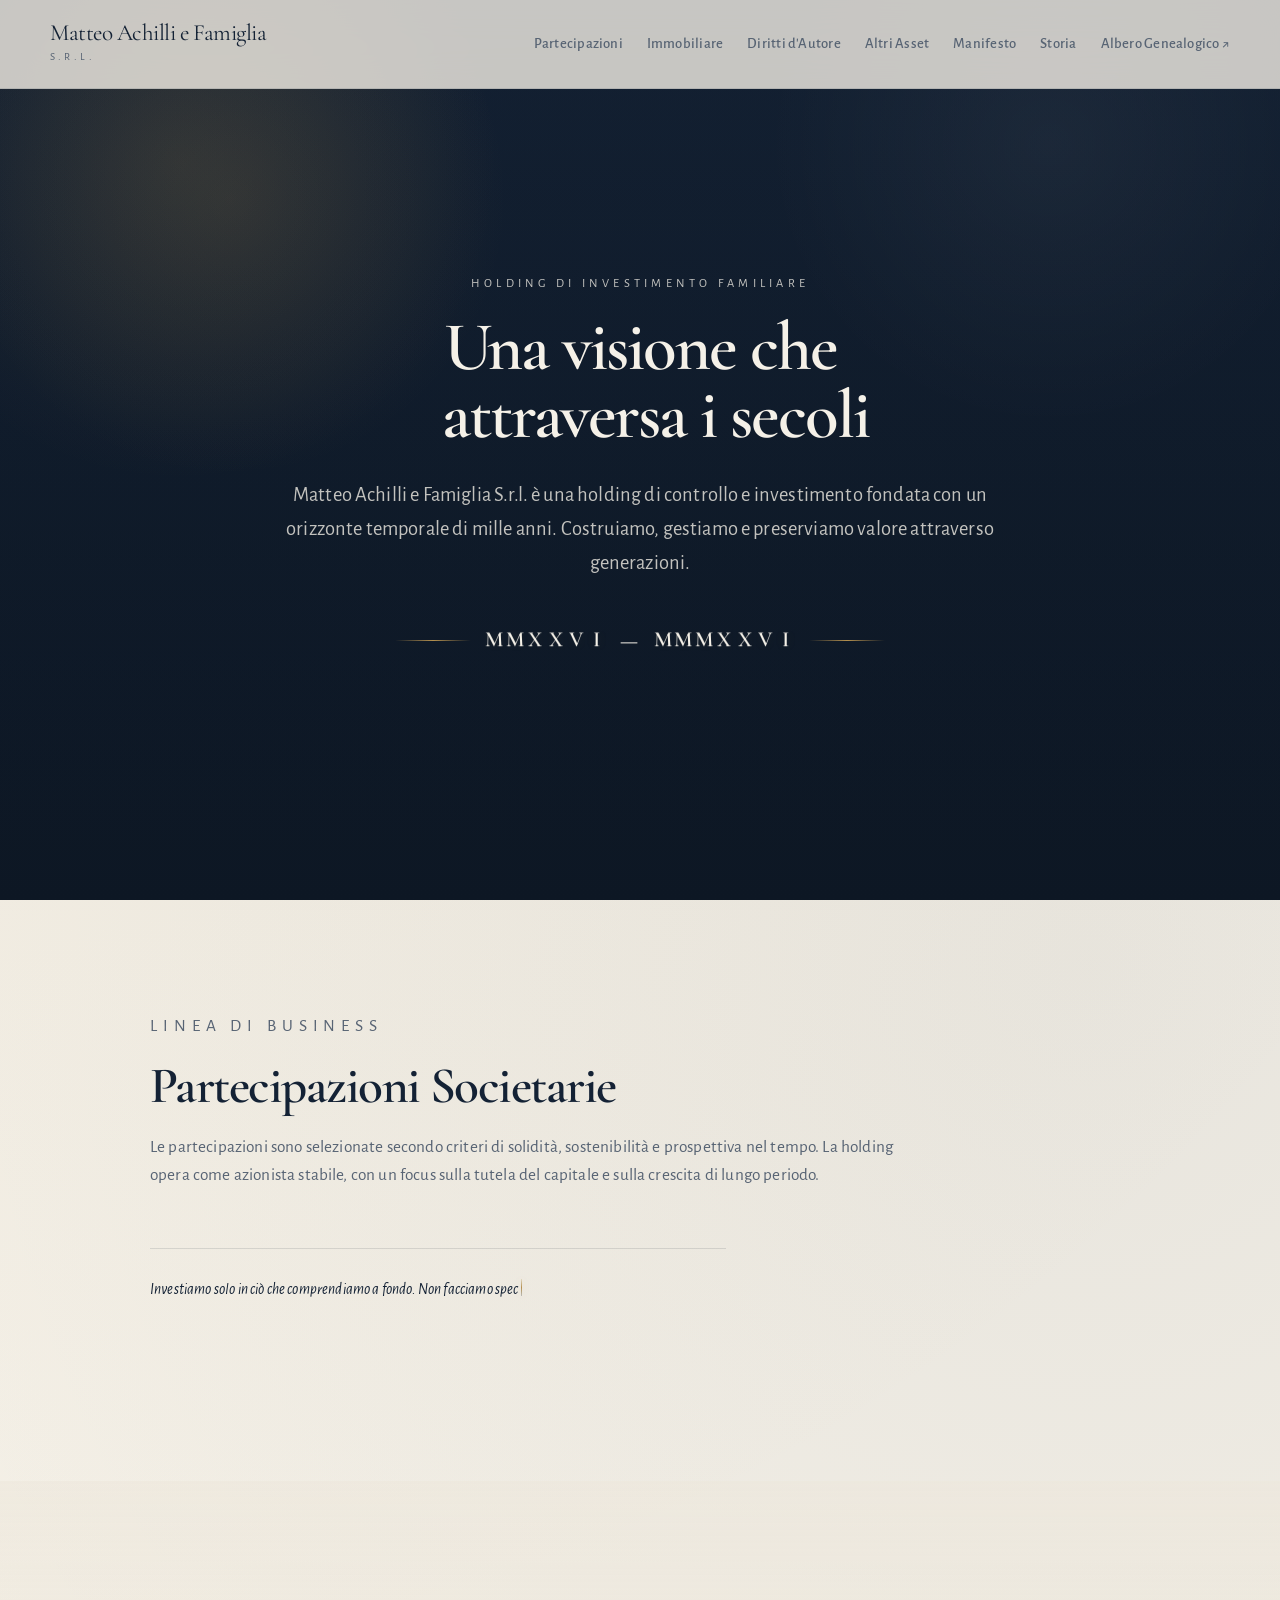
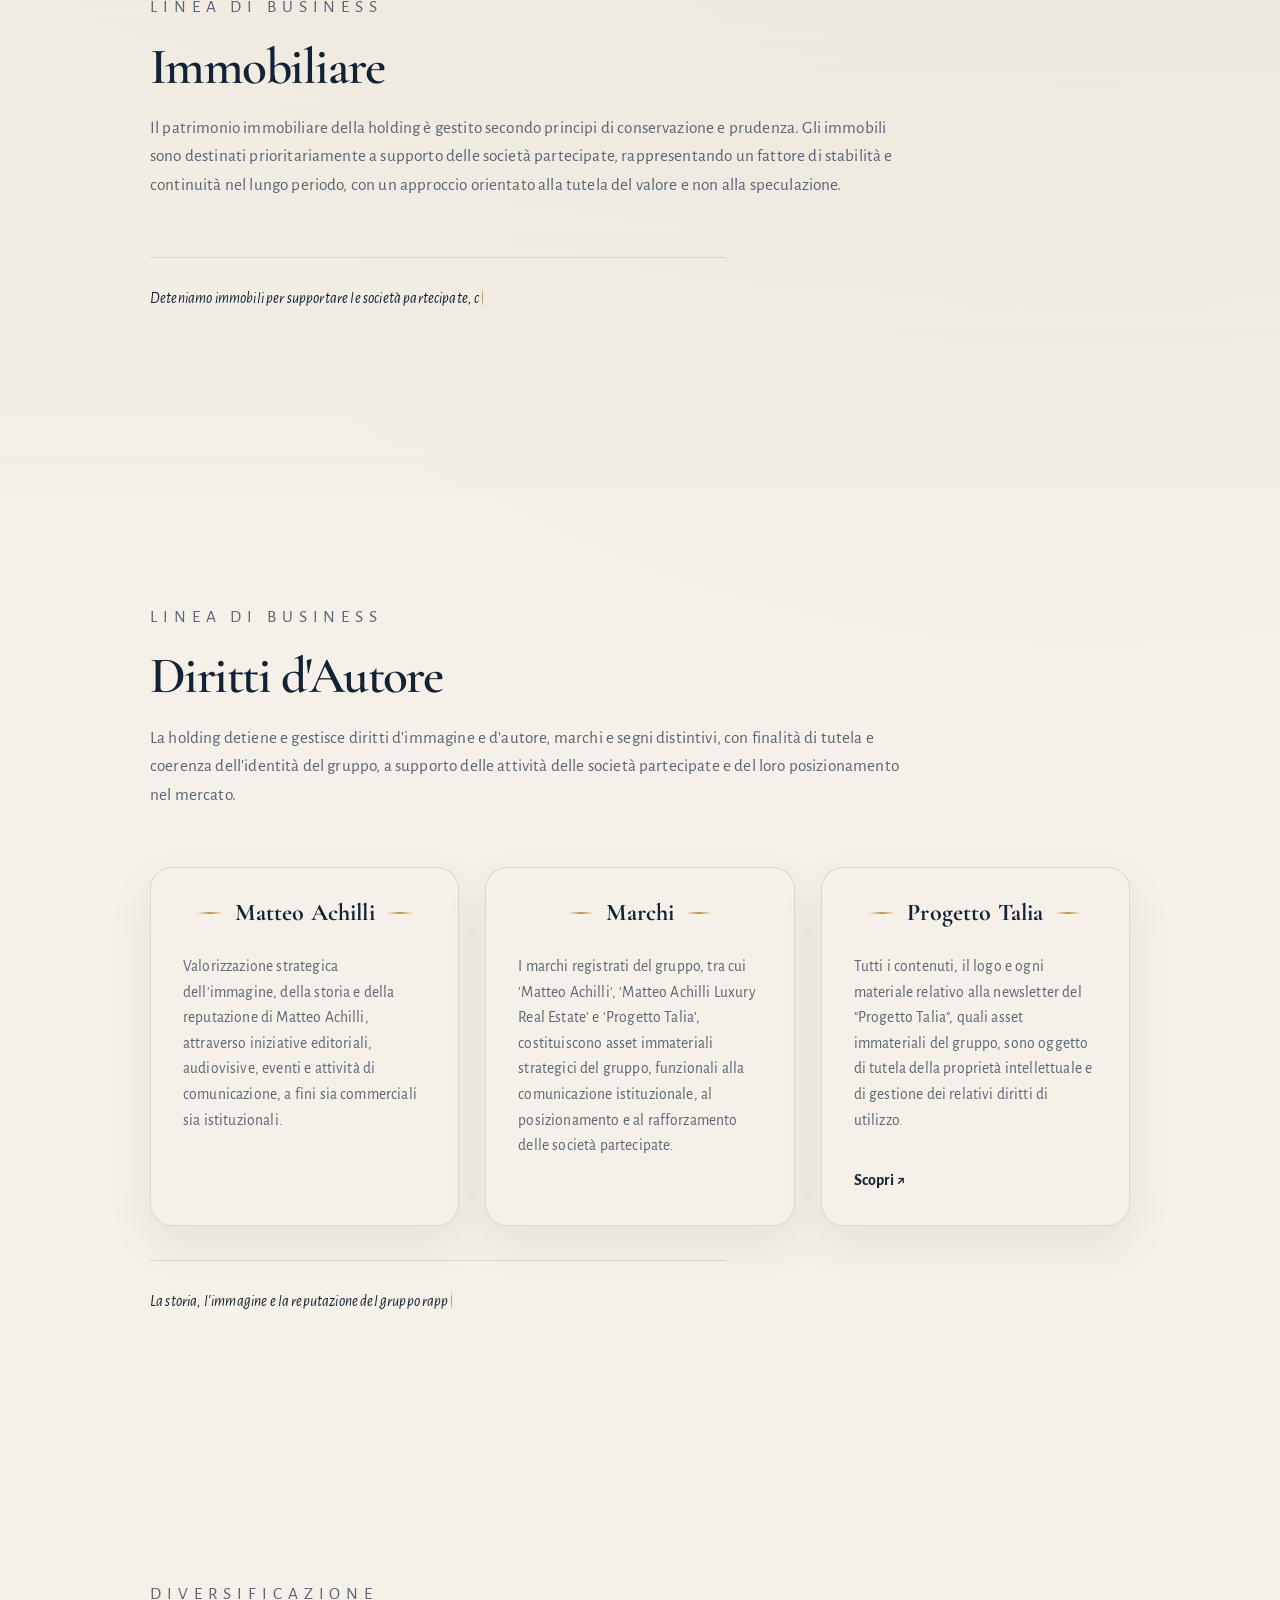
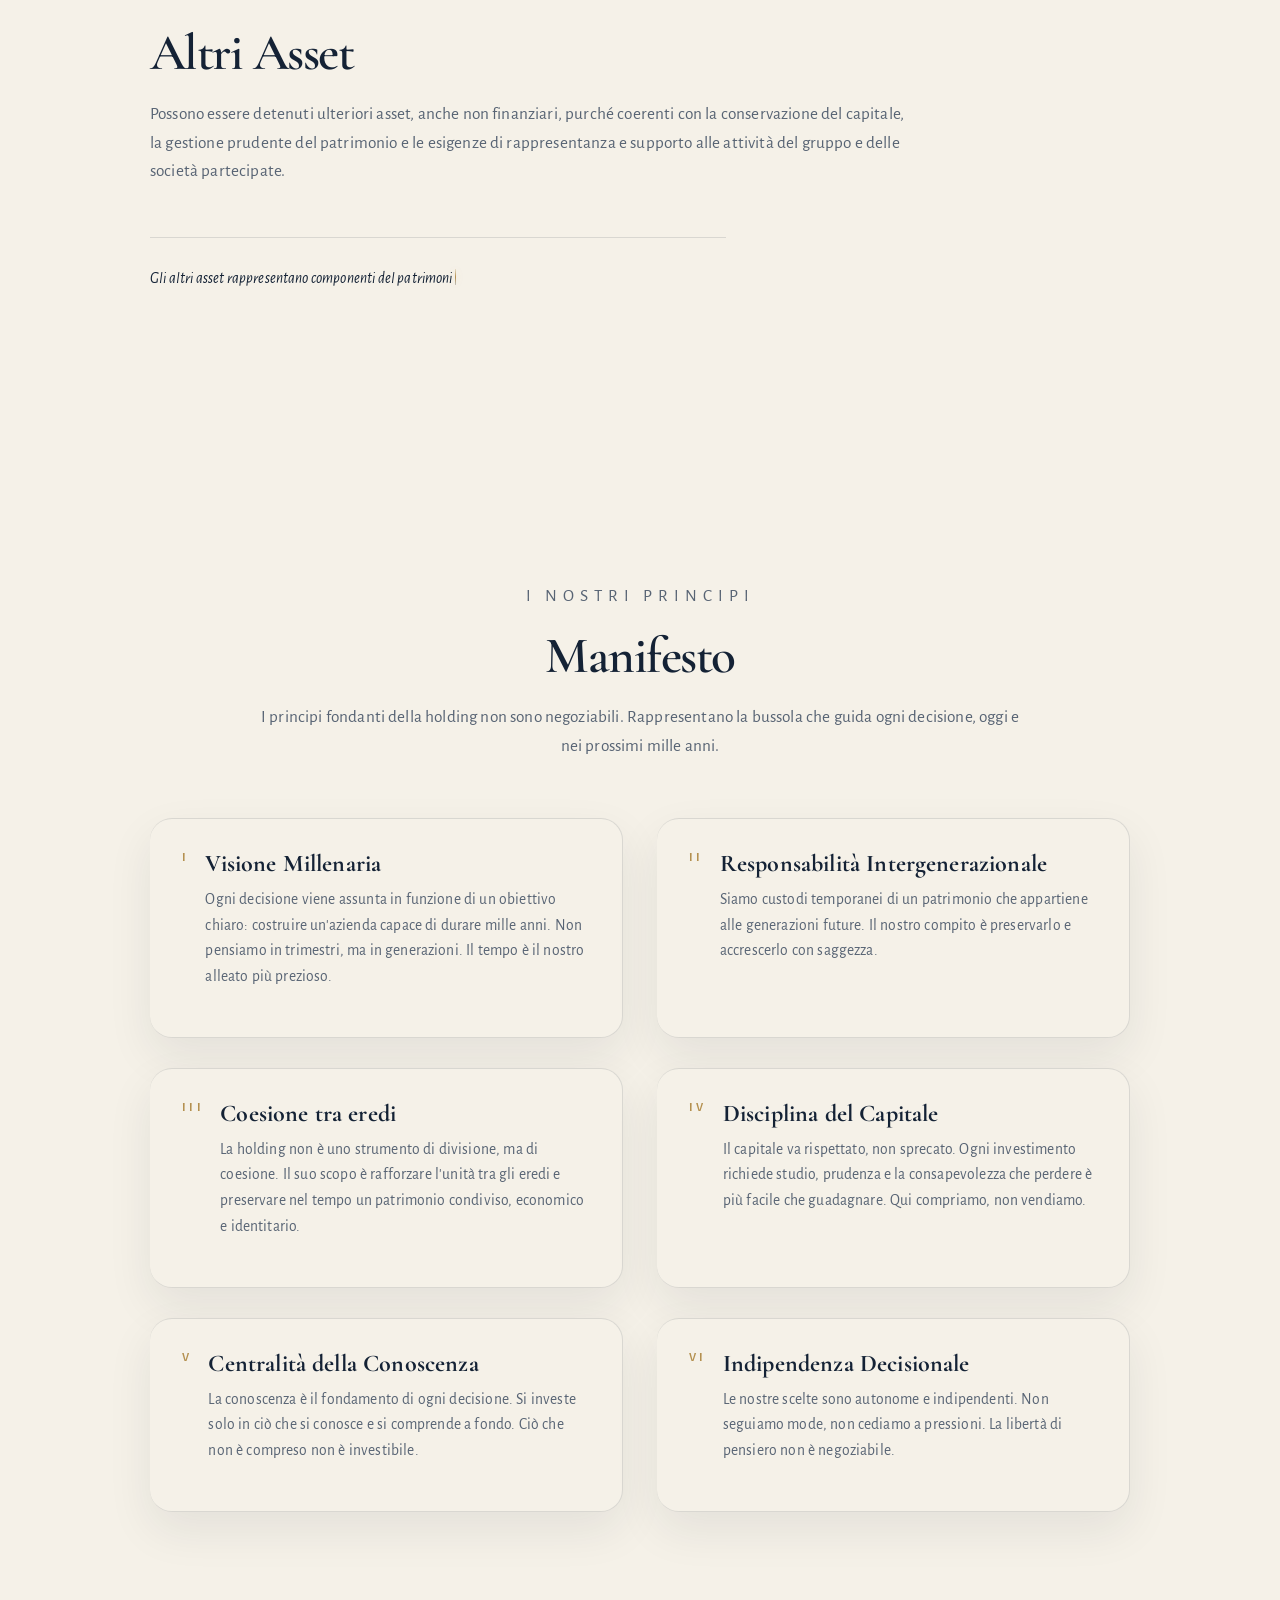
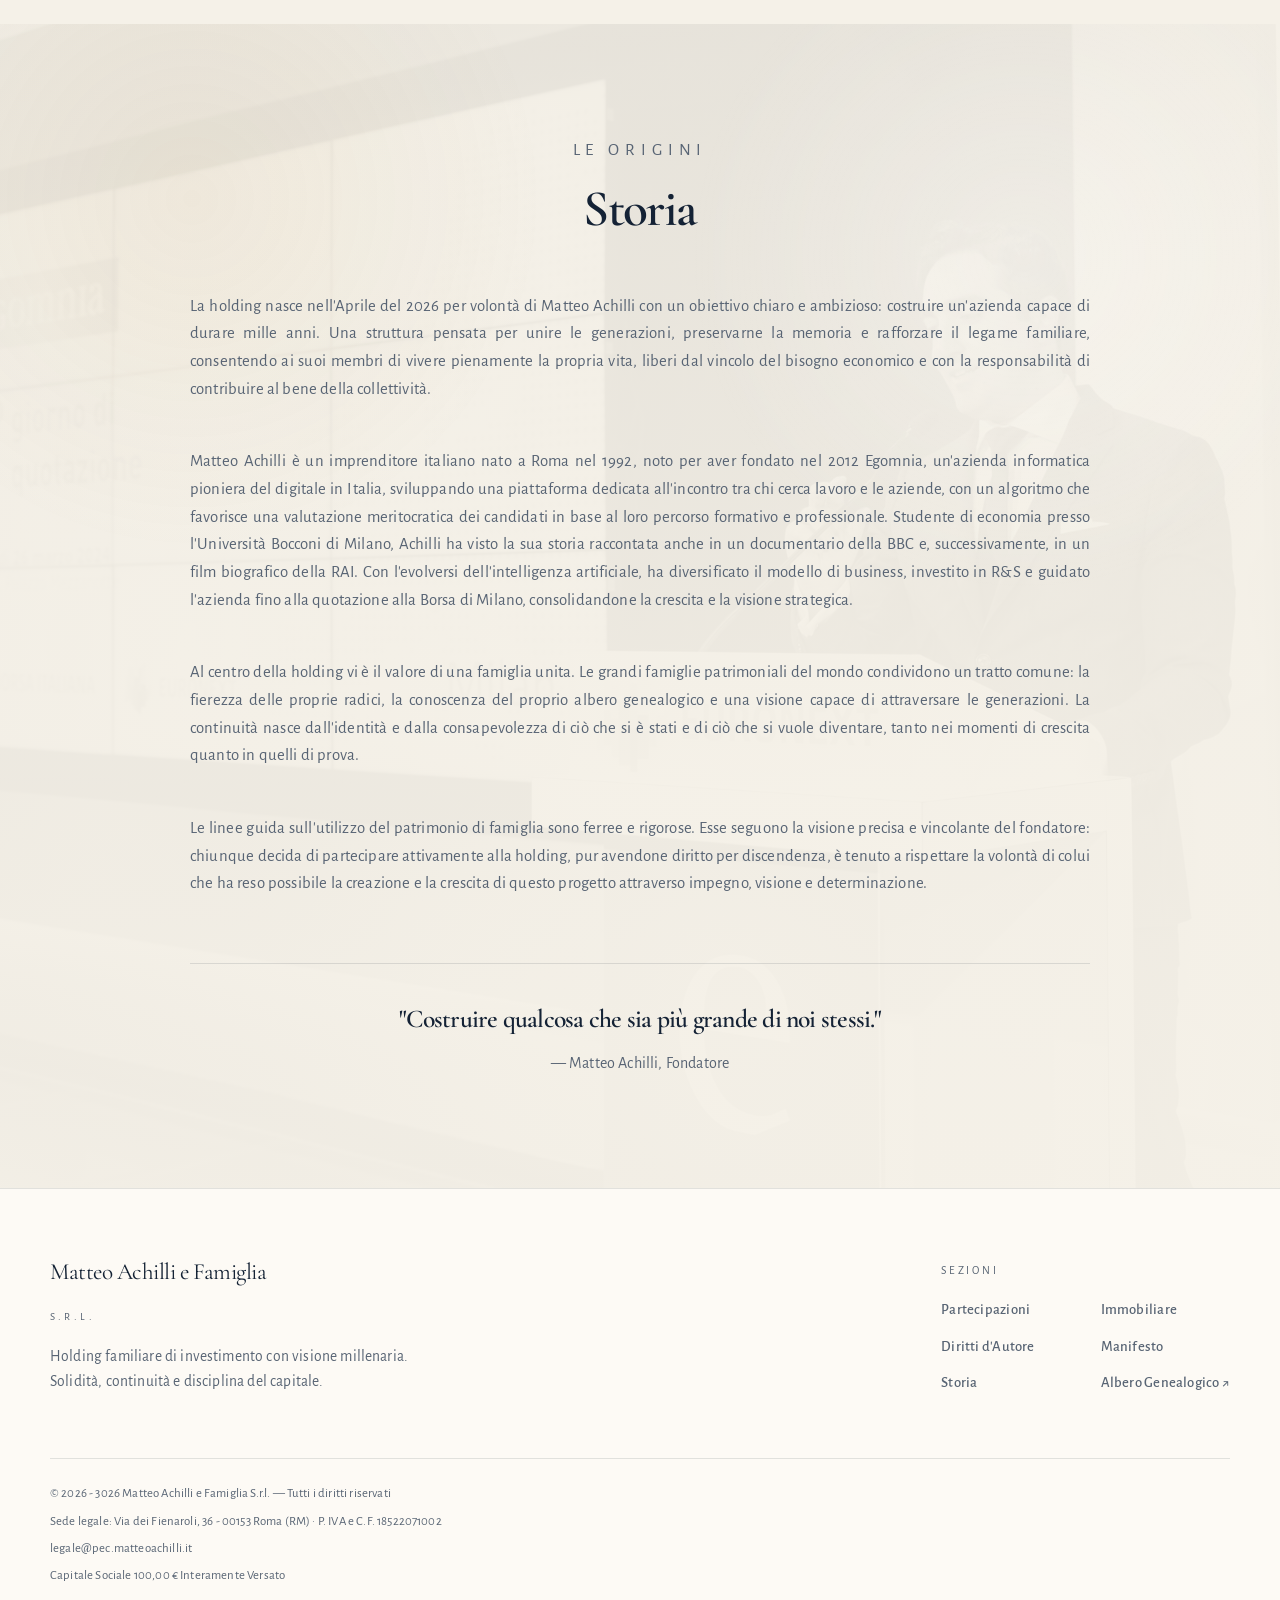
==== index.html @ 5a76c9ef "Update index.html" ====
<!DOCTYPE html>
<html lang="it">
  <head>
    <meta charset="UTF-8" />
    <meta name="viewport" content="width=device-width, initial-scale=1.0" />
    <title>Matteo Achilli e Famiglia S.r.l. — Holding Familiare di Investimento con Visione Millenaria</title>
    <meta
      name="description"
      content="Holding familiare di investimento con visione millenaria. Solidità, continuità intergenerazionale e disciplina del capitale. Scopri partecipazioni, manifesto e storia del fondatore Matteo Achilli."
    />
    <meta name="robots" content="index, follow, max-image-preview:large" />
    <meta name="author" content="Matteo Achilli e Famiglia S.r.l." />
    <meta name="keywords" content="holding familiare, investimento, Matteo Achilli, famiglia Achilli, holding di controllo, visione millenaria, continuità intergenerazionale, disciplina del capitale, Roma" />

    <!-- Canonical & hreflang -->
    <link rel="canonical" href="https://www.matteoachilli.it/" />
    <link rel="alternate" hreflang="it" href="https://www.matteoachilli.it/" />
    <link rel="alternate" hreflang="x-default" href="https://www.matteoachilli.it/" />

    <!-- Open Graph -->
    <meta property="og:type" content="website" />
    <meta property="og:title" content="Matteo Achilli e Famiglia S.r.l. — Holding Familiare con Visione Millenaria" />
    <meta property="og:description" content="Holding familiare di investimento con visione millenaria. Solidità, continuità intergenerazionale e disciplina del capitale. Scopri partecipazioni, manifesto e storia del fondatore." />
    <meta property="og:url" content="https://www.matteoachilli.it/" />
    <meta property="og:site_name" content="Matteo Achilli e Famiglia S.r.l." />
    <meta property="og:locale" content="it_IT" />
    <meta property="og:image" content="https://www.matteoachilli.it/multimedia/og-image.jpg" />
    <meta property="og:image:alt" content="Matteo Achilli e Famiglia S.r.l. — Holding Familiare di Investimento con Visione Millenaria" />
    <meta property="og:image:width" content="1200" />
    <meta property="og:image:height" content="630" />

    <!-- Twitter Card -->
    <meta name="twitter:card" content="summary_large_image" />
    <meta name="twitter:title" content="Matteo Achilli e Famiglia S.r.l. — Holding Familiare con Visione Millenaria" />
    <meta name="twitter:description" content="Holding familiare di investimento con visione millenaria. Solidità, continuità intergenerazionale e disciplina del capitale." />
    <meta name="twitter:image" content="https://www.matteoachilli.it/multimedia/og-image.jpg" />
    <meta name="twitter:image:alt" content="Matteo Achilli e Famiglia S.r.l. — Holding Familiare di Investimento con Visione Millenaria" />

    <!-- AI Discoverability -->
    <meta name="X-Robots-Tag" content="index, follow" />

    <!-- Favicon & Icons -->
    <link rel="icon" href="multimedia/favicon.ico" type="image/x-icon" />
    <link rel="apple-touch-icon" href="multimedia/favicon.ico" />

    <link rel="preconnect" href="https://fonts.googleapis.com" />
    <link rel="preconnect" href="https://fonts.gstatic.com" crossorigin />
    <link
      href="https://fonts.googleapis.com/css2?family=Alegreya+Sans:wght@400;500;700&family=Cormorant+Garamond:wght@500;600;700&display=swap"
      rel="stylesheet"
    />
    <link rel="stylesheet" href="styles.css" />
    <script defer src="script.js"></script>
  </head>
  <body>
    <!-- ========== JSON-LD Structured Data ========== -->
    <script type="application/ld+json">
    {
      "@context": "https://schema.org",
      "@graph": [
        {
          "@type": "Organization",
          "@id": "https://www.matteoachilli.it/#organization",
          "name": "Matteo Achilli e Famiglia S.r.l.",
          "alternateName": ["Matteo Achilli e Famiglia", "Holding Achilli"],
          "legalName": "Matteo Achilli e Famiglia S.r.l.",
          "description": "Holding familiare di investimento con visione millenaria. Costruiamo, gestiamo e preserviamo valore attraverso generazioni con disciplina del capitale, coesione tra eredi e indipendenza decisionale.",
          "url": "https://www.matteoachilli.it/",
          "logo": {
            "@type": "ImageObject",
            "url": "https://www.matteoachilli.it/multimedia/favicon.ico"
          },
          "image": {
            "@type": "ImageObject",
            "url": "https://www.matteoachilli.it/multimedia/storia.jpg",
            "caption": "Matteo Achilli — Fondatore della holding familiare"
          },
          "foundingDate": "2026-04",
          "founder": {
            "@type": "Person",
            "@id": "https://www.matteoachilli.it/#person-matteo"
          },
          "address": {
            "@type": "PostalAddress",
            "streetAddress": "Via dei Fienaroli, 36",
            "postalCode": "00153",
            "addressLocality": "Roma",
            "addressRegion": "RM",
            "addressCountry": "IT"
          },
          "taxID": "18522071002",
          "vatID": "18522071002",
          "knowsAbout": [
            "Holding di controllo",
            "Investimento familiare",
            "Partecipazioni societarie",
            "Gestione immobiliare",
            "Diritti d'autore",
            "Proprietà intellettuale"
          ],
          "sameAs": [
            "https://progettotalia.it"
          ]
        },
        {
          "@type": "Person",
          "@id": "https://www.matteoachilli.it/#person-matteo",
          "name": "Matteo Achilli",
          "givenName": "Matteo",
          "familyName": "Achilli",
          "birthDate": "1992",
          "birthPlace": {
            "@type": "Place",
            "name": "Roma"
          },
          "nationality": "IT",
          "jobTitle": "Fondatore",
          "description": "Imprenditore italiano, fondatore di Egomnia nel 2012 e della holding Matteo Achilli e Famiglia S.r.l. nel 2026. Studente di economia presso l'Università Bocconi di Milano.",
          "affiliation": {
            "@type": "Organization",
            "name": "Matteo Achilli e Famiglia S.r.l."
          },
          "alumniOf": {
            "@type": "CollegeOrUniversity",
            "name": "Università Bocconi",
            "address": {
              "@type": "PostalAddress",
              "addressLocality": "Milano"
            }
          },
          "sameAs": [
            "https://progettotalia.it",
            "https://www.matteoachilli.it/"
          ]
        },
        {
          "@type": "WebSite",
          "@id": "https://www.matteoachilli.it/#website",
          "name": "Matteo Achilli e Famiglia S.r.l.",
          "url": "https://www.matteoachilli.it/",
          "inLanguage": "it",
          "publisher": {
            "@id": "https://www.matteoachilli.it/#organization"
          }
        },
        {
          "@type": "BreadcrumbList",
          "itemListElement": [
            {
              "@type": "ListItem",
              "position": 1,
              "name": "Home",
              "item": "https://www.matteoachilli.it/"
            }
          ]
        },
        {
          "@type": "FAQPage",
          "mainEntity": [
            {
              "@type": "Question",
              "name": "Che cos'è Matteo Achilli e Famiglia S.r.l.?",
              "acceptedAnswer": {
                "@type": "Answer",
                "text": "Matteo Achilli e Famiglia S.r.l. è una holding familiare di controllo e investimento fondata nel 2026 con un orizzonte temporale di mille anni. Costruisce, gestisce e preserva valore attraverso generazioni."
              }
            },
            {
              "@type": "Question",
              "name": "Qual è la visione della holding?",
              "acceptedAnswer": {
                "@type": "Answer",
                "text": "La holding ha una visione millenaria: ogni decisione è assunta in funzione di un obiettivo chiaro — costruire un'azienda capace di durare mille anni, pensando in generazioni e non in trimestri."
              }
            },
            {
              "@type": "Question",
              "name": "Chi è il fondatore della holding?",
              "acceptedAnswer": {
                "@type": "Answer",
                "text": "Matteo Achilli, imprenditore italiano nato a Roma nel 1992, fondatore di Egomnia (2012) e della holding Matteo Achilli e Famiglia S.r.l. (2026). Studente di economia presso l'Università Bocconi di Milano."
              }
            },
            {
              "@type": "Question",
              "name": "Quali sono i principi della holding?",
              "acceptedAnswer": {
                "@type": "Answer",
                "text": "I sei principi fondanti sono: Visione Millenaria, Responsabilità Intergenerazionale, Coesione tra eredi, Disciplina del Capitale, Centralità della Conoscenza, Indipendenza Decisionale. Non sono negoziabili."
              }
            },
            {
              "@type": "Question",
              "name": "Dove ha sede Matteo Achilli e Famiglia S.r.l.?",
              "acceptedAnswer": {
                "@type": "Answer",
                "text": "La sede legale è in Via dei Fienaroli, 36 — 00153 Roma (RM), Italia. P. IVA e C.F. 18522071002."
              }
            }
          ]
        }
      ]
    }
    </script>

    <div class="site-shell">
      <header class="site-header">
        <div class="container header-inner">
          <a class="brand" href="#top" aria-label="Vai all'inizio della pagina">
            <span class="brand-title">Matteo Achilli e Famiglia</span>
            <span class="brand-subtitle">S.r.l.</span>
          </a>

          <button class="menu-toggle" type="button" aria-expanded="false" aria-controls="site-nav" data-nav-toggle>
            <span></span>
            <span></span>
            <span></span>
            <span class="sr-only">Apri menu</span>
          </button>

          <nav class="site-nav" id="site-nav" data-nav>
            <a href="#partecipazioni">Partecipazioni</a>
            <a href="#immobiliare">Immobiliare</a>
            <a href="#diritti-autore">Diritti d'Autore</a>
            <a href="#altri-asset">Altri Asset</a>
            <a href="#manifesto">Manifesto</a>
            <a href="#storia">Storia</a>
            <a href="albero-genealogico.html">Albero Genealogico ↗</a>
          </nav>
        </div>
      </header>

      <main id="top">
        <section class="hero section reveal">
          <video
            class="hero-video"
            src="multimedia/storia.mp4"
            autoplay
            muted
            loop
            playsinline
          ></video>
          <div class="container hero-panel">
            <p class="eyebrow">Holding di Investimento Familiare</p>
            <h1>
              <span class="hero-line">Una visione che</span>
              <span class="hero-line">attraversa i secoli</span>
            </h1>
            <p class="hero-copy">
              Matteo Achilli e Famiglia S.r.l. è una holding di controllo e
              investimento fondata con un orizzonte temporale di mille anni.
              Costruiamo, gestiamo e preserviamo valore attraverso generazioni.
            </p>
            <div class="hero-era" aria-label="orizzonte temporale della holding">
              <span class="hero-era-line" aria-hidden="true"></span>
              <strong class="hero-era-value" aria-label="MMXXVI — MMMXXVI">
                <span class="sr-only">MMXXVI — MMMXXVI</span>
                <span class="hero-era-group" aria-hidden="true">
                  <span class="hero-era-glyph" style="--glyph-index: 0">
                    <span class="hero-era-reel">
                      <span>I</span>
                      <span>V</span>
                      <span>X</span>
                      <span>M</span>
                      <span>M</span>
                    </span>
                  </span>
                  <span class="hero-era-glyph" style="--glyph-index: 1">
                    <span class="hero-era-reel">
                      <span>V</span>
                      <span>X</span>
                      <span>I</span>
                      <span>M</span>
                      <span>M</span>
                    </span>
                  </span>
                  <span class="hero-era-glyph" style="--glyph-index: 2">
                    <span class="hero-era-reel">
                      <span>I</span>
                      <span>V</span>
                      <span>M</span>
                      <span>X</span>
                      <span>X</span>
                    </span>
                  </span>
                  <span class="hero-era-glyph" style="--glyph-index: 3">
                    <span class="hero-era-reel">
                      <span>V</span>
                      <span>M</span>
                      <span>I</span>
                      <span>X</span>
                      <span>X</span>
                    </span>
                  </span>
                  <span class="hero-era-glyph" style="--glyph-index: 4">
                    <span class="hero-era-reel">
                      <span>I</span>
                      <span>X</span>
                      <span>M</span>
                      <span>V</span>
                      <span>V</span>
                    </span>
                  </span>
                  <span class="hero-era-glyph" style="--glyph-index: 5">
                    <span class="hero-era-reel">
                      <span>X</span>
                      <span>V</span>
                      <span>M</span>
                      <span>I</span>
                      <span>I</span>
                    </span>
                  </span>
                </span>
                <span class="hero-era-separator" aria-hidden="true">—</span>
                <span class="hero-era-group" aria-hidden="true">
                  <span class="hero-era-glyph" style="--glyph-index: 6">
                    <span class="hero-era-reel">
                      <span>I</span>
                      <span>V</span>
                      <span>X</span>
                      <span>M</span>
                      <span>M</span>
                    </span>
                  </span>
                  <span class="hero-era-glyph" style="--glyph-index: 7">
                    <span class="hero-era-reel">
                      <span>X</span>
                      <span>I</span>
                      <span>V</span>
                      <span>M</span>
                      <span>M</span>
                    </span>
                  </span>
                  <span class="hero-era-glyph" style="--glyph-index: 8">
                    <span class="hero-era-reel">
                      <span>V</span>
                      <span>X</span>
                      <span>I</span>
                      <span>M</span>
                      <span>M</span>
                    </span>
                  </span>
                  <span class="hero-era-glyph" style="--glyph-index: 9">
                    <span class="hero-era-reel">
                      <span>I</span>
                      <span>M</span>
                      <span>V</span>
                      <span>X</span>
                      <span>X</span>
                    </span>
                  </span>
                  <span class="hero-era-glyph" style="--glyph-index: 10">
                    <span class="hero-era-reel">
                      <span>V</span>
                      <span>I</span>
                      <span>M</span>
                      <span>X</span>
                      <span>X</span>
                    </span>
                  </span>
                  <span class="hero-era-glyph" style="--glyph-index: 11">
                    <span class="hero-era-reel">
                      <span>X</span>
                      <span>I</span>
                      <span>M</span>
                      <span>V</span>
                      <span>V</span>
                    </span>
                  </span>
                  <span class="hero-era-glyph" style="--glyph-index: 12">
                    <span class="hero-era-reel">
                      <span>M</span>
                      <span>X</span>
                      <span>V</span>
                      <span>I</span>
                      <span>I</span>
                    </span>
                  </span>
                </span>
              </strong>
              <span class="hero-era-line" aria-hidden="true"></span>
            </div>
          </div>
        </section>

        <section id="partecipazioni" class="section reveal">
          <div class="container narrow">
            <div class="section-heading">
              <p class="eyebrow">Linea di Business</p>
              <h2>Partecipazioni Societarie</h2>
              <p>
                Le partecipazioni sono selezionate secondo criteri di solidità, sostenibilità e prospettiva nel tempo. La holding opera come azionista stabile, con un focus sulla tutela del capitale e sulla crescita di lungo periodo.
              </p>
            </div>
            <p class="section-note" data-typing-note>
             Investiamo solo in ciò che comprendiamo a fondo. Non facciamo speculazione né inseguiamo il breve termine. Compriamo per mantenere. Il capitale è gestito con disciplina, senza logiche di prevalenza tra eredi.
            </p>
          </div>
        </section>

        <section id="immobiliare" class="section section-muted reveal">
          <div class="container narrow">
            <div class="section-heading">
              <p class="eyebrow">Linea di Business</p>
              <h2>Immobiliare</h2>
              <p>
                Il patrimonio immobiliare della holding è gestito secondo principi di conservazione e prudenza. Gli immobili sono destinati prioritariamente a supporto delle società partecipate, rappresentando un fattore di stabilità e continuità nel lungo periodo, con un approccio orientato alla tutela del valore e non alla speculazione.
              </p>
            </div>
            <p class="section-note" data-typing-note>
              Deteniamo immobili per supportare le società partecipate, cui è riservata priorità di utilizzo. Non facciamo speculazione immobiliare. Prediligiamo immobili a bassa manutenzione e ridotta dipendenza da terzi, per garantire stabilità e semplicità gestionale.
            </p>
          </div>
        </section>

        <section id="diritti-autore" class="section reveal">
          <div class="container narrow">
            <div class="section-heading">
              <p class="eyebrow">Linea di Business</p>
              <h2>Diritti d'Autore</h2>
              <p>
                La holding detiene e gestisce diritti d'immagine e d'autore, marchi e segni distintivi, con finalità di tutela e coerenza dell'identità del gruppo, a supporto delle attività delle società partecipate e del loro posizionamento nel mercato.
              </p>
            </div>

            <div class="grid grid-3 cards-spacious feature-reveal-grid" data-feature-reveal-grid>
              <article class="card feature-card feature-reveal-item" style="--feature-delay: 0ms" data-feature-reveal-item>
                <h3>Matteo Achilli</h3>
                <p>
                  Valorizzazione strategica dell'immagine, della storia e della reputazione di Matteo Achilli, attraverso iniziative editoriali, audiovisive, eventi e attività di comunicazione, a fini sia commerciali sia istituzionali.
                </p>
              </article>

              <article class="card feature-card feature-reveal-item" style="--feature-delay: 110ms" data-feature-reveal-item>
                <h3>Marchi</h3>
                <p>
                  I marchi registrati del gruppo, tra cui 'Matteo Achilli', 'Matteo Achilli Luxury Real Estate' e 'Progetto Talia', costituiscono asset immateriali strategici del gruppo, funzionali alla comunicazione istituzionale, al posizionamento e al rafforzamento delle società partecipate.
                </p>
              </article>

              <article class="card feature-card feature-reveal-item" style="--feature-delay: 220ms" data-feature-reveal-item>
                <h3>Progetto Talia</h3>
                <p>
                  Tutti i contenuti, il logo e ogni materiale relativo alla newsletter del "Progetto Talia", quali asset immateriali del gruppo, sono oggetto di tutela della proprietà intellettuale e di gestione dei relativi diritti di utilizzo.
                </p>
                <a class="text-link text-link-end-mobile" href="https://progettotalia.it" target="_blank" rel="noopener noreferrer">Scopri ↗</a>
              </article>
            </div>

            <p class="section-note" data-typing-note>
              La storia, l'immagine e la reputazione del gruppo rappresentano asset immateriali strategici, funzionali alla coesione tra gli eredi e al rafforzamento delle società partecipate.
            </p>
          </div>
        </section>

        <section id="altri-asset" class="section reveal">
          <div class="container narrow">
            <div class="section-head-split">
              <div class="section-heading compact-heading">
                <p class="eyebrow">Diversificazione</p>
                <h2>Altri Asset</h2>
                <p>
                  Possono essere detenuti ulteriori asset, anche non finanziari, purché coerenti con la conservazione del capitale, la gestione prudente del patrimonio e le esigenze di rappresentanza e supporto alle attività del gruppo e delle società partecipate.
                </p>
              </div>
            </div>

            <p class="section-note" data-typing-note>
              Gli altri asset rappresentano componenti del patrimonio del gruppo detenute con finalità di conservazione del valore e coerenza con la strategia complessiva. La loro gestione deve essere improntata a prudenza e funzionalità rispetto alle attività della holding e delle società partecipate.
            </p>
          </div>
        </section>

        <section id="manifesto" class="section reveal">
          <div class="container narrow">
            <div class="section-heading section-heading-center">
              <p class="eyebrow">I Nostri Principi</p>
              <h2>Manifesto</h2>
              <p>
                I principi fondanti della holding non sono negoziabili.
                Rappresentano la bussola che guida ogni decisione, oggi
                e nei prossimi mille anni.
              </p>
            </div>

            <div class="grid grid-2 manifesto-grid" data-manifesto-grid>
              <article class="manifesto-item" style="--manifesto-delay: 0ms" data-manifesto-item>
                <div class="manifesto-index">I</div>
                <div>
                  <h3>Visione Millenaria</h3>
                  <p>Ogni decisione viene assunta in funzione di un obiettivo chiaro: costruire un'azienda capace di durare mille anni. Non pensiamo in trimestri, ma in generazioni. Il tempo è il nostro alleato più prezioso.</p>
                </div>
              </article>

              <article class="manifesto-item" style="--manifesto-delay: 110ms" data-manifesto-item>
                <div class="manifesto-index">II</div>
                <div>
                  <h3>Responsabilità Intergenerazionale</h3>
                  <p>Siamo custodi temporanei di un patrimonio che appartiene alle generazioni future. Il nostro compito è preservarlo e accrescerlo con saggezza.</p>
                </div>
              </article>

              <article class="manifesto-item" style="--manifesto-delay: 220ms" data-manifesto-item>
                <div class="manifesto-index">III</div>
                <div>
                  <h3>Coesione tra eredi</h3>
                  <p>La holding non è uno strumento di divisione, ma di coesione. Il suo scopo è rafforzare l'unità tra gli eredi e preservare nel tempo un patrimonio condiviso, economico e identitario.</p>
                </div>
              </article>

              <article class="manifesto-item" style="--manifesto-delay: 330ms" data-manifesto-item>
                <div class="manifesto-index">IV</div>
                <div>
                  <h3>Disciplina del Capitale</h3>
                  <p>Il capitale va rispettato, non sprecato. Ogni investimento richiede studio, prudenza e la consapevolezza che perdere è più facile che guadagnare. Qui compriamo, non vendiamo.</p>
                </div>
              </article>

              <article class="manifesto-item" style="--manifesto-delay: 440ms" data-manifesto-item>
                <div class="manifesto-index">V</div>
                <div>
                  <h3>Centralità della Conoscenza</h3>
                  <p>La conoscenza è il fondamento di ogni decisione. Si investe solo in ciò che si conosce e si comprende a fondo. Ciò che non è compreso non è investibile.</p>
                </div>
              </article>

              <article class="manifesto-item" style="--manifesto-delay: 550ms" data-manifesto-item>
                <div class="manifesto-index">VI</div>
                <div>
                  <h3>Indipendenza Decisionale</h3>
                  <p>Le nostre scelte sono autonome e indipendenti. Non seguiamo mode, non cediamo a pressioni. La libertà di pensiero non è negoziabile.</p>
                </div>
              </article>
            </div>
          </div>
        </section>

        <section id="storia" class="section section-primary history-section reveal">
          <div class="container history-shell">
            <div class="section-heading section-heading-center on-dark">
              <p class="eyebrow">Le Origini</p>
              <h2>Storia</h2>
            </div>

            <div class="history-copy">
              <p>
                La holding nasce nell'Aprile del 2026 per volontà di Matteo Achilli con un obiettivo chiaro e
                ambizioso: costruire un'azienda capace di durare mille anni. Una struttura
                pensata per unire le generazioni, preservarne la memoria e rafforzare il
                legame familiare, consentendo ai suoi membri di vivere pienamente la propria
                vita, liberi dal vincolo del bisogno economico e con la responsabilità di
                contribuire al bene della collettività.
              </p>
              <p>
                Matteo Achilli è un imprenditore italiano nato a Roma nel 1992, noto per
                aver fondato nel 2012 Egomnia, un'azienda informatica pioniera del digitale in Italia, sviluppando una piattaforma dedicata all'incontro
                tra chi cerca lavoro e le aziende, con un algoritmo che favorisce
                una valutazione meritocratica dei candidati in base al loro percorso formativo
                e professionale. Studente di economia presso l'Università Bocconi di Milano,
                Achilli ha visto la sua storia raccontata anche in un documentario della BBC
                e, successivamente, in un film biografico della RAI. Con l'evolversi dell'intelligenza artificiale, ha diversificato il modello di business, investito in R&S e guidato l'azienda fino alla quotazione alla Borsa di Milano, consolidandone la crescita e la visione strategica.
              </p>
              <p>
                Al centro della holding vi è il valore di una famiglia unita. Le grandi
                famiglie patrimoniali del mondo condividono un tratto comune: la fierezza
                delle proprie radici, la conoscenza del proprio albero genealogico e una
                visione capace di attraversare le generazioni. La continuità nasce
                dall'identità e dalla consapevolezza di ciò che si è stati e di ciò che si
                vuole diventare, tanto nei momenti di crescita quanto in quelli di prova.
              </p>
              <p>
                Le linee guida sull'utilizzo del patrimonio di famiglia sono ferree e
                rigorose. Esse seguono la visione precisa e vincolante del fondatore: chiunque decida di
                partecipare attivamente alla holding, pur avendone diritto per discendenza,
                è tenuto a rispettare la volontà di colui che ha reso possibile
                la creazione e la crescita di questo progetto attraverso impegno, visione e
                determinazione.
              </p>
            </div>

            <div class="history-quote">
              <p>"Costruire qualcosa che sia più grande di noi stessi."</p>
              <span>— Matteo Achilli, Fondatore</span>
            </div>
          </div>
        </section>
      </main>

      <footer class="site-footer">
        <div class="container footer-top">
          <div>
            <p class="footer-brand">Matteo Achilli e Famiglia</p>
            <p class="footer-subtitle">S.r.l.</p>
            <p class="footer-copy">
              Holding familiare di investimento con visione millenaria.<br />
              Solidità, continuità e disciplina del capitale.
            </p>
          </div>

          <div>
            <p class="footer-label">Sezioni</p>
            <nav class="footer-nav" aria-label="Navigazione secondaria">
              <a href="#partecipazioni">Partecipazioni</a>
              <a href="#immobiliare">Immobiliare</a>
              <a href="#diritti-autore">Diritti d'Autore</a>
              <a href="#manifesto">Manifesto</a>
              <a href="#storia">Storia</a>
              <a href="albero-genealogico.html">Albero Genealogico ↗</a>
            </nav>
          </div>
        </div>

        <div class="container footer-bottom">
          <div class="footer-legal">
            <p>© 2026 - 3026 Matteo Achilli e Famiglia S.r.l. — Tutti i diritti riservati</p>
            <p>Sede legale: Via dei Fienaroli, 36 - 00153 Roma (RM) · P. IVA e C.F. 18522071002</p>
            <p>legale@pec.matteoachilli.it</p>
            <p>Capitale Sociale 100,00 € Interamente Versato</p>
          </div>
        </div>
      </footer>
    </div>
  </body>
</html>
---- styles.css ----
:root {
  --background: #f5f1e8;
  --foreground: #142235;
  --card: rgba(255, 253, 248, 0.9);
  --card-strong: #fcfaf5;
  --muted-surface: #ede7db;
  --primary: #142235;
  --primary-strong: #0d1724;
  --secondary-text: #586474;
  --border: rgba(20, 34, 53, 0.12);
  --border-strong: rgba(20, 34, 53, 0.2);
  --accent: #b4904f;
  --accent-soft: rgba(180, 144, 79, 0.14);
  --shadow: 0 22px 60px rgba(16, 30, 46, 0.08);
  --shadow-soft: 0 12px 32px rgba(16, 30, 46, 0.06);
  --radius: 22px;
  --radius-sm: 16px;
  --header-height: 88px;
  --container: min(1180px, calc(100vw - 48px));
  --container-narrow: min(980px, calc(100vw - 48px));
  --container-wide: min(1240px, calc(100vw - 48px));
  --font-display: "Cormorant Garamond", serif;
  --font-body: "Alegreya Sans", sans-serif;
}

* {
  box-sizing: border-box;
}

html {
  scroll-behavior: smooth;
}

body {
  margin: 0;
  background:
    radial-gradient(circle at top left, rgba(180, 144, 79, 0.07), transparent 26%),
    radial-gradient(circle at 85% 15%, rgba(20, 34, 53, 0.06), transparent 24%),
    var(--background);
  color: var(--foreground);
  font-family: var(--font-body);
  font-weight: 400;
  line-height: 1.65;
  letter-spacing: 0.01em;
  text-rendering: optimizeLegibility;
  -webkit-font-smoothing: antialiased;
  -moz-osx-font-smoothing: grayscale;
}

body::before {
  content: "";
  position: fixed;
  inset: 0;
  pointer-events: none;
  opacity: 0.3;
  background-image: radial-gradient(rgba(20, 34, 53, 0.055) 0.65px, transparent 0.65px);
  background-size: 18px 18px;
  mask-image: linear-gradient(to bottom, rgba(0, 0, 0, 0.6), transparent 90%);
}

a {
  color: inherit;
  text-decoration: none;
}

button {
  font: inherit;
}

img {
  max-width: 100%;
  display: block;
}

p,
ul,
blockquote,
h1,
h2,
h3 {
  margin-top: 0;
}

.sr-only {
  position: absolute;
  width: 1px;
  height: 1px;
  padding: 0;
  margin: -1px;
  overflow: hidden;
  clip: rect(0, 0, 0, 0);
  white-space: nowrap;
  border: 0;
}

.container {
  width: var(--container);
  margin: 0 auto;
}

.container.narrow,
.narrow {
  width: var(--container-narrow);
}

.container.wide,
.wide {
  width: var(--container-wide);
}

.site-shell {
  position: relative;
  overflow: clip;
}

.site-header {
  position: fixed;
  inset: 0 0 auto;
  z-index: 20;
  backdrop-filter: blur(18px);
  background: rgba(245, 241, 232, 0.8);
  border-bottom: 1px solid var(--border);
}

.header-inner {
  min-height: var(--header-height);
  display: flex;
  align-items: center;
  justify-content: space-between;
  gap: 24px;
}

.brand,
.tree-branding {
  display: flex;
  flex-direction: column;
  gap: 3px;
}

.brand-title,
.footer-brand {
  font-family: var(--font-display);
  font-size: clamp(1.15rem, 1rem + 0.7vw, 1.45rem);
  line-height: 1;
  letter-spacing: -0.02em;
}

.brand-subtitle,
.footer-subtitle {
  color: var(--secondary-text);
  text-transform: uppercase;
  letter-spacing: 0.36em;
  font-size: 0.68rem;
}

.site-nav {
  display: flex;
  align-items: center;
  flex-wrap: wrap;
  justify-content: flex-end;
  gap: 18px 24px;
}

.site-nav a,
.footer-nav a,
.back-link,
.tree-footer-bottom a {
  font-family: var(--font-body);
  color: var(--secondary-text);
  font-size: 0.92rem;
  font-weight: 500;
  letter-spacing: 0.015em;
  transition: color 180ms ease, transform 180ms ease;
}

.site-nav a:hover,
.footer-nav a:hover,
.back-link:hover,
.tree-footer-bottom a:hover,
.text-link:hover {
  color: var(--foreground);
  transform: translateY(-1px);
}

.menu-toggle {
  display: none;
  width: 48px;
  height: 48px;
  border: 1px solid var(--border-strong);
  background: rgba(255, 255, 255, 0.55);
  border-radius: 999px;
  position: relative;
  cursor: pointer;
}

.menu-toggle span:not(.sr-only) {
  position: absolute;
  left: 13px;
  right: 13px;
  height: 1.5px;
  background: var(--foreground);
  transition: transform 220ms ease, opacity 220ms ease, top 220ms ease;
}

.menu-toggle span:nth-child(1) {
  top: 16px;
}

.menu-toggle span:nth-child(2) {
  top: 23px;
}

.menu-toggle span:nth-child(3) {
  top: 30px;
}

.menu-toggle.is-open span:nth-child(1) {
  top: 23px;
  transform: rotate(45deg);
}

.menu-toggle.is-open span:nth-child(2) {
  opacity: 0;
}

.menu-toggle.is-open span:nth-child(3) {
  top: 23px;
  transform: rotate(-45deg);
}

.section {
  padding: 112px 0;
  position: relative;
}

.hero {
  min-height: 100vh;
  display: flex;
  align-items: center;
  padding-top: calc(var(--header-height) + 56px);
  overflow: hidden;
  isolation: isolate;
  background:
    radial-gradient(circle at 14% 18%, rgba(180, 144, 79, 0.15), transparent 24%),
    radial-gradient(circle at 82% 16%, rgba(255, 255, 255, 0.05), transparent 22%),
    linear-gradient(180deg, var(--primary), var(--primary-strong));
  color: #f5f1e8;
}

.hero-video {
  position: absolute;
  inset: 0;
  width: 100%;
  height: 100%;
  object-fit: cover;
  z-index: 0;
  opacity: 0.38;
  filter: saturate(0.82) brightness(0.46) contrast(1.04);
}

.hero::before {
  content: "";
  position: absolute;
  inset: 0;
  z-index: 1;
  pointer-events: none;
  background:
    radial-gradient(circle at 18% 22%, rgba(180, 144, 79, 0.12), transparent 22%),
    linear-gradient(180deg, rgba(13, 23, 36, 0.14), rgba(13, 23, 36, 0.32));
}

.hero-panel {
  text-align: center;
  max-width: 900px;
  position: relative;
  z-index: 2;
}

.hero-line {
  display: block;
}

.hero-line:last-child {
  white-space: nowrap;
}

.eyebrow {
  margin-bottom: 20px;
  color: var(--secondary-text);
  text-transform: uppercase;
  letter-spacing: 0.34em;
  font-size: 0.78rem;
}

.hero .eyebrow,
.hero .hero-copy,
.hero .hero-era {
  color: rgba(245, 241, 232, 0.78);
}

.hero h1,
.tree-title-block h1,
.section-heading h2,
.history-quote p,
.quote-block p,
.tree-quote blockquote {
  font-family: var(--font-display);
  font-weight: 600;
  letter-spacing: -0.03em;
}

.hero h1 {
  font-size: clamp(2.75rem, 5.4vw, 5rem);
  line-height: 0.98;
  max-width: 12ch;
  margin: 0 auto 30px;
  text-wrap: balance;
  color: #f5f1e8;
}

.hero-copy,
.section-heading p,
.history-copy p,
.tree-title-block p {
  color: var(--secondary-text);
  font-size: 1.08rem;
}

.hero-copy {
  max-width: 730px;
  margin: 0 auto 42px;
  font-size: clamp(1.08rem, 1rem + 0.35vw, 1.34rem);
}

.hero-era {
  display: inline-flex;
  align-items: center;
  gap: 14px;
  color: var(--secondary-text);
  text-transform: uppercase;
  font-size: 0.83rem;
}

.hero-era-line,
.tree-title-divider {
  width: 76px;
  height: 1px;
  background: linear-gradient(90deg, transparent, var(--accent), transparent);
  transform: scaleX(0.35);
  opacity: 0;
  transform-origin: center;
}

.hero-era-value {
  display: inline-flex;
  align-items: center;
  gap: 0.9rem;
  padding: 0;
  border: 0;
  background: transparent;
  box-shadow: none;
  backdrop-filter: none;
}

.hero-era-group {
  display: inline-flex;
  gap: 0.16em;
}

.hero-era-glyph,
.hero-era-separator {
  display: inline-block;
  font-family: var(--font-display);
  font-size: clamp(1.05rem, 0.92rem + 0.55vw, 1.55rem);
  font-weight: 600;
  letter-spacing: 0.08em;
  color: var(--foreground);
}

.hero .hero-era-glyph,
.hero .hero-era-separator {
  color: #f5f1e8;
}

.hero-era-glyph {
  --hero-era-step: 1.02em;
  --hero-era-end: calc(var(--hero-era-step) * -4);
  position: relative;
  width: 0.84em;
  height: calc(var(--hero-era-step) + 0.06em);
  overflow: hidden;
  vertical-align: top;
  opacity: 0;
  background: transparent;
  mask-image: linear-gradient(to bottom, transparent 0%, black 14%, black 86%, transparent 100%);
}

.hero-era-reel {
  display: grid;
  grid-auto-rows: var(--hero-era-step);
  transform: translateY(0);
  will-change: transform;
}

.hero-era-reel span {
  display: grid;
  place-items: center;
  height: var(--hero-era-step);
  line-height: 1;
  text-shadow: 0 0 0 rgba(180, 144, 79, 0);
}

.hero-era-separator {
  color: var(--accent);
  opacity: 0;
  transform: scaleY(0.2);
  transform-origin: center;
}

.hero.is-visible .hero-era-line {
  animation: heroEraLineBloom 1.3s cubic-bezier(0.22, 1, 0.36, 1) forwards;
}

.hero.is-visible .hero-era-value {
  animation: heroEraHalo 1.1s ease-out both;
}

.hero.is-visible .hero-era-glyph {
  animation: heroEraGlyphFade 140ms linear forwards;
  animation-delay: calc(120ms + var(--glyph-index, 0) * 92ms);
}

.hero.is-visible .hero-era-reel {
  animation: heroEraSlot 1.38s cubic-bezier(0.18, 0.96, 0.24, 1) forwards;
  animation-delay: calc(120ms + var(--glyph-index, 0) * 92ms);
}

.hero.is-visible .hero-era-separator {
  animation: heroEraSeparator 780ms cubic-bezier(0.22, 1, 0.36, 1) forwards;
  animation-delay: 760ms;
}

.hero.is-visible .hero-era-reel span:last-child {
  color: #f5f1e8;
  text-shadow:
    0 0 1px rgba(255, 255, 255, 0.12),
    0 0 12px rgba(180, 144, 79, 0.14);
}

@keyframes heroEraGlyphFade {
  from {
    opacity: 0;
  }
  to {
    opacity: 1;
  }
}

@keyframes heroEraSlot {
  0% {
    transform: translateY(0);
    filter: blur(8px);
  }
  14% {
    filter: blur(3px);
  }
  58% {
    transform: translateY(calc(var(--hero-era-end) + 0.34em));
    filter: blur(0);
  }
  76% {
    transform: translateY(calc(var(--hero-era-end) - 0.15em));
    filter: blur(0);
  }
  100% {
    filter: blur(0);
    transform: translateY(var(--hero-era-end));
  }
}

@keyframes heroEraSeparator {
  from {
    opacity: 0;
    transform: scaleY(0.2);
  }
  to {
    opacity: 1;
    transform: scaleY(1);
  }
}

@keyframes heroEraLineBloom {
  from {
    opacity: 0;
    transform: scaleX(0.35);
  }
  to {
    opacity: 1;
    transform: scaleX(1);
  }
}

@keyframes heroEraHalo {
  from {
    opacity: 0;
    transform: translateY(10px);
  }
  to {
    opacity: 1;
    transform: translateY(0);
  }
}

.tree-title-divider.short {
  width: 48px;
}

.section-muted {
  background: linear-gradient(180deg, rgba(237, 231, 219, 0.55), rgba(237, 231, 219, 0.18));
}

.section-primary {
  background:
    radial-gradient(circle at 15% 15%, rgba(180, 144, 79, 0.12), transparent 24%),
    radial-gradient(circle at 80% 20%, rgba(255, 255, 255, 0.05), transparent 22%),
    linear-gradient(180deg, var(--primary), var(--primary-strong));
  color: #f5f1e8;
}

.history-section {
  overflow: hidden;
  isolation: isolate;
  background: var(--background);
  color: var(--foreground);
}

.history-section::after {
  content: "";
  position: absolute;
  inset: 0;
  z-index: 0;
  pointer-events: none;
  background-image: url("multimedia/storia.jpg");
  background-size: cover;
  background-position: center;
  opacity: 0.24;
  filter: saturate(0.72) sepia(0.08) brightness(1.04) contrast(0.9);
  transform: scale(1.02);
}

.history-section::before {
  content: "";
  position: absolute;
  inset: 0;
  z-index: 1;
  background:
    radial-gradient(circle at 15% 15%, rgba(180, 144, 79, 0.08), transparent 24%),
    radial-gradient(circle at 80% 20%, rgba(255, 255, 255, 0.22), transparent 24%),
    linear-gradient(180deg, rgba(245, 241, 232, 0.74), rgba(245, 241, 232, 0.9));
}

.section-heading {
  max-width: 760px;
  margin-bottom: 58px;
}

.section-heading-center {
  text-align: center;
  margin-left: auto;
  margin-right: auto;
}

.compact-heading {
  margin-bottom: 0;
}

.section-heading h2,
.tree-title-block h1 {
  font-size: clamp(2.45rem, 4vw, 4rem);
  margin-bottom: 22px;
  line-height: 0.98;
}

.section-divider {
  width: 100%;
  height: 1px;
  background: linear-gradient(90deg, var(--border-strong), transparent);
}

.section-note {
  margin-top: 34px;
  padding-top: 28px;
  border-top: 1px solid var(--border);
  max-width: 720px;
  color: var(--secondary-text);
  font-size: 0.97rem;
  font-style: italic;
}

[data-typing-note] {
  position: relative;
  max-width: 72ch;
}

[data-typing-note].is-typing,
[data-typing-note].is-typed {
  color: var(--foreground);
}

[data-typing-note].is-typing::after {
  content: "";
  display: inline-block;
  width: 1px;
  height: 1.05em;
  margin-left: 0.18em;
  vertical-align: -0.12em;
  background: linear-gradient(180deg, rgba(180, 144, 79, 0.2), var(--accent), rgba(20, 34, 53, 0.24));
  box-shadow: 0 0 10px rgba(180, 144, 79, 0.16);
  animation: typingCaretBlink 0.9s steps(1, end) infinite;
}

@keyframes typingCaretBlink {
  0%,
  48% {
    opacity: 1;
  }
  49%,
  100% {
    opacity: 0;
  }
}

.grid {
  display: grid;
  gap: 24px;
}

.grid-2 {
  grid-template-columns: repeat(2, minmax(0, 1fr));
}

.grid-3 {
  grid-template-columns: repeat(3, minmax(0, 1fr));
}

.cards-spacious {
  gap: 26px;
}

.card,
.stat-card,
.manifesto-item,
.family-card {
  position: relative;
  overflow: hidden;
  background: var(--card);
  border: 1px solid var(--border);
  border-radius: var(--radius);
  box-shadow: var(--shadow-soft);
}

.card::before,
.stat-card::before,
.family-card::before {
  content: "";
  position: absolute;
  inset: 0;
  pointer-events: none;
  background: linear-gradient(135deg, rgba(255, 255, 255, 0.24), transparent 44%);
}

.feature-card,
.asset-card {
  padding: 32px;
}

.feature-card {
  display: flex;
  flex-direction: column;
  gap: 18px;
}

.feature-card,
.manifesto-item {
  background: var(--background);
}

.feature-card::before {
  content: none;
}

.manifesto-item {
  box-shadow: none;
}

.feature-card h3,
.asset-card h3,
.fintech-card h3,
.manifesto-item h3,
.family-card h2 {
  margin-bottom: 10px;
  font-family: var(--font-display);
  font-size: 1.5rem;
  line-height: 1.08;
}

.feature-card h3 {
  display: flex;
  align-items: center;
  justify-content: center;
  gap: 12px;
  text-align: center;
  width: 100%;
  margin-inline: auto;
}

.feature-card h3::before,
.feature-card h3::after {
  content: "";
  flex: 0 0 26px;
  width: 26px;
  height: 2px;
  border-radius: 999px;
  background: linear-gradient(90deg, transparent, var(--accent), transparent);
  opacity: 0.95;
  box-shadow: none;
}

.feature-card p,
.asset-card p,
.fintech-card p,
.fintech-features span,
.manifesto-item p,
.footer-copy,
.family-card p {
  color: var(--secondary-text);
  font-size: 0.97rem;
}

.icon-box,
.fintech-mark {
  width: 54px;
  height: 54px;
  border-radius: 18px;
  display: inline-flex;
  align-items: center;
  justify-content: center;
  background: linear-gradient(180deg, rgba(20, 34, 53, 0.96), rgba(20, 34, 53, 0.88));
  color: #f8f3e8;
  box-shadow: inset 0 1px 0 rgba(255, 255, 255, 0.12);
  font-size: 1.35rem;
}

.text-link {
  display: inline-flex;
  align-items: center;
  gap: 6px;
  margin-top: auto;
  color: var(--foreground);
  font-weight: 700;
  transition: color 180ms ease, transform 180ms ease;
}

.fintech-card {
  padding: 38px;
  display: grid;
  grid-template-columns: auto 1fr;
  gap: 28px;
}

.fintech-mark {
  width: 72px;
  height: 72px;
  border-radius: 22px;
  font-size: 1.8rem;
}

.fintech-headline,
.asset-head,
.section-head-split,
.footer-top,
.footer-bottom,
.tree-footer-bottom,
.family-row {
  display: flex;
}

.fintech-headline,
.section-head-split,
.footer-bottom,
.tree-footer-bottom {
  align-items: center;
  justify-content: space-between;
  gap: 18px;
}

.fintech-link {
  align-self: flex-start;
  margin-top: 4px;
}

.fintech-body p {
  margin-bottom: 28px;
}

.fintech-features {
  padding-top: 24px;
  border-top: 1px solid var(--border);
}

.fintech-features strong {
  display: block;
  margin-bottom: 6px;
  color: var(--foreground);
  font-size: 0.95rem;
}

.stat-card {
  padding: 26px 28px;
  min-width: 250px;
  text-align: right;
}

.stat-card span {
  display: block;
  margin-bottom: 8px;
  color: var(--secondary-text);
  text-transform: uppercase;
  letter-spacing: 0.22em;
  font-size: 0.7rem;
}

.stat-card strong {
  font-family: var(--font-display);
  font-size: clamp(2rem, 2vw + 1rem, 2.7rem);
  line-height: 1;
}

.stat-card em {
  font-style: normal;
  font-size: 0.58em;
}

.asset-head {
  align-items: flex-start;
  gap: 16px;
  margin-bottom: 22px;
}

.asset-card ul {
  list-style: none;
  padding: 18px 0 0;
  margin: 0;
  border-top: 1px solid var(--border);
}

.asset-card li {
  position: relative;
  padding-left: 18px;
  color: var(--secondary-text);
  font-size: 0.95rem;
}

.asset-card li + li {
  margin-top: 10px;
}

.asset-card li::before {
  content: "";
  position: absolute;
  left: 0;
  top: 0.7em;
  width: 6px;
  height: 6px;
  border-radius: 999px;
  background: var(--accent);
}

.manifesto-grid {
  gap: 30px 34px;
}

.feature-reveal-grid[data-feature-reveal-grid] {
  perspective: 1200px;
}

.feature-reveal-grid[data-feature-reveal-grid] .feature-reveal-item {
  opacity: 1;
  transform: translateY(0) scale(1) rotateX(0deg);
  filter: blur(0);
  box-shadow: 0 18px 46px rgba(20, 34, 53, 0.08);
  transition:
    box-shadow 760ms ease,
    border-color 320ms ease,
    transform 320ms ease;
}

.feature-reveal-grid[data-feature-reveal-grid] .feature-reveal-item::after {
  content: "";
  position: absolute;
  inset: 0;
  pointer-events: none;
  background: linear-gradient(120deg, transparent 18%, rgba(255, 255, 255, 0.56) 48%, transparent 74%);
  transform: translateX(-135%);
  opacity: 0;
}

.feature-reveal-grid[data-feature-reveal-grid] .feature-reveal-item:hover,
.feature-reveal-grid[data-feature-reveal-grid] .feature-reveal-item:focus-within {
  transform: translateY(-2px);
  box-shadow: 0 22px 52px rgba(20, 34, 53, 0.1);
}

.feature-reveal-grid[data-feature-reveal-grid] .feature-reveal-item:hover::after,
.feature-reveal-grid[data-feature-reveal-grid] .feature-reveal-item:focus-within::after {
  animation: manifestoSheen 1.4s cubic-bezier(0.22, 1, 0.36, 1) forwards;
}

.manifesto-grid[data-manifesto-grid] {
  perspective: 1200px;
}

.manifesto-grid[data-manifesto-grid] .manifesto-item {
  opacity: 1;
  transform: translateY(0) scale(1) rotateX(0deg);
  filter: blur(0);
  box-shadow: 0 18px 46px rgba(20, 34, 53, 0.08);
  transition:
    box-shadow 760ms ease,
    border-color 320ms ease,
    transform 320ms ease;
}

.manifesto-grid[data-manifesto-grid] .manifesto-item::after {
  content: "";
  position: absolute;
  inset: 0;
  pointer-events: none;
  background: linear-gradient(120deg, transparent 18%, rgba(255, 255, 255, 0.56) 48%, transparent 74%);
  transform: translateX(-135%);
  opacity: 0;
}

.manifesto-grid[data-manifesto-grid] .manifesto-item:hover,
.manifesto-grid[data-manifesto-grid] .manifesto-item:focus-within {
  transform: translateY(-2px);
  box-shadow: 0 22px 52px rgba(20, 34, 53, 0.1);
}

.manifesto-item {
  display: grid;
  grid-template-columns: auto 1fr;
  align-items: start;
  gap: 12px 16px;
  padding: 32px;
  border-left: 0;
  border-radius: var(--radius);
  box-shadow: var(--shadow-soft);
}

.manifesto-grid[data-manifesto-grid] .manifesto-item:hover::after,
.manifesto-grid[data-manifesto-grid] .manifesto-item:focus-within::after {
  animation: manifestoSheen 1.4s cubic-bezier(0.22, 1, 0.36, 1) forwards;
}

.manifesto-grid[data-manifesto-grid] .manifesto-index,
.manifesto-grid[data-manifesto-grid] .manifesto-item h3,
.manifesto-grid[data-manifesto-grid] .manifesto-item p {
  opacity: 1;
  transform: translateY(0);
}

.manifesto-index {
  color: var(--accent);
  font-family: var(--font-body);
  font-size: 0.76rem;
  font-weight: 700;
  line-height: 1;
  padding-top: 0;
  letter-spacing: 0.28em;
}

.manifesto-grid[data-manifesto-grid] .manifesto-item:hover .manifesto-index,
.manifesto-grid[data-manifesto-grid] .manifesto-item:focus-within .manifesto-index {
  text-shadow: 0 0 18px rgba(180, 144, 79, 0.12);
}

@keyframes manifestoSheen {
  0% {
    opacity: 0;
    transform: translateX(-135%);
  }
  20% {
    opacity: 0.7;
  }
  100% {
    opacity: 0;
    transform: translateX(145%);
  }
}

.quote-block,
.history-quote,
.tree-quote {
  text-align: center;
}

.quote-block {
  margin-top: 70px;
  padding-top: 34px;
  border-top: 1px solid var(--border);
}

.quote-block p,
.tree-quote blockquote {
  font-size: clamp(1.35rem, 2vw, 1.95rem);
  font-style: italic;
  margin-bottom: 0;
}

.history-shell {
  position: relative;
  z-index: 2;
  width: min(900px, calc(100vw - 48px));
}

.history-section .section-heading.on-dark .eyebrow,
.history-section .section-heading.on-dark p,
.history-copy p,
.history-quote span {
  color: var(--secondary-text);
}

.history-section .section-heading.on-dark h2,
.history-section .history-quote p {
  color: var(--foreground);
}

.history-copy {
  display: grid;
  gap: 28px;
}

.history-copy p {
  font-size: 1.05rem;
  text-align: justify;
  text-justify: inter-word;
  hyphens: auto;
}

.history-quote {
  margin-top: 48px;
  padding-top: 34px;
  border-top: 1px solid var(--border);
}

.history-quote p {
  font-size: clamp(1.5rem, 2vw, 2.2rem);
  margin-bottom: 10px;
}

.site-footer {
  background: rgba(255, 253, 248, 0.8);
  border-top: 1px solid var(--border);
}

.footer-top {
  padding: 72px 0 48px;
  gap: 64px;
  justify-content: space-between;
}

.footer-copy {
  max-width: 360px;
  margin-top: 18px;
}

.footer-label {
  margin: 0 0 18px;
  color: var(--secondary-text);
  text-transform: uppercase;
  letter-spacing: 0.24em;
  font-size: 0.72rem;
}

.footer-nav {
  display: grid;
  grid-template-columns: repeat(2, minmax(120px, 1fr));
  gap: 12px 30px;
}

.footer-bottom,
.tree-footer-bottom {
  padding: 24px 0 36px;
  border-top: 1px solid var(--border);
  color: var(--secondary-text);
  font-size: 0.8rem;
}

.footer-legal {
  display: grid;
  gap: 6px;
}

.footer-legal p,
.footer-bottom > p,
.tree-footer-bottom > a {
  margin: 0;
}

.tree-page .site-header {
  background: rgba(245, 241, 232, 0.86);
}

.tree-header-inner {
  min-height: 84px;
}

.back-link {
  display: inline-flex;
  align-items: center;
  gap: 8px;
}

.tree-main {
  position: relative;
  padding-top: calc(var(--header-height) + 24px);
  isolation: isolate;
}

.tree-background {
  position: fixed;
  inset: 0;
  z-index: 0;
  pointer-events: none;
  overflow: hidden;
  opacity: 1;
  background:
    radial-gradient(circle at 18% 24%, rgba(180, 144, 79, 0.08), transparent 0 18%),
    radial-gradient(circle at 82% 20%, rgba(20, 34, 53, 0.08), transparent 0 16%),
    radial-gradient(circle at 1px 1px, rgba(20, 34, 53, 0.16) 1px, transparent 0);
  background-size: auto, auto, 40px 40px;
}

.tree-background::before {
  content: "";
  position: absolute;
  inset: 0;
  background:
    linear-gradient(180deg, rgba(245, 241, 232, 0.34), rgba(245, 241, 232, 0.12) 24%, rgba(245, 241, 232, 0.2) 100%),
    radial-gradient(circle at center, transparent 0 38%, rgba(245, 241, 232, 0.26) 82%, rgba(245, 241, 232, 0.46) 100%);
}

.tree-background-glow,
.tree-branch-mist {
  position: absolute;
  border-radius: 999px;
  filter: blur(18px);
}

.tree-background-glow {
  width: min(34vw, 420px);
  height: min(52vw, 680px);
  top: 6%;
  opacity: 0;
  background: radial-gradient(circle at center, rgba(180, 144, 79, 0.2), rgba(180, 144, 79, 0.06) 46%, transparent 74%);
  animation: branchAuraReveal 2.8s ease-out forwards;
}

.tree-background-glow-left {
  left: -8%;
}

.tree-background-glow-right {
  right: -10%;
  animation-delay: 0.35s;
}

.tree-branches {
  position: absolute;
  top: -2%;
  width: min(42vw, 540px);
  height: 112%;
  opacity: 0.84;
  filter: drop-shadow(0 0 18px rgba(180, 144, 79, 0.06));
}

.tree-branches-left {
  left: -3%;
}

.tree-branches-right {
  right: -3%;
}

.tree-branches path {
  fill: none;
  stroke: rgba(20, 34, 53, 0.22);
  stroke-width: 3.2;
  stroke-linecap: round;
  stroke-linejoin: round;
  stroke-dasharray: 1600;
  stroke-dashoffset: 1600;
  opacity: 0;
  animation:
    branchGrow 2.8s cubic-bezier(0.2, 0.82, 0.18, 1) forwards var(--branch-delay),
    branchFloat 16s ease-in-out infinite calc(var(--branch-delay) + 2.6s);
}

.tree-branches path:nth-child(odd) {
  stroke: rgba(20, 34, 53, 0.28);
}

.tree-branches path:nth-child(3n) {
  stroke: rgba(180, 144, 79, 0.24);
}

.tree-branch-mist {
  width: 34vw;
  max-width: 440px;
  height: 54vh;
  max-height: 560px;
  bottom: 8%;
  opacity: 0;
  background: radial-gradient(circle at center, rgba(20, 34, 53, 0.1), transparent 72%);
  animation: branchMistDrift 10s ease-in-out infinite alternate, branchAuraReveal 2.4s ease-out forwards;
}

.tree-branch-mist-left {
  left: -8%;
}

.tree-branch-mist-right {
  right: -8%;
  animation-delay: 0.4s;
}

.tree-hero,
.tree-footer {
  position: relative;
  z-index: 1;
}

.tree-hero {
  min-height: calc(100vh - 84px);
}

.tree-title-block {
  max-width: 760px;
  margin-bottom: 92px;
}

.tree-title-divider {
  margin: 0 auto 24px;
}

.family-tree {
  position: relative;
  display: grid;
  gap: 144px;
  justify-items: center;
  isolation: isolate;
  padding: 12px 0 8px;
}

.tree-connector-canvas {
  position: absolute;
  inset: 0;
  width: 100%;
  height: 100%;
  overflow: visible;
  pointer-events: none;
  z-index: 0;
}

.tree-connector {
  fill: none;
  stroke: rgba(180, 144, 79, 0.92);
  stroke-width: 2.2;
  stroke-linecap: round;
  stroke-linejoin: round;
  filter: drop-shadow(0 0 10px rgba(180, 144, 79, 0.14));
  opacity: 0.98;
}

.tree-connector-glow {
  stroke: rgba(180, 144, 79, 0.24);
  stroke-width: 10;
  filter: blur(8px);
  opacity: 0.85;
}

.tree-generation {
  width: 100%;
  display: grid;
  justify-items: center;
  position: relative;
  z-index: 1;
}

.generation-label {
  margin-bottom: 24px;
  color: var(--accent);
  text-transform: uppercase;
  letter-spacing: 0.3em;
  font-size: 0.76rem;
}

.family-row {
  align-items: center;
  justify-content: center;
  gap: 22px;
  width: 100%;
}

.family-row.dual {
  flex-wrap: nowrap;
}

.family-row.single {
  justify-content: center;
}

.family-tree[data-heir-reveal-tree] {
  perspective: 1200px;
}

.family-card {
  width: min(100%, 310px);
  min-height: 248px;
  overflow: visible;
  padding: 42px 28px 30px;
  display: flex;
  flex-direction: column;
  justify-content: flex-start;
  text-align: center;
  transition: transform 220ms ease, border-color 220ms ease, box-shadow 220ms ease;
}

.family-card p {
  margin-bottom: 0;
}

.family-card:hover,
.heir-card:hover {
  transform: translateY(-3px);
  border-color: rgba(180, 144, 79, 0.44);
  box-shadow: var(--shadow);
}

.family-card::after {
  content: "";
  position: absolute;
  inset: 10px;
  border: 1px solid transparent;
  border-radius: calc(var(--radius) - 8px);
  transition: border-color 220ms ease;
}

.family-card:hover::after,
.heir-card:hover::after {
  border-color: rgba(180, 144, 79, 0.4);
}

.heir-card {
  border-color: rgba(180, 144, 79, 0.28);
  box-shadow: var(--shadow-soft);
}

.heir-badge {
  position: absolute;
  z-index: 3;
  top: 0;
  left: 50%;
  transform: translate(-50%, -50%);
  padding: 8px 14px;
  border-radius: 999px;
  background: var(--accent);
  color: var(--primary-strong);
  font-weight: 700;
  font-size: 0.7rem;
  letter-spacing: 0.22em;
  text-transform: uppercase;
}

.monogram {
  width: 78px;
  height: 78px;
  margin: 0 auto 18px;
  border-radius: 999px;
  border: 2px solid rgba(180, 144, 79, 0.55);
  display: grid;
  place-items: center;
  color: var(--accent);
  font-family: var(--font-display);
  font-size: 1.55rem;
  background: linear-gradient(180deg, rgba(180, 144, 79, 0.08), rgba(180, 144, 79, 0.02));
}

.marriage-node {
  position: relative;
  width: 56px;
  height: 24px;
  overflow: visible;
  border-radius: 999px;
  border: 1px solid rgba(180, 144, 79, 0.26);
  background: linear-gradient(180deg, rgba(255, 253, 248, 0.78), rgba(255, 253, 248, 0.36));
  box-shadow:
    inset 0 1px 0 rgba(255, 255, 255, 0.7),
    0 8px 18px rgba(20, 34, 53, 0.06);
  backdrop-filter: blur(10px);
}

.marriage-node::before {
  content: "";
  position: absolute;
  top: 50%;
  left: -28px;
  right: -28px;
  height: 1px;
  transform: translateY(-50%);
  background: linear-gradient(90deg, rgba(180, 144, 79, 0.08), rgba(180, 144, 79, 0.72), rgba(180, 144, 79, 0.08));
  box-shadow: 0 0 10px rgba(180, 144, 79, 0.08);
}

.marriage-node::after {
  content: "";
  position: absolute;
  top: 50%;
  left: 50%;
  width: 10px;
  height: 10px;
  border: 1px solid rgba(180, 144, 79, 0.62);
  border-radius: 2px;
  background: linear-gradient(180deg, rgba(180, 144, 79, 0.9), rgba(180, 144, 79, 0.52));
  transform: translate(-50%, -50%) rotate(45deg);
  box-shadow: 0 0 14px rgba(180, 144, 79, 0.16);
}

.tree-quote {
  max-width: 720px;
  margin: 92px auto 0;
}

.tree-quote p {
  margin-top: 14px;
  color: var(--secondary-text);
}

.tree-footer {
  background: transparent;
}

@keyframes branchGrow {
  0% {
    opacity: 0;
    stroke-dashoffset: 1600;
  }
  18% {
    opacity: 0.3;
  }
  100% {
    opacity: 1;
    stroke-dashoffset: 0;
  }
}

@keyframes branchFloat {
  0%,
  100% {
    transform: translate3d(0, 0, 0) scale(1);
  }
  50% {
    transform: translate3d(0, -10px, 0) scale(1.01);
  }
}

@keyframes branchAuraReveal {
  0% {
    opacity: 0;
    transform: scale(0.88);
  }
  100% {
    opacity: 1;
    transform: scale(1);
  }
}

@keyframes branchMistDrift {
  0% {
    transform: translate3d(0, 0, 0);
  }
  100% {
    transform: translate3d(0, -22px, 0);
  }
}

.reveal {
  opacity: 0;
  transform: translateY(24px);
  transition: opacity 700ms ease, transform 700ms ease;
}

.reveal.is-visible {
  opacity: 1;
  transform: translateY(0);
}

@media (max-width: 1080px) {
  .site-nav {
    position: absolute;
    top: calc(100% + 14px);
    left: 24px;
    right: 24px;
    padding: 18px;
    border: 1px solid var(--border-strong);
    border-radius: 24px;
    background: rgba(252, 250, 245, 0.96);
    box-shadow: var(--shadow);
    flex-direction: column;
    align-items: flex-start;
    gap: 14px;
    opacity: 0;
    visibility: hidden;
    transform: translateY(-8px);
    transition: opacity 180ms ease, transform 180ms ease, visibility 180ms ease;
  }

  .site-nav.is-open {
    opacity: 1;
    visibility: visible;
    transform: translateY(0);
  }

  .menu-toggle {
    display: inline-flex;
  }
}

@media (max-width: 900px) {
  .section {
    padding: 92px 0;
  }

  .grid-2,
  .grid-3,
  .fintech-card,
  .footer-top,
  .section-head-split,
  .footer-bottom,
  .tree-footer-bottom {
    grid-template-columns: 1fr;
    flex-direction: column;
    align-items: stretch;
  }

  .fintech-card {
    gap: 22px;
  }

  .stat-card {
    text-align: left;
    min-width: 0;
  }

  .footer-nav {
    grid-template-columns: 1fr;
  }

  .history-shell,
  .container,
  .container.narrow,
  .container.wide,
  .narrow,
  .wide {
    width: min(100vw - 32px, 100%);
  }

  .family-row.dual {
    flex-direction: column;
  }

  .marriage-node {
    width: 38px;
    height: 38px;
  }

  .tree-connector {
    stroke-width: 2;
  }

  .tree-connector-glow {
    stroke-width: 8;
  }

  .tree-background-glow {
    width: min(46vw, 320px);
  }

  .text-link-end-mobile {
    align-self: flex-end;
  }

  .tree-branches {
    width: min(58vw, 420px);
    opacity: 0.62;
  }
}

@media (max-width: 640px) {
  :root {
    --header-height: 80px;
  }

  .header-inner,
  .tree-header-inner {
    min-height: var(--header-height);
  }

  .hero {
    min-height: auto;
    padding-top: calc(var(--header-height) + 64px);
    padding-bottom: 88px;
  }

  .hero h1 {
    max-width: 15ch;
    font-size: clamp(2.2rem, 11vw, 3.15rem);
  }

  .hero-line {
    white-space: nowrap;
  }

  .hero-era {
    gap: 10px;
  }

  .hero-era-line {
    width: 36px;
  }

  .hero-era-value {
    gap: 0.6rem;
    padding: 0;
  }

  .hero-era-glyph,
  .hero-era-separator {
    font-size: 0.98rem;
  }

  .history-section::after {
    background-image: url("multimedia/storia_mobile.jpg");
    background-position: right center;
  }

  .feature-card,
  .asset-card,
  .fintech-card,
  .manifesto-item,
  .family-card {
    padding: 36px 22px 26px;
  }

  .quote-block,
  .history-quote,
  .tree-quote {
    margin-top: 58px;
  }

  .footer-top {
    padding-top: 58px;
  }

  .tree-background {
    background-size: auto, auto, 28px 28px;
  }

  .tree-branches {
    width: 62vw;
    height: 108%;
    opacity: 0.42;
  }

  .tree-background-glow,
  .tree-branch-mist {
    filter: blur(24px);
    opacity: 0.52;
  }

  .family-row.dual {
    gap: 16px;
    flex-direction: column;
  }

  .family-tree {
    gap: 88px;
  }

  .tree-connector {
    stroke-width: 1.8;
  }

  .tree-connector-glow {
    stroke-width: 6;
  }

  .text-link-end-mobile {
    align-self: flex-end;
  }

  .marriage-node::before {
    left: -16px;
    right: -16px;
  }
}

@media (prefers-reduced-motion: reduce) {
  .hero-era-line,
  .hero-era-glyph,
  [data-typing-note].is-typing::after,
  .hero-era-reel,
  .hero-era-separator,
  .hero-era-value {
    animation: none !important;
    transition: none !important;
    opacity: 1 !important;
    filter: none !important;
    transform: none !important;
    text-shadow: none !important;
  }

  .hero-era-reel {
    transform: translateY(var(--hero-era-end)) !important;
  }

  .manifesto-grid[data-manifesto-grid] .manifesto-item,
  .manifesto-grid[data-manifesto-grid] .manifesto-index,
  .manifesto-grid[data-manifesto-grid] .manifesto-item h3,
  .feature-reveal-grid[data-feature-reveal-grid] .feature-reveal-item,
  .manifesto-grid[data-manifesto-grid] .manifesto-item p {
    animation: none !important;
    transition: none !important;
    opacity: 1 !important;
    transform: none !important;
    filter: none !important;
  }

  .family-tree[data-heir-reveal-tree] .heir-card[data-heir-reveal-item],
  .family-tree[data-heir-reveal-tree] .heir-card[data-heir-reveal-item]::before,
  .family-tree[data-heir-reveal-tree] .heir-card[data-heir-reveal-item]::after {
    transition: none !important;
  }

  .family-tree[data-heir-reveal-tree] .heir-card[data-heir-reveal-item].is-visible::after {
    animation: none !important;
    opacity: 0.38 !important;
    transform: rotate(10deg) scale(1) !important;
  }

  .feature-reveal-grid[data-feature-reveal-grid] .feature-reveal-item::after {
    animation: none !important;
    opacity: 0 !important;
  }

  .tree-branches path,
  .tree-background-glow,
  .tree-branch-mist {
    animation: none !important;
    opacity: 1 !important;
    transform: none !important;
  }

  .tree-branches path {
    stroke-dashoffset: 0 !important;
  }
}
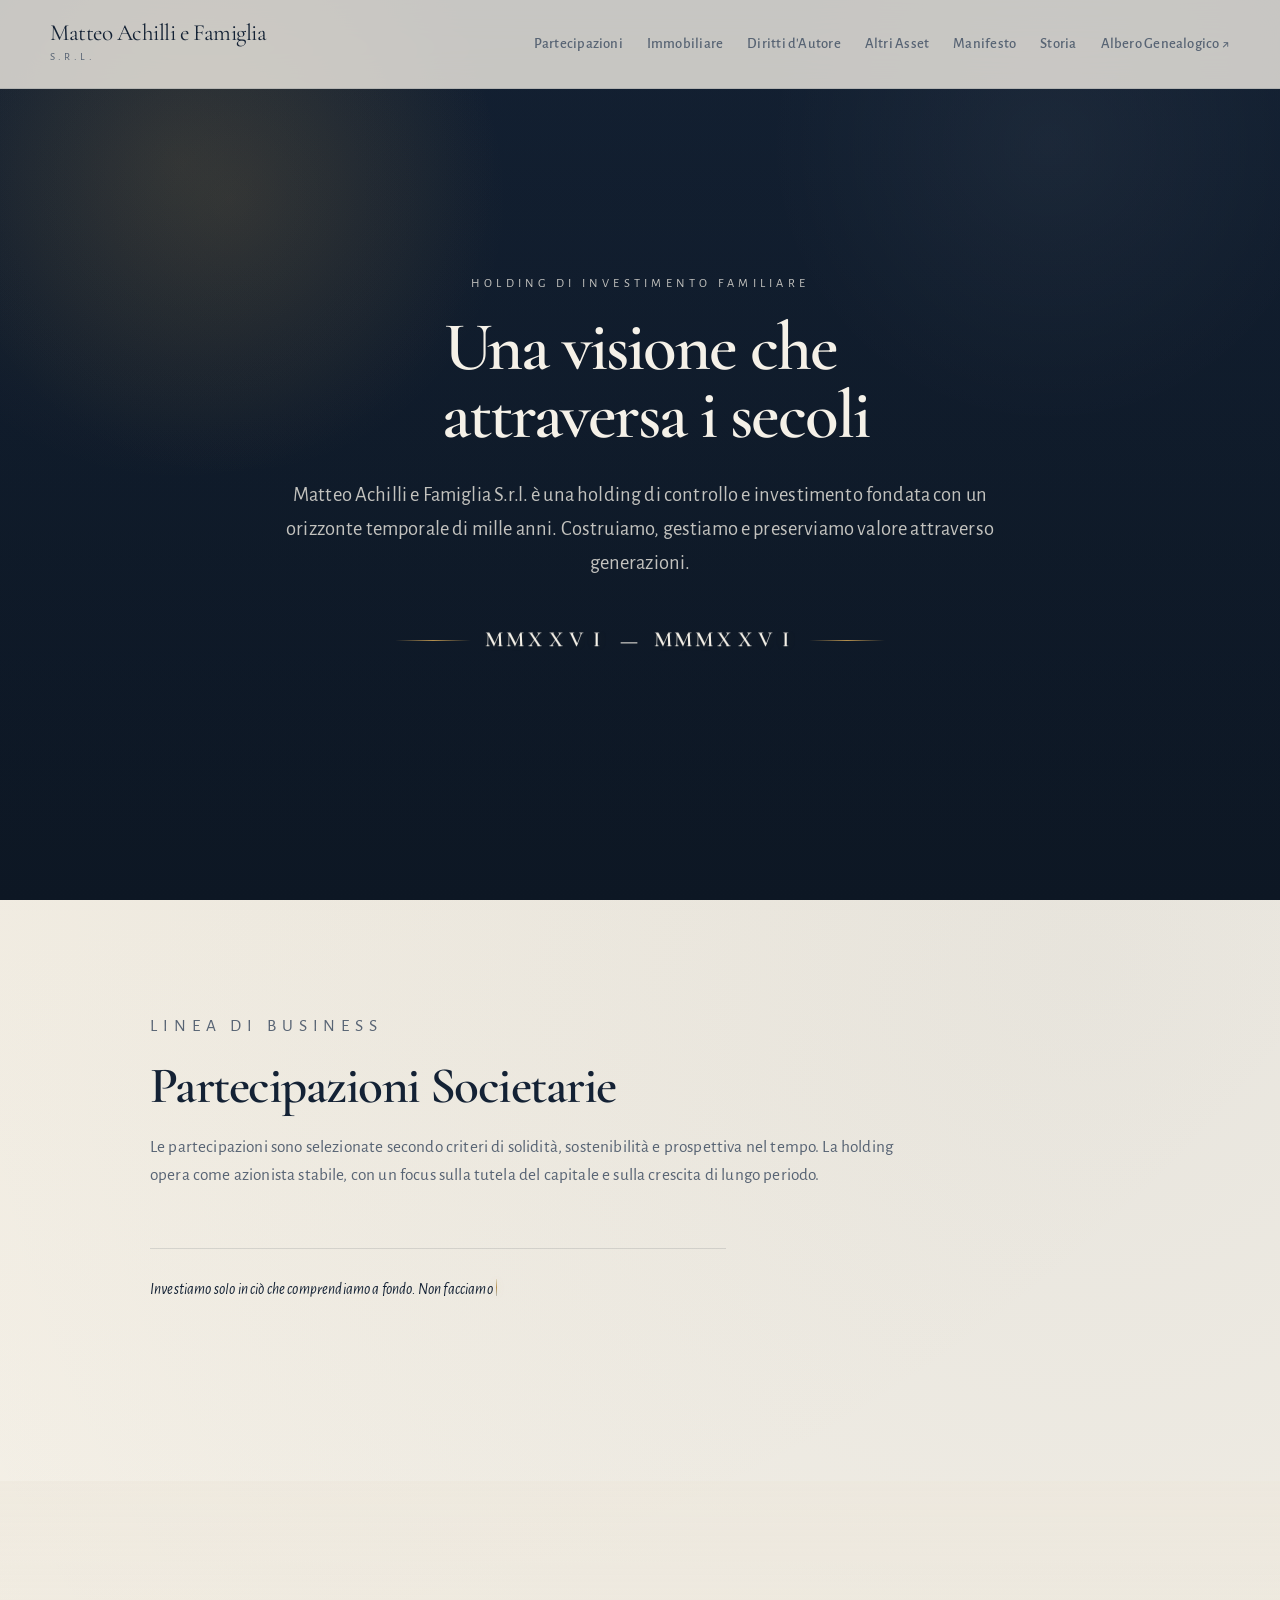
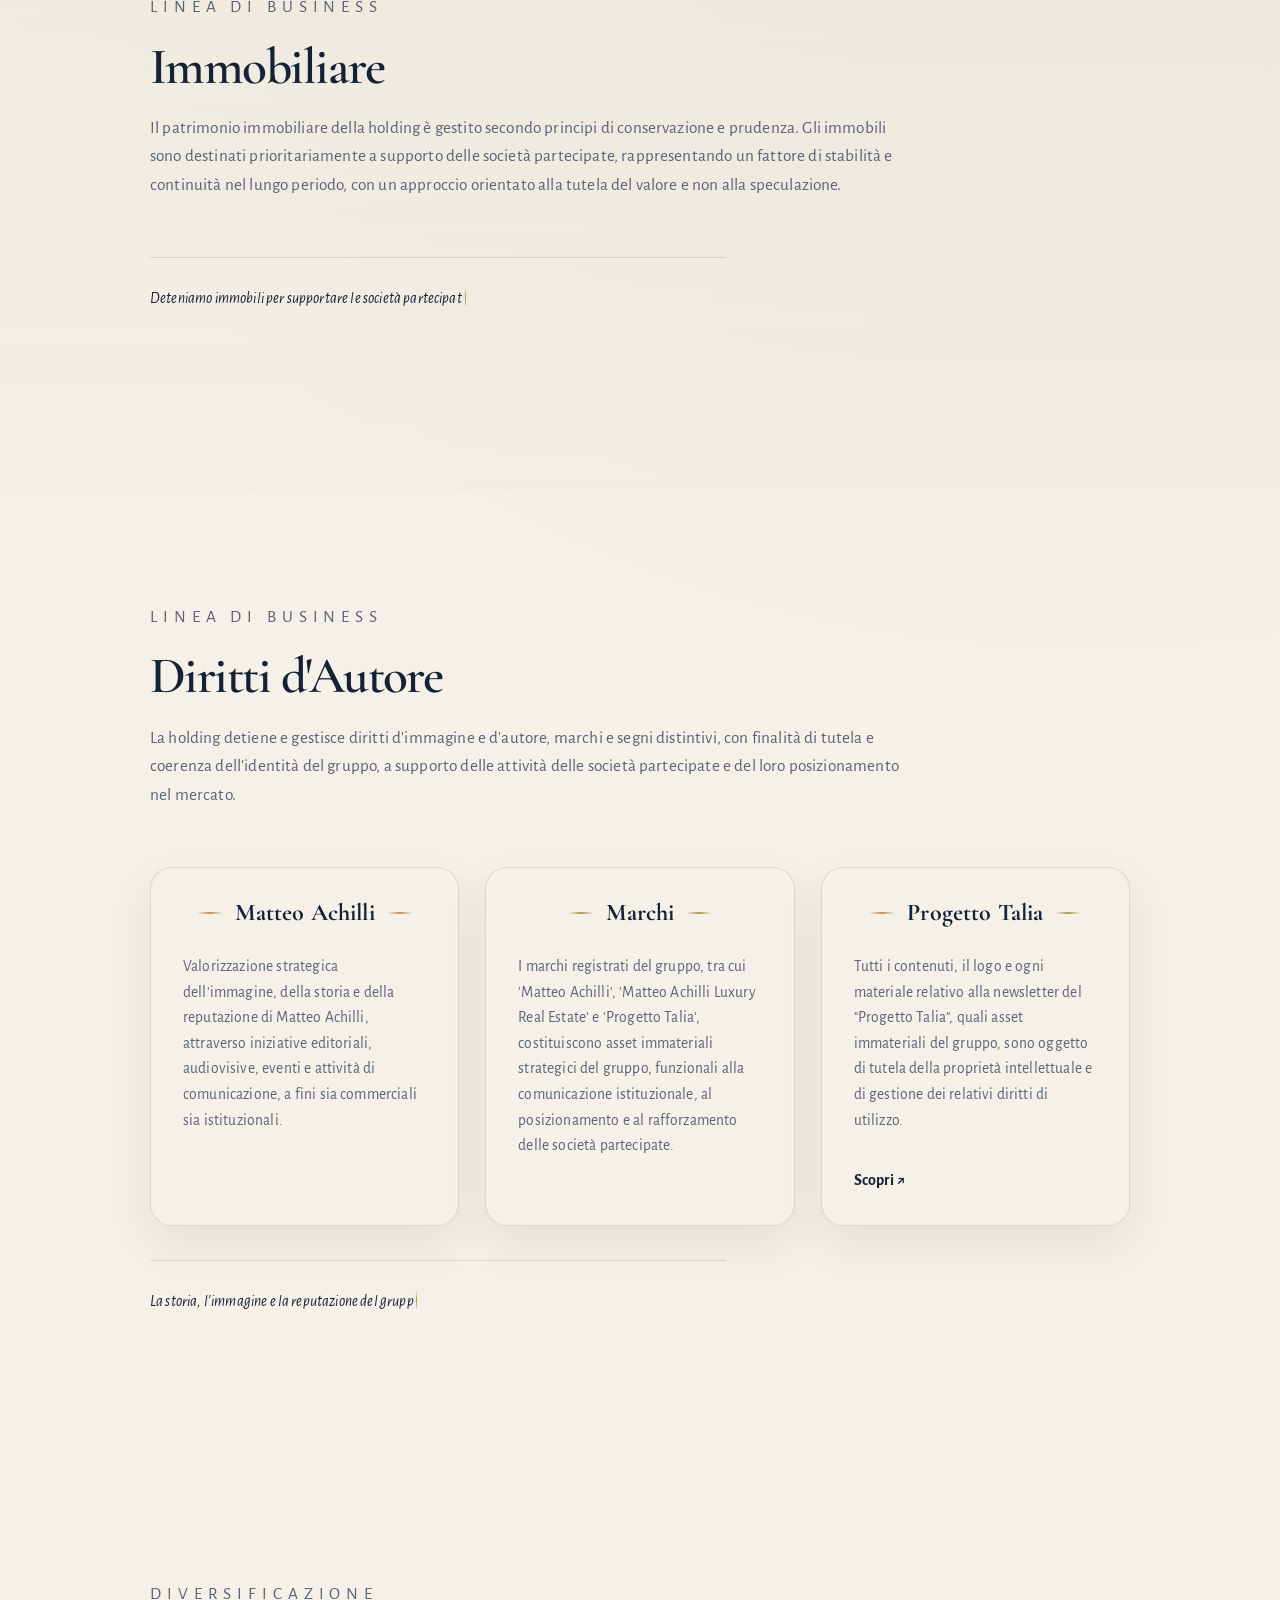
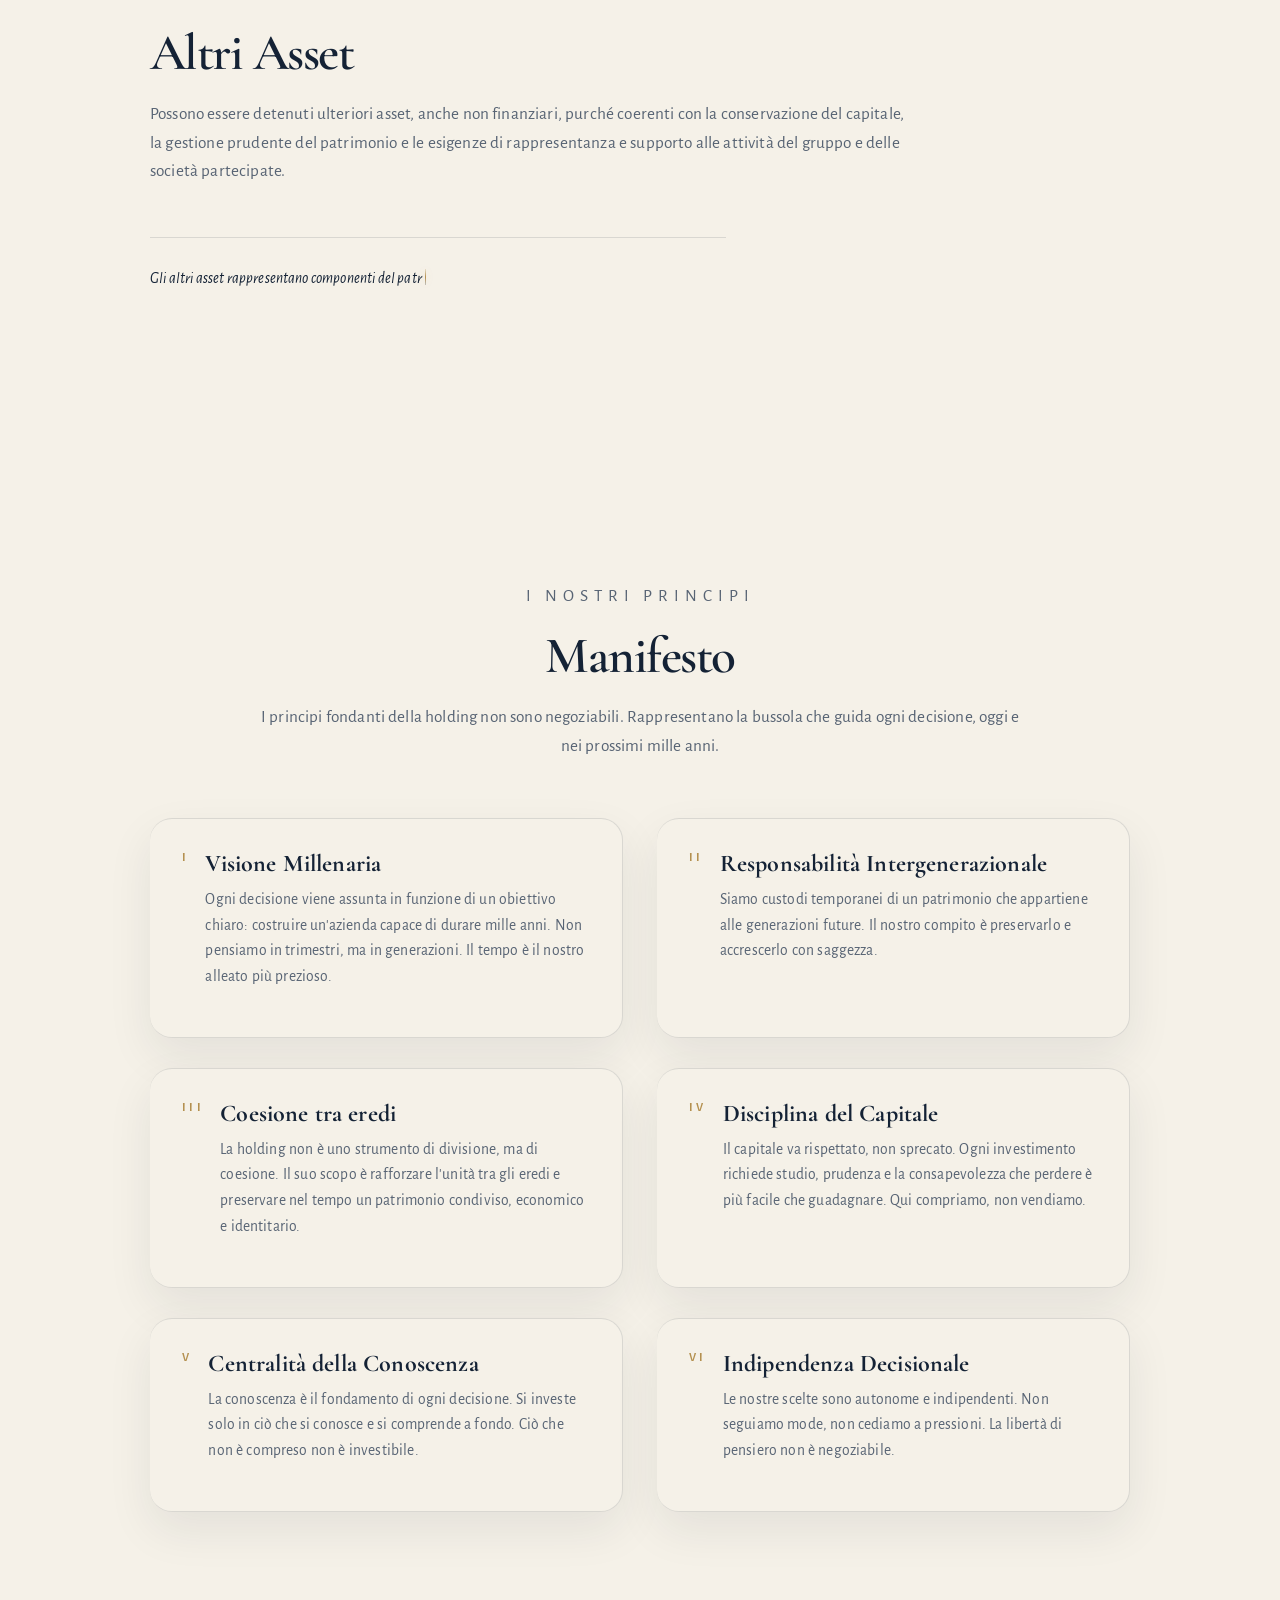
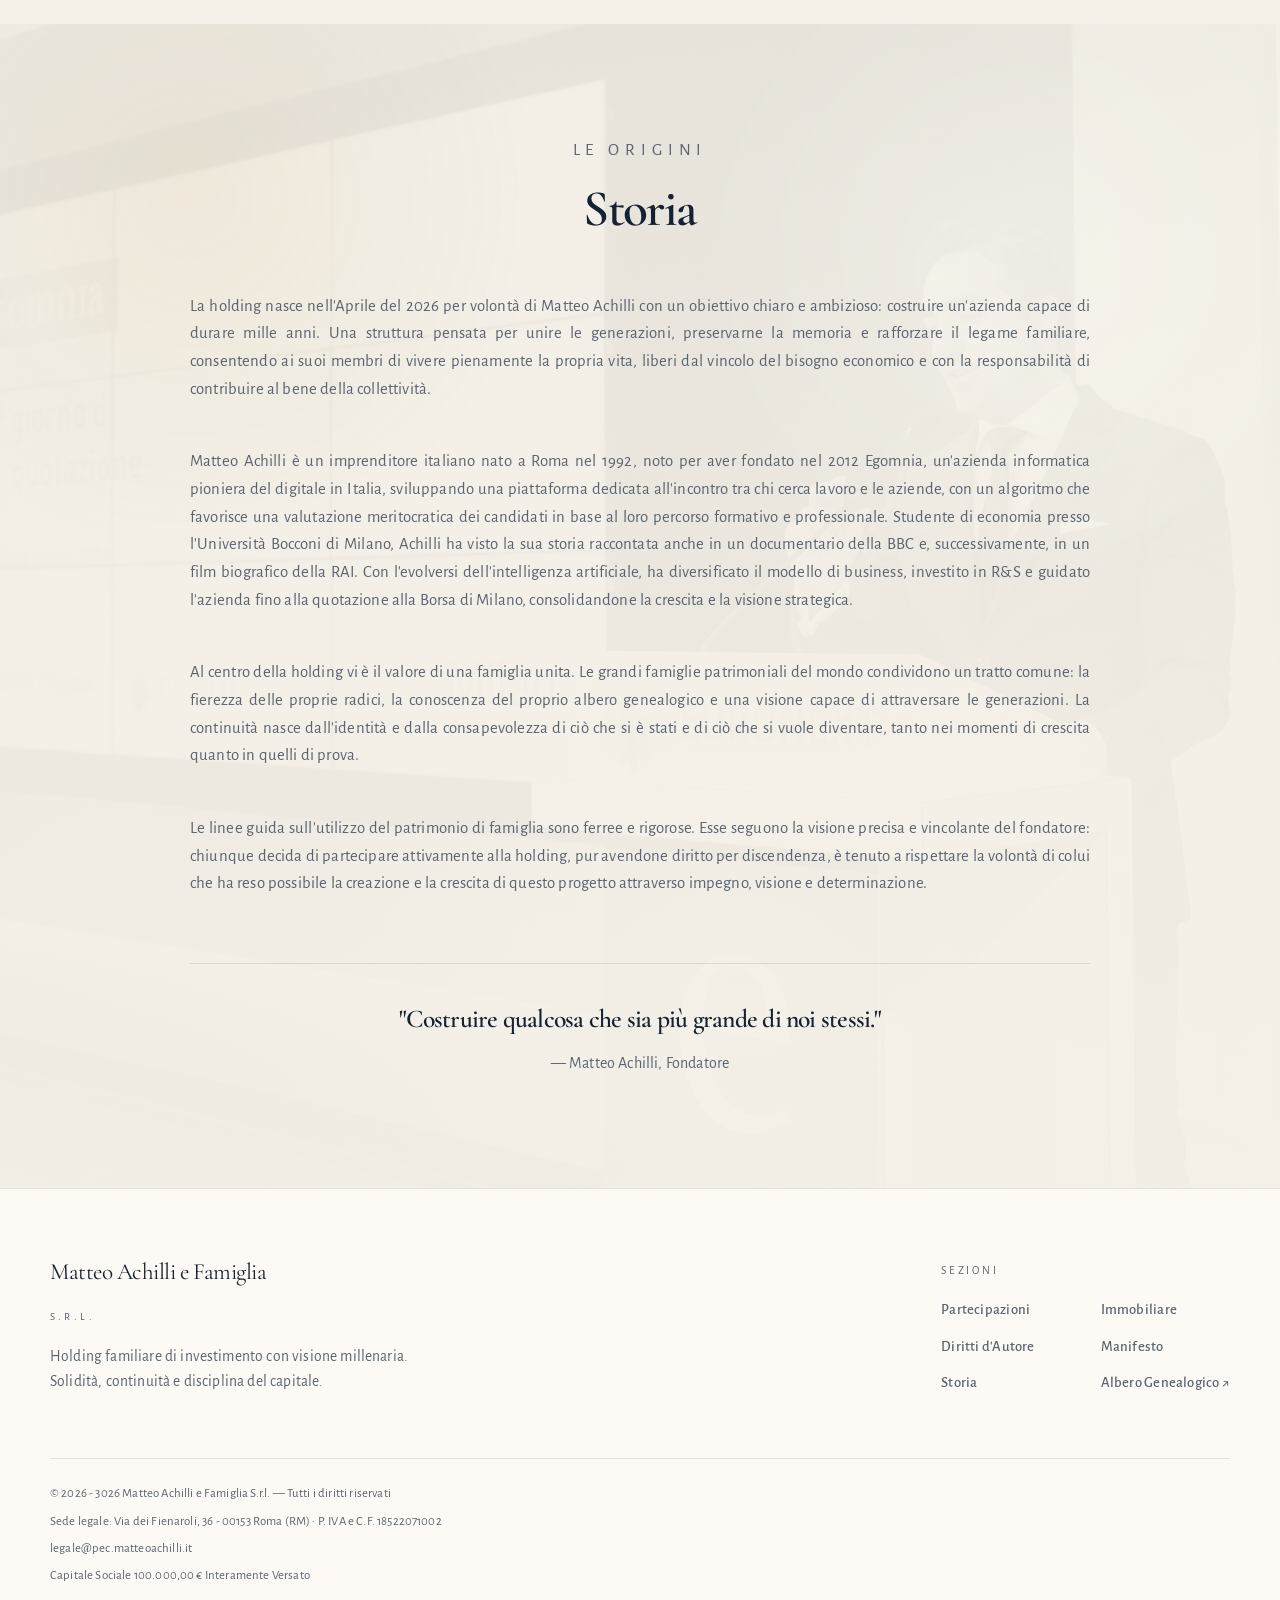
==== commit b0005443: "Update index.html" ====
--- a/index.html
+++ b/index.html
@@ -615,7 +615,7 @@
             <p>© 2026 - 3026 Matteo Achilli e Famiglia S.r.l. — Tutti i diritti riservati</p>
             <p>Sede legale: Via dei Fienaroli, 36 - 00153 Roma (RM) · P. IVA e C.F. 18522071002</p>
             <p>legale@pec.matteoachilli.it</p>
-            <p>Capitale Sociale 100,00 € Interamente Versato</p>
+            <p>Capitale Sociale 100.000,00 € Interamente Versato</p>
           </div>
         </div>
       </footer>
--- a/styles.css
+++ b/styles.css
@@ -1652,7 +1652,18 @@
 
   .history-section::after {
     background-image: url("multimedia/storia_mobile.jpg");
-    background-position: right center;
+    background-position: center top;
+    background-size: cover;
+    opacity: 0.48;
+    filter: saturate(0.85) sepia(0.04) brightness(1.08) contrast(0.92);
+    transform: scale(1);
+  }
+
+  .history-section::before {
+    background:
+      radial-gradient(circle at 50% 30%, rgba(180, 144, 79, 0.06), transparent 30%),
+      radial-gradient(circle at 50% 70%, rgba(255, 255, 255, 0.18), transparent 24%),
+      linear-gradient(180deg, rgba(245, 241, 232, 0.62), rgba(245, 241, 232, 0.78));
   }
 
   .feature-card,
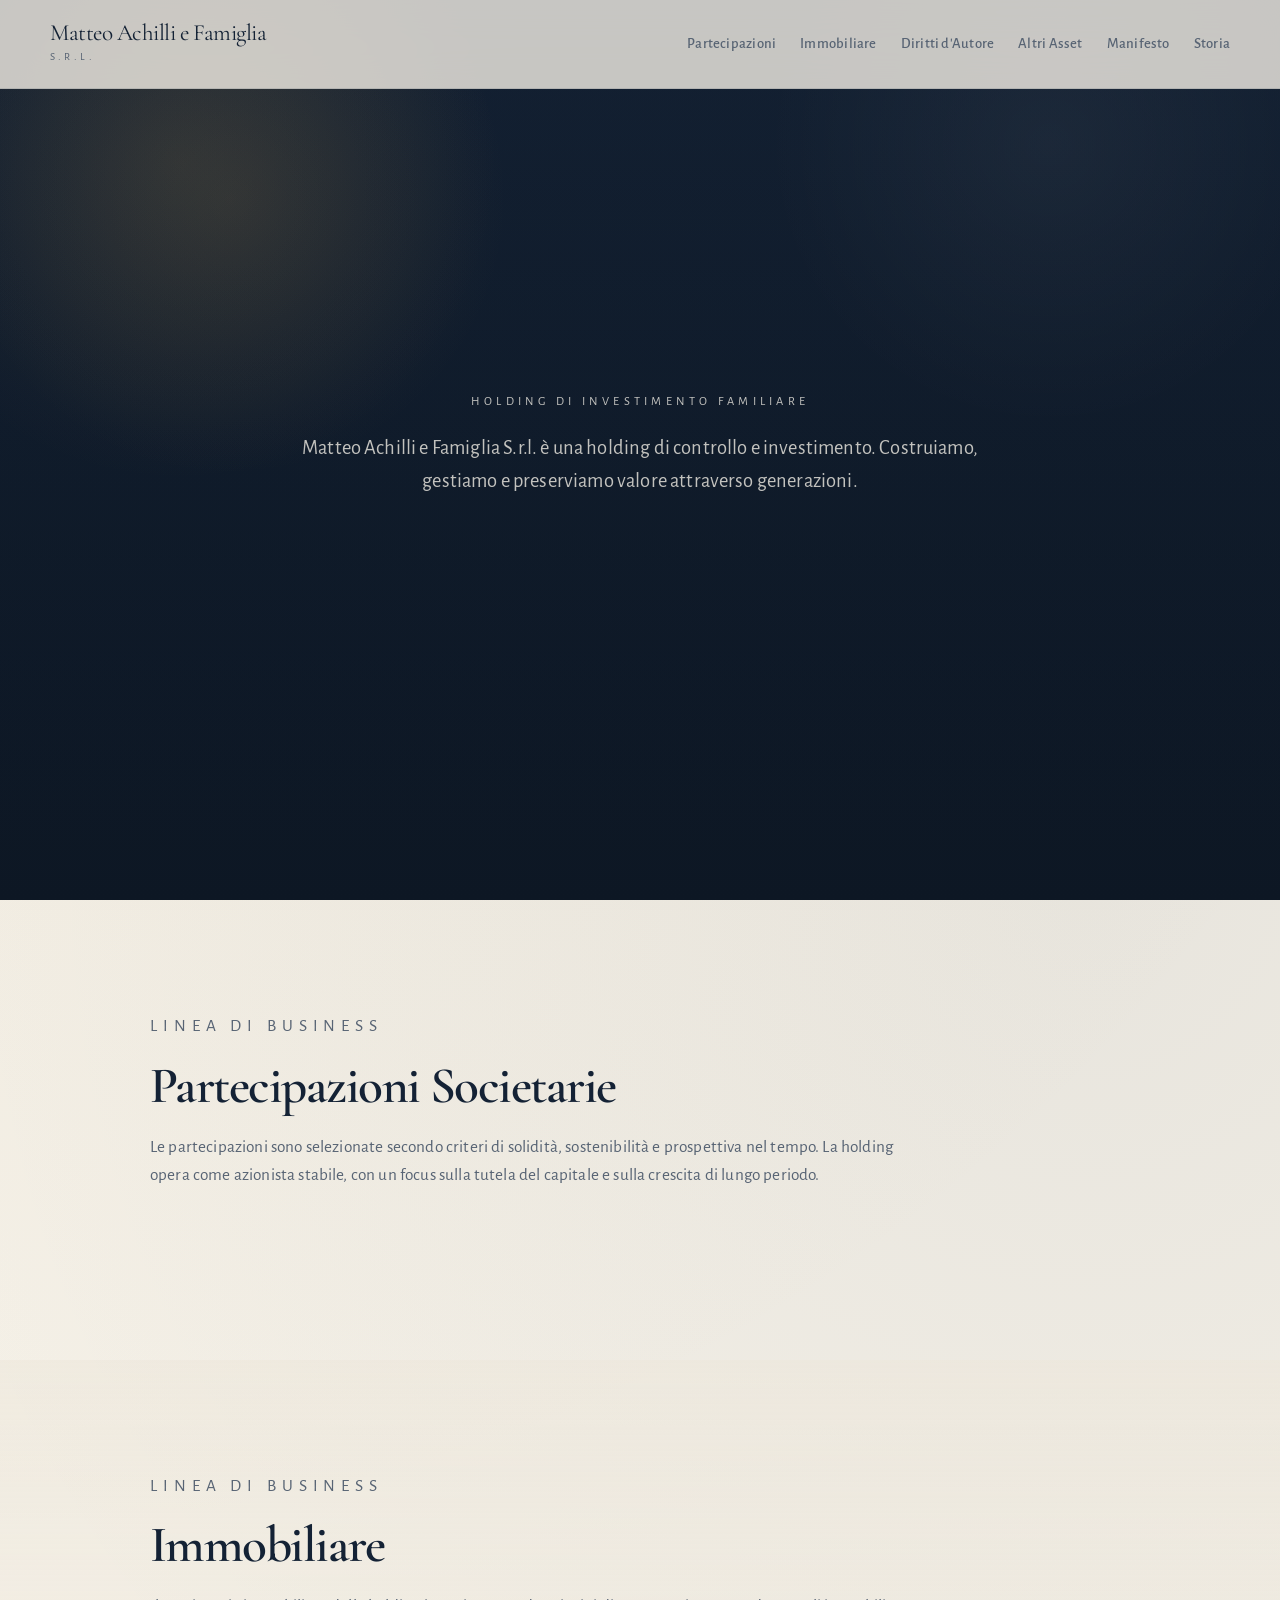
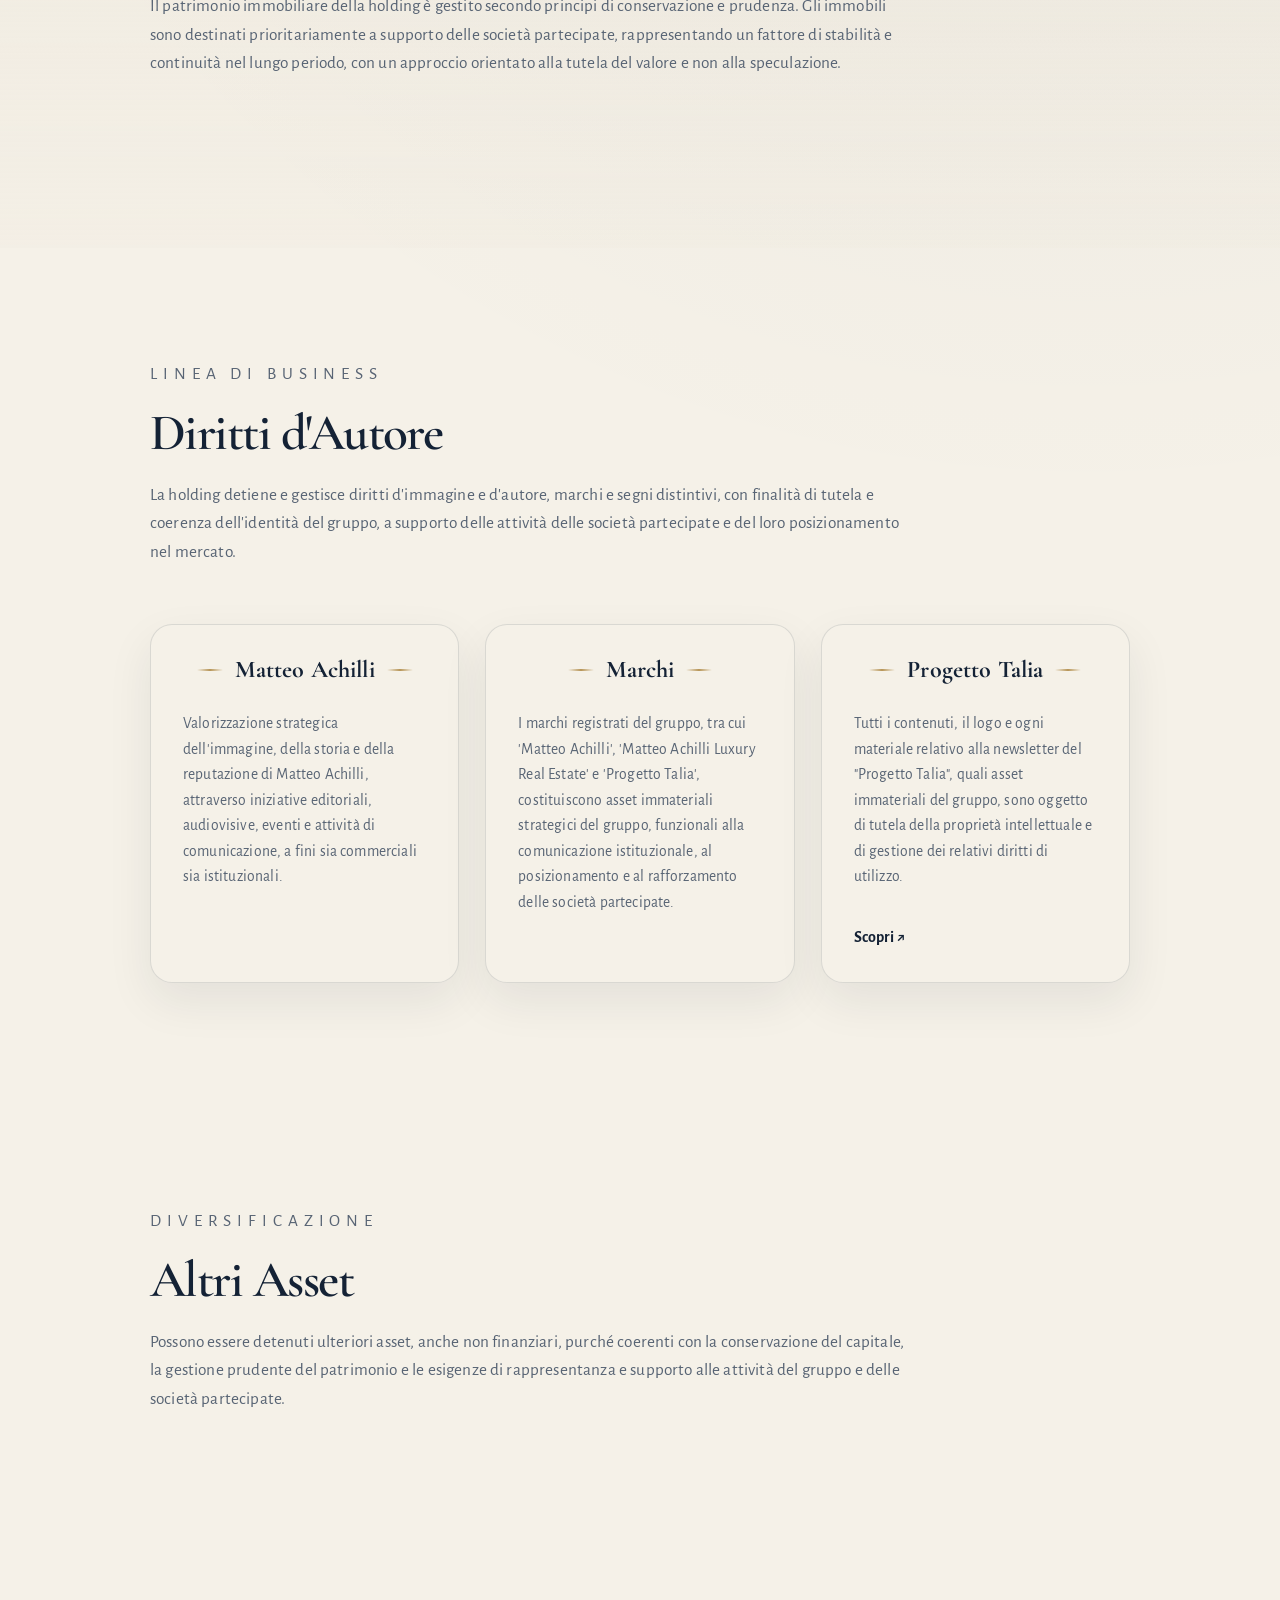
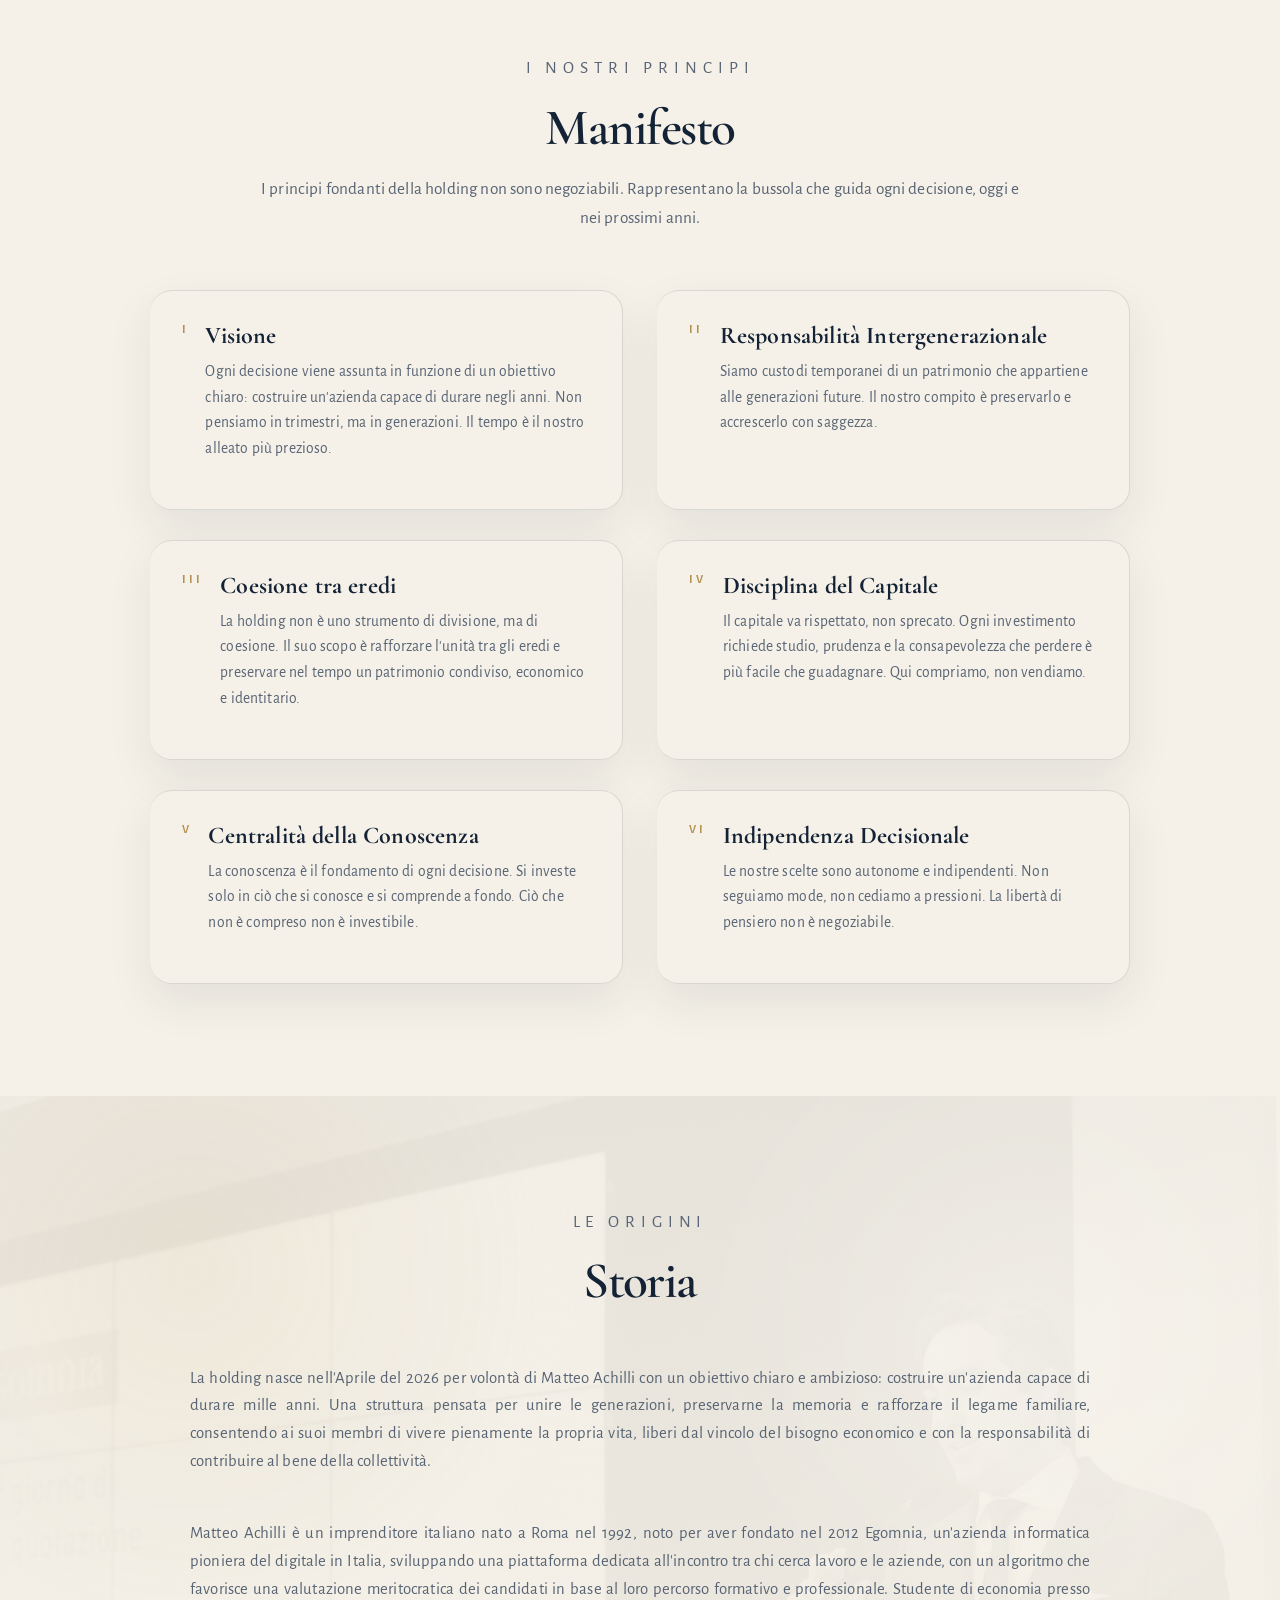
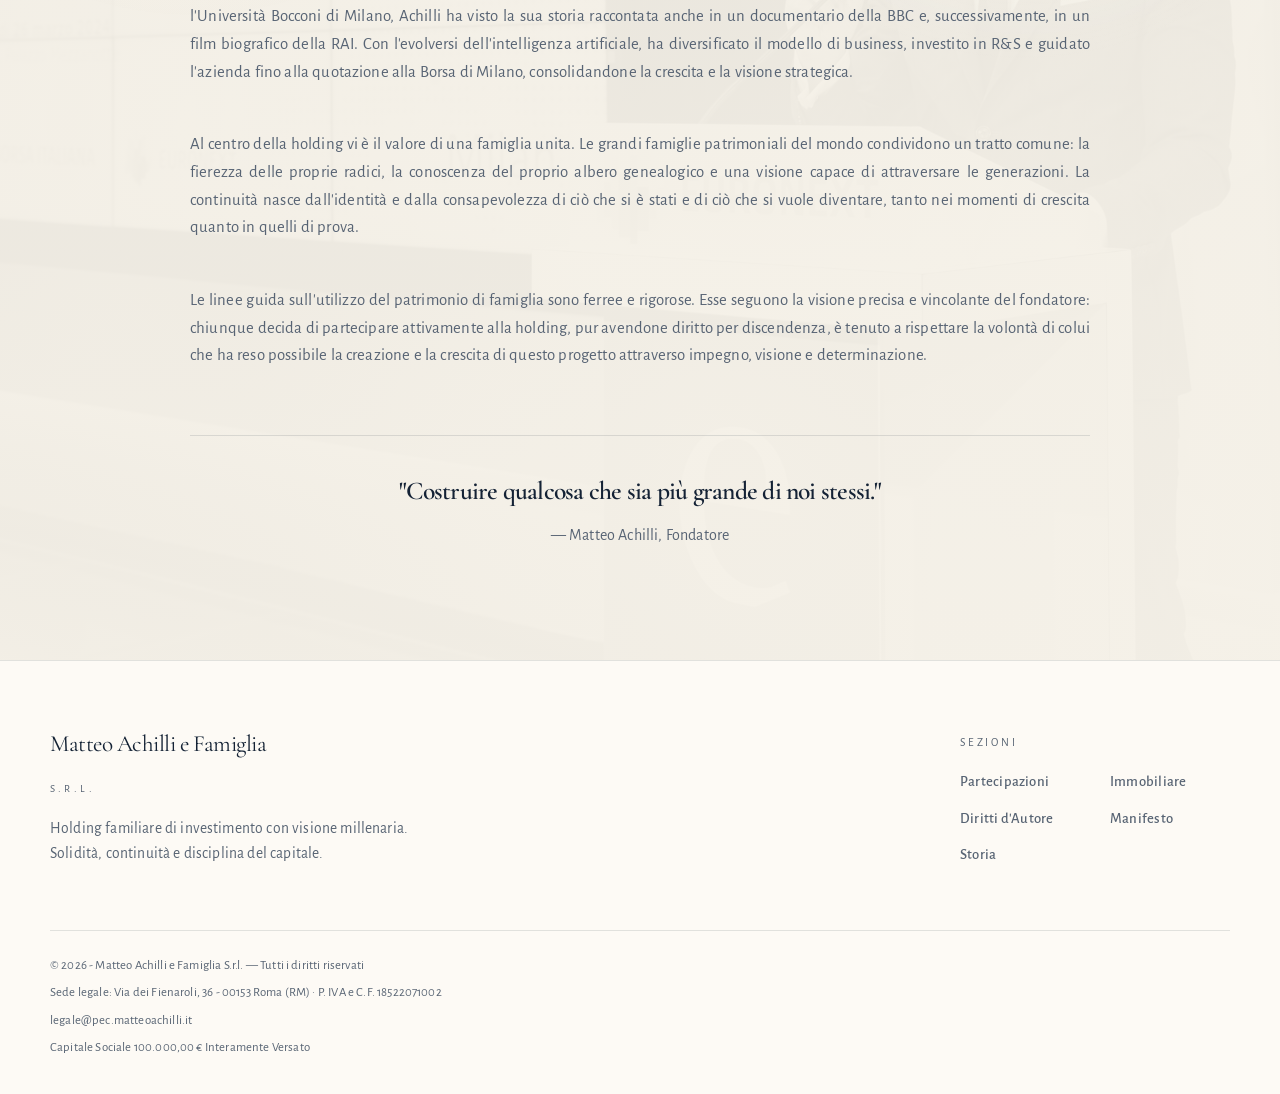
==== commit f7497853: "Update index.html" ====
--- a/index.html
+++ b/index.html
@@ -3,10 +3,10 @@
   <head>
     <meta charset="UTF-8" />
     <meta name="viewport" content="width=device-width, initial-scale=1.0" />
-    <title>Matteo Achilli e Famiglia S.r.l. — Holding Familiare di Investimento con Visione Millenaria</title>
+    <title>Matteo Achilli e Famiglia S.r.l. — Holding Familiare di Investimento</title>
     <meta
       name="description"
-      content="Holding familiare di investimento con visione millenaria. Solidità, continuità intergenerazionale e disciplina del capitale. Scopri partecipazioni, manifesto e storia del fondatore Matteo Achilli."
+      content="Holding familiare di investimento. Solidità, continuità intergenerazionale e disciplina del capitale. Scopri partecipazioni, manifesto e storia del fondatore Matteo Achilli."
     />
     <meta name="robots" content="index, follow, max-image-preview:large" />
     <meta name="author" content="Matteo Achilli e Famiglia S.r.l." />
@@ -19,22 +19,22 @@
 
     <!-- Open Graph -->
     <meta property="og:type" content="website" />
-    <meta property="og:title" content="Matteo Achilli e Famiglia S.r.l. — Holding Familiare con Visione Millenaria" />
-    <meta property="og:description" content="Holding familiare di investimento con visione millenaria. Solidità, continuità intergenerazionale e disciplina del capitale. Scopri partecipazioni, manifesto e storia del fondatore." />
+    <meta property="og:title" content="Matteo Achilli e Famiglia S.r.l. — Holding Familiare" />
+    <meta property="og:description" content="Holding familiare di investimento. Solidità, continuità intergenerazionale e disciplina del capitale. Scopri partecipazioni, manifesto e storia del fondatore." />
     <meta property="og:url" content="https://www.matteoachilli.it/" />
     <meta property="og:site_name" content="Matteo Achilli e Famiglia S.r.l." />
     <meta property="og:locale" content="it_IT" />
     <meta property="og:image" content="https://www.matteoachilli.it/multimedia/og-image.jpg" />
-    <meta property="og:image:alt" content="Matteo Achilli e Famiglia S.r.l. — Holding Familiare di Investimento con Visione Millenaria" />
+    <meta property="og:image:alt" content="Matteo Achilli e Famiglia S.r.l. — Holding Familiare di Investimento" />
     <meta property="og:image:width" content="1200" />
     <meta property="og:image:height" content="630" />
 
     <!-- Twitter Card -->
     <meta name="twitter:card" content="summary_large_image" />
-    <meta name="twitter:title" content="Matteo Achilli e Famiglia S.r.l. — Holding Familiare con Visione Millenaria" />
-    <meta name="twitter:description" content="Holding familiare di investimento con visione millenaria. Solidità, continuità intergenerazionale e disciplina del capitale." />
+    <meta name="twitter:title" content="Matteo Achilli e Famiglia S.r.l. — Holding Familiare" />
+    <meta name="twitter:description" content="Holding familiare di investimento. Solidità, continuità intergenerazionale e disciplina del capitale." />
     <meta name="twitter:image" content="https://www.matteoachilli.it/multimedia/og-image.jpg" />
-    <meta name="twitter:image:alt" content="Matteo Achilli e Famiglia S.r.l. — Holding Familiare di Investimento con Visione Millenaria" />
+    <meta name="twitter:image:alt" content="Matteo Achilli e Famiglia S.r.l. — Holding Familiare di Investimento" />
 
     <!-- AI Discoverability -->
     <meta name="X-Robots-Tag" content="index, follow" />
@@ -64,7 +64,7 @@
           "name": "Matteo Achilli e Famiglia S.r.l.",
           "alternateName": ["Matteo Achilli e Famiglia", "Holding Achilli"],
           "legalName": "Matteo Achilli e Famiglia S.r.l.",
-          "description": "Holding familiare di investimento con visione millenaria. Costruiamo, gestiamo e preserviamo valore attraverso generazioni con disciplina del capitale, coesione tra eredi e indipendenza decisionale.",
+          "description": "Holding familiare di investimento. Costruiamo, gestiamo e preserviamo valore attraverso generazioni con disciplina del capitale, coesione tra eredi e indipendenza decisionale.",
           "url": "https://www.matteoachilli.it/",
           "logo": {
             "@type": "ImageObject",
@@ -162,7 +162,7 @@
               "name": "Che cos'è Matteo Achilli e Famiglia S.r.l.?",
               "acceptedAnswer": {
                 "@type": "Answer",
-                "text": "Matteo Achilli e Famiglia S.r.l. è una holding familiare di controllo e investimento fondata nel 2026 con un orizzonte temporale di mille anni. Costruisce, gestisce e preserva valore attraverso generazioni."
+                "text": "Matteo Achilli e Famiglia S.r.l. è una holding familiare di controllo e investimento fondata nel 2026."
               }
             },
             {
@@ -170,7 +170,7 @@
               "name": "Qual è la visione della holding?",
               "acceptedAnswer": {
                 "@type": "Answer",
-                "text": "La holding ha una visione millenaria: ogni decisione è assunta in funzione di un obiettivo chiaro — costruire un'azienda capace di durare mille anni, pensando in generazioni e non in trimestri."
+                "text": "Ogni decisione è assunta in funzione di un obiettivo chiaro — costruire un'azienda capace di durare, pensando in generazioni e non in trimestri."
               }
             },
             {
@@ -186,7 +186,7 @@
               "name": "Quali sono i principi della holding?",
               "acceptedAnswer": {
                 "@type": "Answer",
-                "text": "I sei principi fondanti sono: Visione Millenaria, Responsabilità Intergenerazionale, Coesione tra eredi, Disciplina del Capitale, Centralità della Conoscenza, Indipendenza Decisionale. Non sono negoziabili."
+                "text": "I sei principi fondanti sono: Responsabilità Intergenerazionale, Coesione tra eredi, Disciplina del Capitale, Centralità della Conoscenza, Indipendenza Decisionale. Non sono negoziabili."
               }
             },
             {
@@ -225,7 +225,6 @@
             <a href="#altri-asset">Altri Asset</a>
             <a href="#manifesto">Manifesto</a>
             <a href="#storia">Storia</a>
-            <a href="albero-genealogico.html">Albero Genealogico ↗</a>
           </nav>
         </div>
       </header>
@@ -242,145 +241,11 @@
           ></video>
           <div class="container hero-panel">
             <p class="eyebrow">Holding di Investimento Familiare</p>
-            <h1>
-              <span class="hero-line">Una visione che</span>
-              <span class="hero-line">attraversa i secoli</span>
-            </h1>
             <p class="hero-copy">
               Matteo Achilli e Famiglia S.r.l. è una holding di controllo e
-              investimento fondata con un orizzonte temporale di mille anni.
+              investimento.
               Costruiamo, gestiamo e preserviamo valore attraverso generazioni.
             </p>
-            <div class="hero-era" aria-label="orizzonte temporale della holding">
-              <span class="hero-era-line" aria-hidden="true"></span>
-              <strong class="hero-era-value" aria-label="MMXXVI — MMMXXVI">
-                <span class="sr-only">MMXXVI — MMMXXVI</span>
-                <span class="hero-era-group" aria-hidden="true">
-                  <span class="hero-era-glyph" style="--glyph-index: 0">
-                    <span class="hero-era-reel">
-                      <span>I</span>
-                      <span>V</span>
-                      <span>X</span>
-                      <span>M</span>
-                      <span>M</span>
-                    </span>
-                  </span>
-                  <span class="hero-era-glyph" style="--glyph-index: 1">
-                    <span class="hero-era-reel">
-                      <span>V</span>
-                      <span>X</span>
-                      <span>I</span>
-                      <span>M</span>
-                      <span>M</span>
-                    </span>
-                  </span>
-                  <span class="hero-era-glyph" style="--glyph-index: 2">
-                    <span class="hero-era-reel">
-                      <span>I</span>
-                      <span>V</span>
-                      <span>M</span>
-                      <span>X</span>
-                      <span>X</span>
-                    </span>
-                  </span>
-                  <span class="hero-era-glyph" style="--glyph-index: 3">
-                    <span class="hero-era-reel">
-                      <span>V</span>
-                      <span>M</span>
-                      <span>I</span>
-                      <span>X</span>
-                      <span>X</span>
-                    </span>
-                  </span>
-                  <span class="hero-era-glyph" style="--glyph-index: 4">
-                    <span class="hero-era-reel">
-                      <span>I</span>
-                      <span>X</span>
-                      <span>M</span>
-                      <span>V</span>
-                      <span>V</span>
-                    </span>
-                  </span>
-                  <span class="hero-era-glyph" style="--glyph-index: 5">
-                    <span class="hero-era-reel">
-                      <span>X</span>
-                      <span>V</span>
-                      <span>M</span>
-                      <span>I</span>
-                      <span>I</span>
-                    </span>
-                  </span>
-                </span>
-                <span class="hero-era-separator" aria-hidden="true">—</span>
-                <span class="hero-era-group" aria-hidden="true">
-                  <span class="hero-era-glyph" style="--glyph-index: 6">
-                    <span class="hero-era-reel">
-                      <span>I</span>
-                      <span>V</span>
-                      <span>X</span>
-                      <span>M</span>
-                      <span>M</span>
-                    </span>
-                  </span>
-                  <span class="hero-era-glyph" style="--glyph-index: 7">
-                    <span class="hero-era-reel">
-                      <span>X</span>
-                      <span>I</span>
-                      <span>V</span>
-                      <span>M</span>
-                      <span>M</span>
-                    </span>
-                  </span>
-                  <span class="hero-era-glyph" style="--glyph-index: 8">
-                    <span class="hero-era-reel">
-                      <span>V</span>
-                      <span>X</span>
-                      <span>I</span>
-                      <span>M</span>
-                      <span>M</span>
-                    </span>
-                  </span>
-                  <span class="hero-era-glyph" style="--glyph-index: 9">
-                    <span class="hero-era-reel">
-                      <span>I</span>
-                      <span>M</span>
-                      <span>V</span>
-                      <span>X</span>
-                      <span>X</span>
-                    </span>
-                  </span>
-                  <span class="hero-era-glyph" style="--glyph-index: 10">
-                    <span class="hero-era-reel">
-                      <span>V</span>
-                      <span>I</span>
-                      <span>M</span>
-                      <span>X</span>
-                      <span>X</span>
-                    </span>
-                  </span>
-                  <span class="hero-era-glyph" style="--glyph-index: 11">
-                    <span class="hero-era-reel">
-                      <span>X</span>
-                      <span>I</span>
-                      <span>M</span>
-                      <span>V</span>
-                      <span>V</span>
-                    </span>
-                  </span>
-                  <span class="hero-era-glyph" style="--glyph-index: 12">
-                    <span class="hero-era-reel">
-                      <span>M</span>
-                      <span>X</span>
-                      <span>V</span>
-                      <span>I</span>
-                      <span>I</span>
-                    </span>
-                  </span>
-                </span>
-              </strong>
-              <span class="hero-era-line" aria-hidden="true"></span>
-            </div>
-          </div>
         </section>
 
         <section id="partecipazioni" class="section reveal">
@@ -392,9 +257,6 @@
                 Le partecipazioni sono selezionate secondo criteri di solidità, sostenibilità e prospettiva nel tempo. La holding opera come azionista stabile, con un focus sulla tutela del capitale e sulla crescita di lungo periodo.
               </p>
             </div>
-            <p class="section-note" data-typing-note>
-             Investiamo solo in ciò che comprendiamo a fondo. Non facciamo speculazione né inseguiamo il breve termine. Compriamo per mantenere. Il capitale è gestito con disciplina, senza logiche di prevalenza tra eredi.
-            </p>
           </div>
         </section>
 
@@ -407,9 +269,6 @@
                 Il patrimonio immobiliare della holding è gestito secondo principi di conservazione e prudenza. Gli immobili sono destinati prioritariamente a supporto delle società partecipate, rappresentando un fattore di stabilità e continuità nel lungo periodo, con un approccio orientato alla tutela del valore e non alla speculazione.
               </p>
             </div>
-            <p class="section-note" data-typing-note>
-              Deteniamo immobili per supportare le società partecipate, cui è riservata priorità di utilizzo. Non facciamo speculazione immobiliare. Prediligiamo immobili a bassa manutenzione e ridotta dipendenza da terzi, per garantire stabilità e semplicità gestionale.
-            </p>
           </div>
         </section>
 
@@ -446,10 +305,6 @@
                 <a class="text-link text-link-end-mobile" href="https://progettotalia.it" target="_blank" rel="noopener noreferrer">Scopri ↗</a>
               </article>
             </div>
-
-            <p class="section-note" data-typing-note>
-              La storia, l'immagine e la reputazione del gruppo rappresentano asset immateriali strategici, funzionali alla coesione tra gli eredi e al rafforzamento delle società partecipate.
-            </p>
           </div>
         </section>
 
@@ -464,10 +319,6 @@
                 </p>
               </div>
             </div>
-
-            <p class="section-note" data-typing-note>
-              Gli altri asset rappresentano componenti del patrimonio del gruppo detenute con finalità di conservazione del valore e coerenza con la strategia complessiva. La loro gestione deve essere improntata a prudenza e funzionalità rispetto alle attività della holding e delle società partecipate.
-            </p>
           </div>
         </section>
 
@@ -479,7 +330,7 @@
               <p>
                 I principi fondanti della holding non sono negoziabili.
                 Rappresentano la bussola che guida ogni decisione, oggi
-                e nei prossimi mille anni.
+                e nei prossimi anni.
               </p>
             </div>
 
@@ -487,8 +338,8 @@
               <article class="manifesto-item" style="--manifesto-delay: 0ms" data-manifesto-item>
                 <div class="manifesto-index">I</div>
                 <div>
-                  <h3>Visione Millenaria</h3>
-                  <p>Ogni decisione viene assunta in funzione di un obiettivo chiaro: costruire un'azienda capace di durare mille anni. Non pensiamo in trimestri, ma in generazioni. Il tempo è il nostro alleato più prezioso.</p>
+                  <h3>Visione</h3>
+                  <p>Ogni decisione viene assunta in funzione di un obiettivo chiaro: costruire un'azienda capace di durare negli anni. Non pensiamo in trimestri, ma in generazioni. Il tempo è il nostro alleato più prezioso.</p>
                 </div>
               </article>
 
@@ -605,14 +456,13 @@
               <a href="#diritti-autore">Diritti d'Autore</a>
               <a href="#manifesto">Manifesto</a>
               <a href="#storia">Storia</a>
-              <a href="albero-genealogico.html">Albero Genealogico ↗</a>
-            </nav>
+             </nav>
           </div>
         </div>
 
         <div class="container footer-bottom">
           <div class="footer-legal">
-            <p>© 2026 - 3026 Matteo Achilli e Famiglia S.r.l. — Tutti i diritti riservati</p>
+            <p>© 2026 - Matteo Achilli e Famiglia S.r.l. — Tutti i diritti riservati</p>
             <p>Sede legale: Via dei Fienaroli, 36 - 00153 Roma (RM) · P. IVA e C.F. 18522071002</p>
             <p>legale@pec.matteoachilli.it</p>
             <p>Capitale Sociale 100.000,00 € Interamente Versato</p>
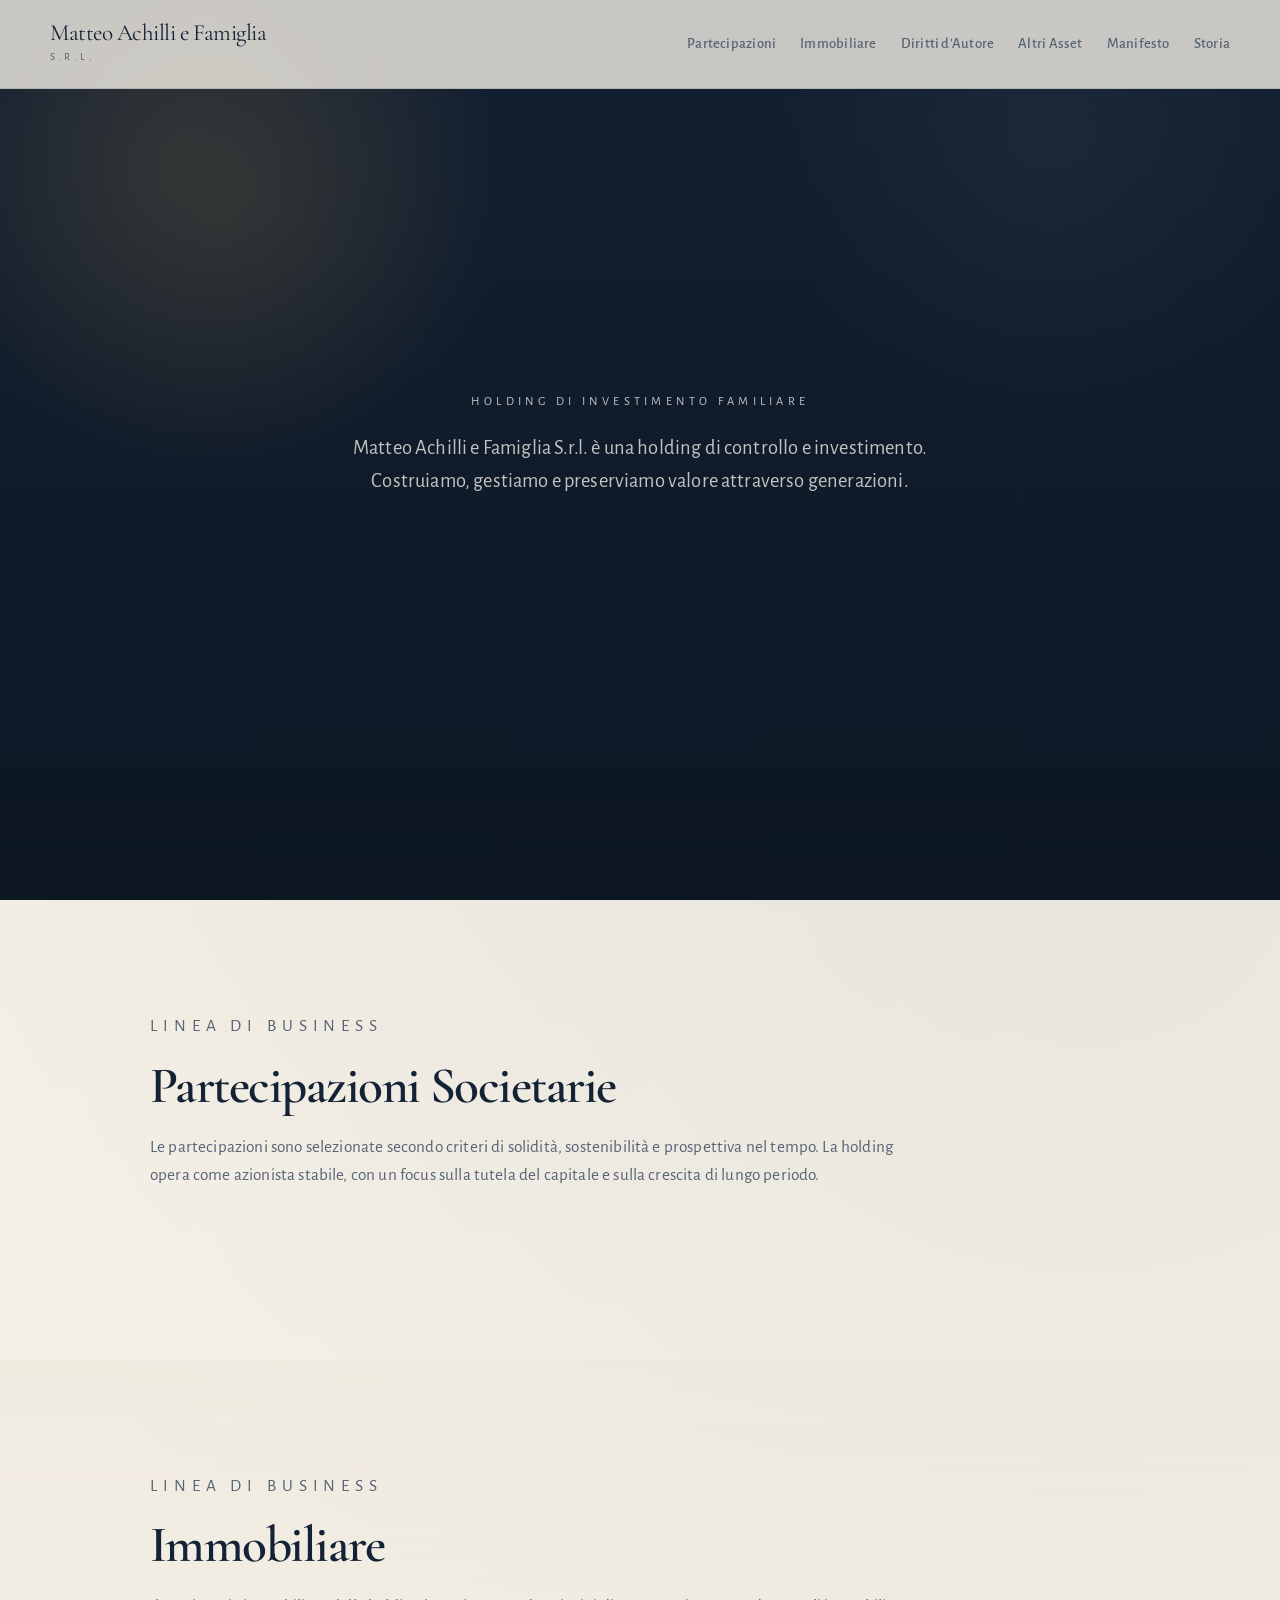
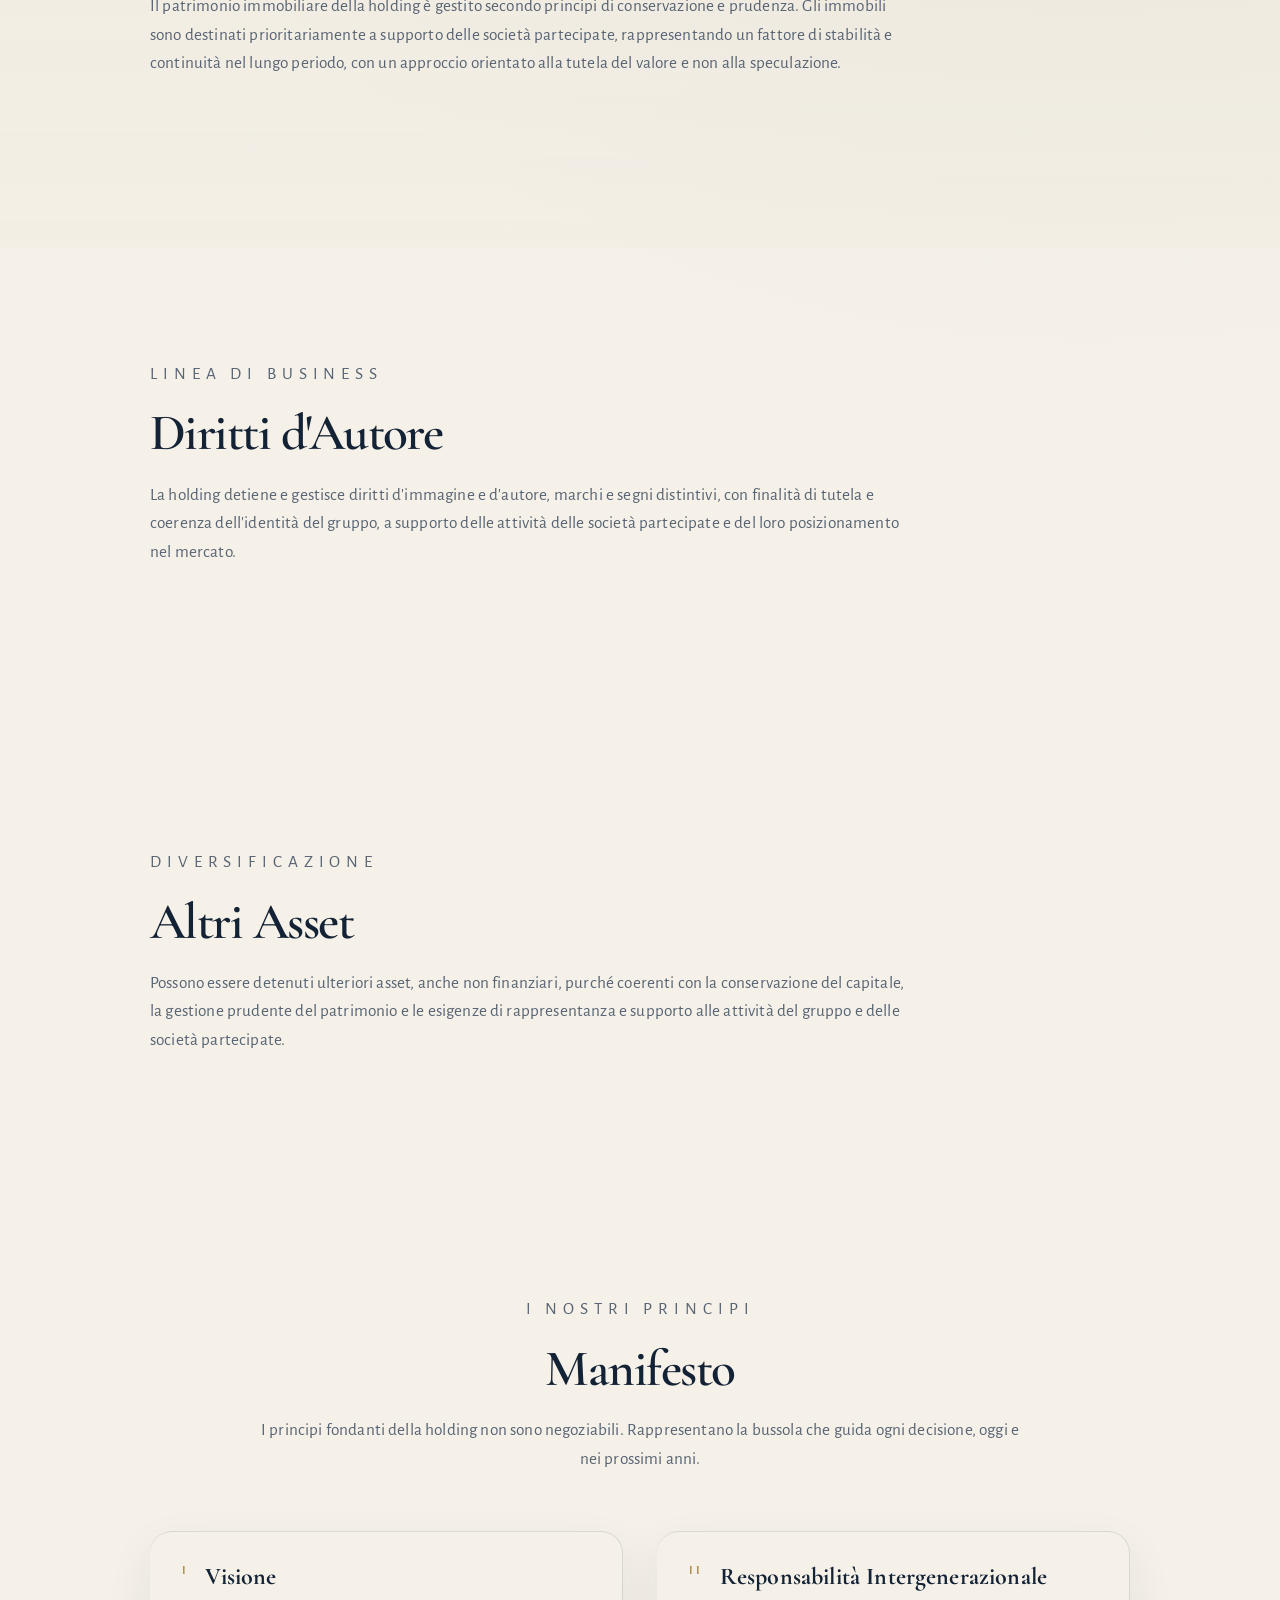
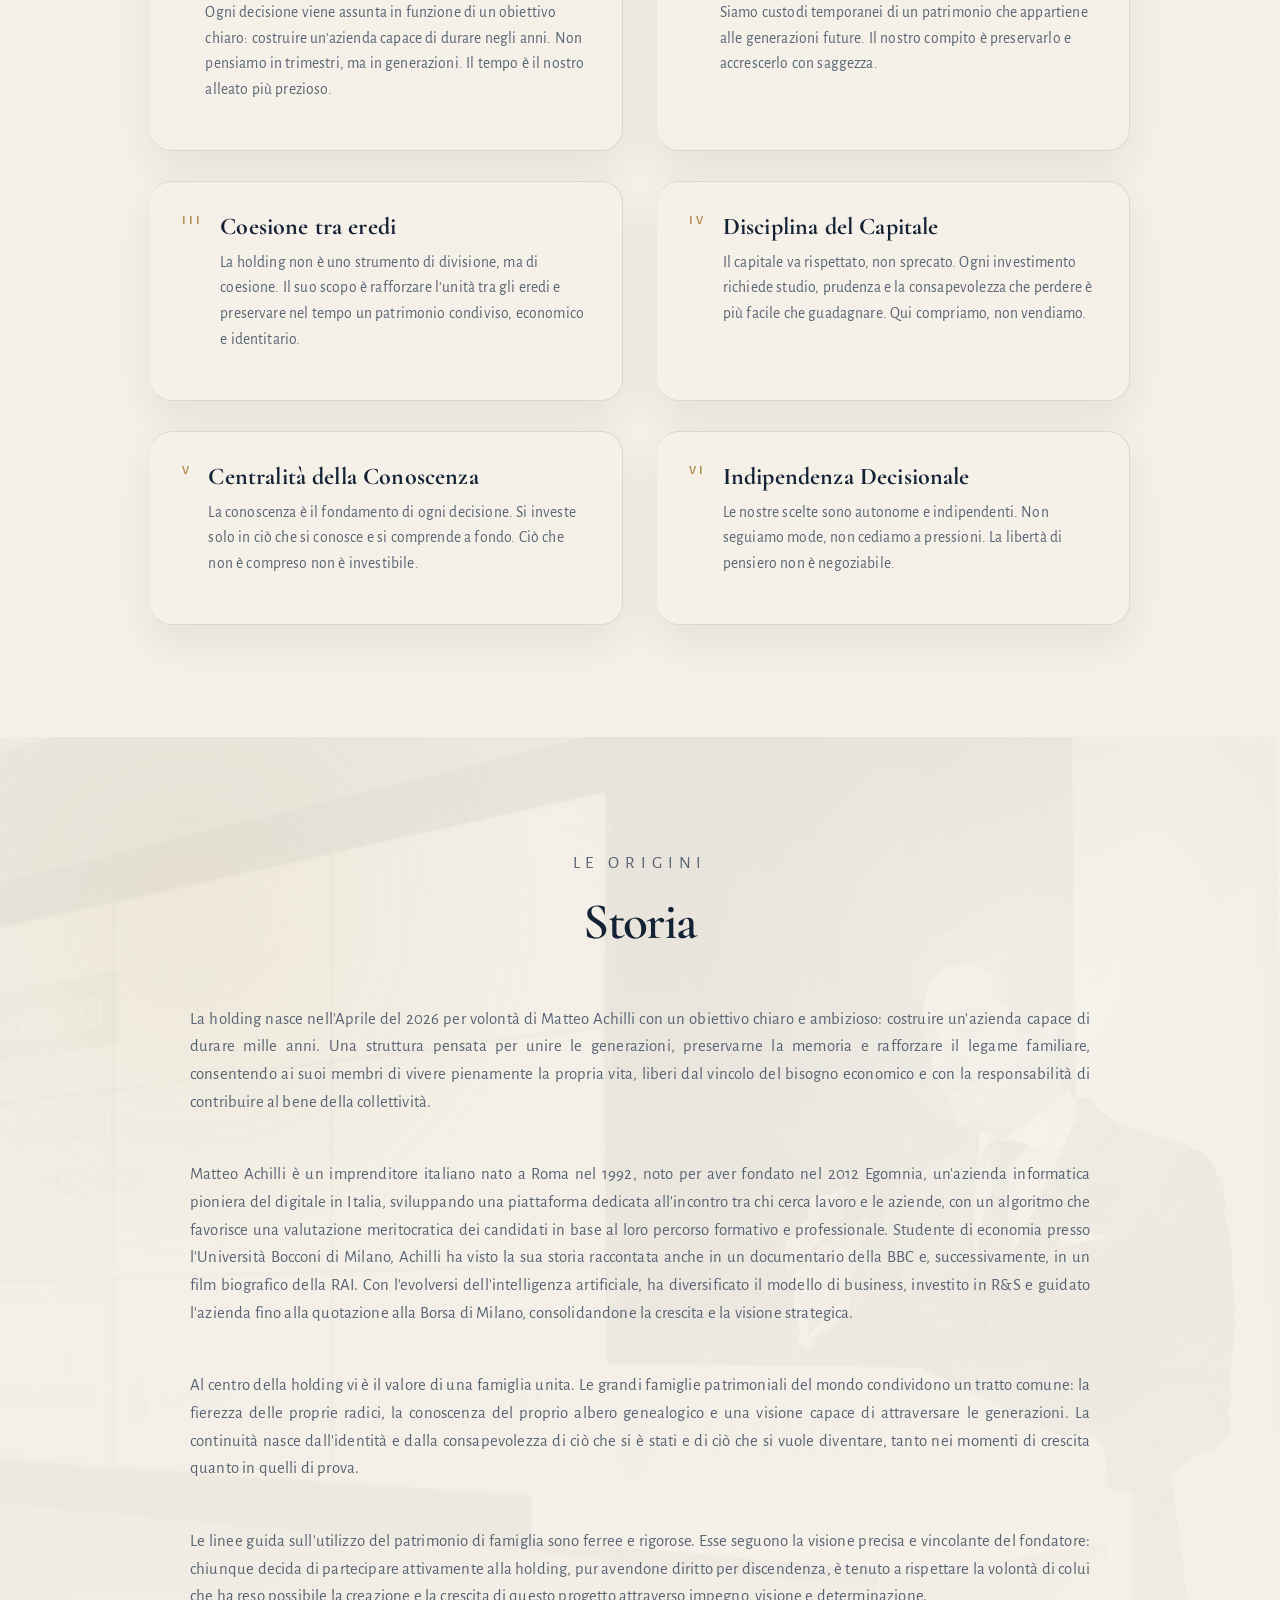
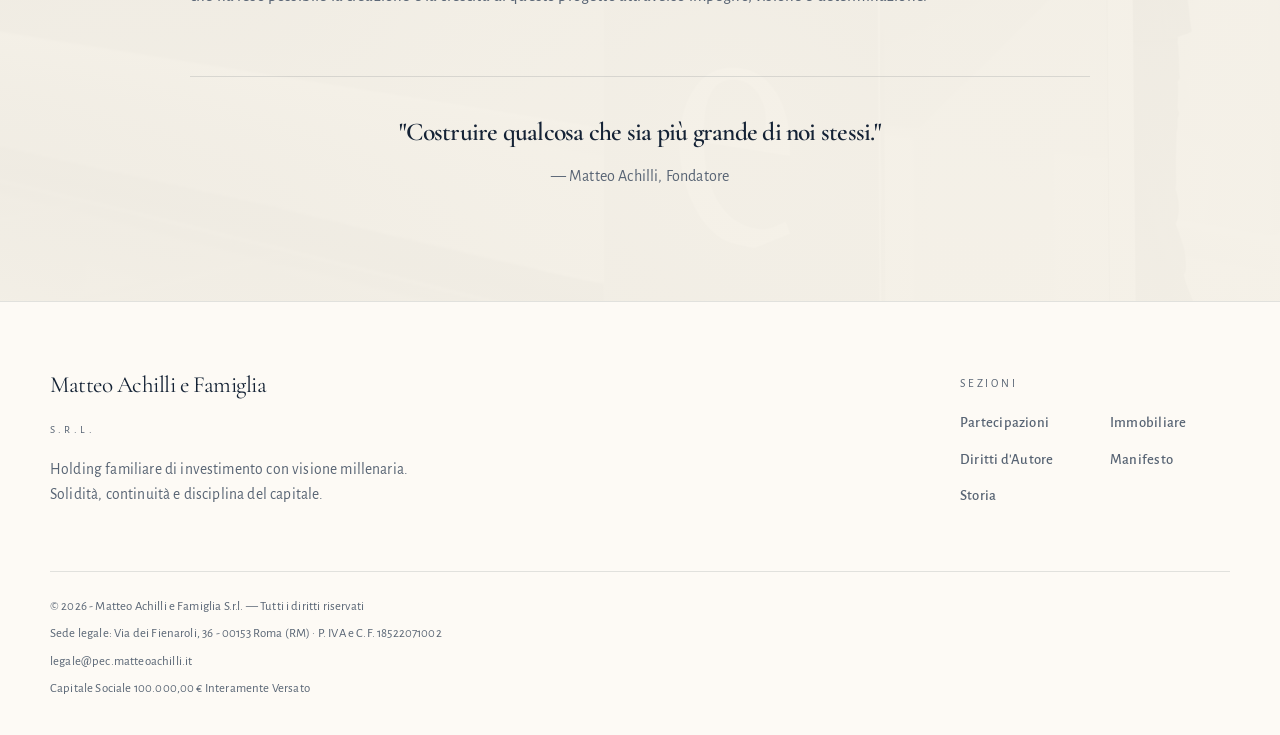
==== commit 6b019818: "Update index.html" ====
--- a/index.html
+++ b/index.html
@@ -243,7 +243,7 @@
             <p class="eyebrow">Holding di Investimento Familiare</p>
             <p class="hero-copy">
               Matteo Achilli e Famiglia S.r.l. è una holding di controllo e
-              investimento.
+              investimento.<br>
               Costruiamo, gestiamo e preserviamo valore attraverso generazioni.
             </p>
         </section>
@@ -281,31 +281,7 @@
                 La holding detiene e gestisce diritti d'immagine e d'autore, marchi e segni distintivi, con finalità di tutela e coerenza dell'identità del gruppo, a supporto delle attività delle società partecipate e del loro posizionamento nel mercato.
               </p>
             </div>
-
-            <div class="grid grid-3 cards-spacious feature-reveal-grid" data-feature-reveal-grid>
-              <article class="card feature-card feature-reveal-item" style="--feature-delay: 0ms" data-feature-reveal-item>
-                <h3>Matteo Achilli</h3>
-                <p>
-                  Valorizzazione strategica dell'immagine, della storia e della reputazione di Matteo Achilli, attraverso iniziative editoriali, audiovisive, eventi e attività di comunicazione, a fini sia commerciali sia istituzionali.
-                </p>
-              </article>
-
-              <article class="card feature-card feature-reveal-item" style="--feature-delay: 110ms" data-feature-reveal-item>
-                <h3>Marchi</h3>
-                <p>
-                  I marchi registrati del gruppo, tra cui 'Matteo Achilli', 'Matteo Achilli Luxury Real Estate' e 'Progetto Talia', costituiscono asset immateriali strategici del gruppo, funzionali alla comunicazione istituzionale, al posizionamento e al rafforzamento delle società partecipate.
-                </p>
-              </article>
-
-              <article class="card feature-card feature-reveal-item" style="--feature-delay: 220ms" data-feature-reveal-item>
-                <h3>Progetto Talia</h3>
-                <p>
-                  Tutti i contenuti, il logo e ogni materiale relativo alla newsletter del "Progetto Talia", quali asset immateriali del gruppo, sono oggetto di tutela della proprietà intellettuale e di gestione dei relativi diritti di utilizzo.
-                </p>
-                <a class="text-link text-link-end-mobile" href="https://progettotalia.it" target="_blank" rel="noopener noreferrer">Scopri ↗</a>
-              </article>
-            </div>
-          </div>
+            </div>
         </section>
 
         <section id="altri-asset" class="section reveal">
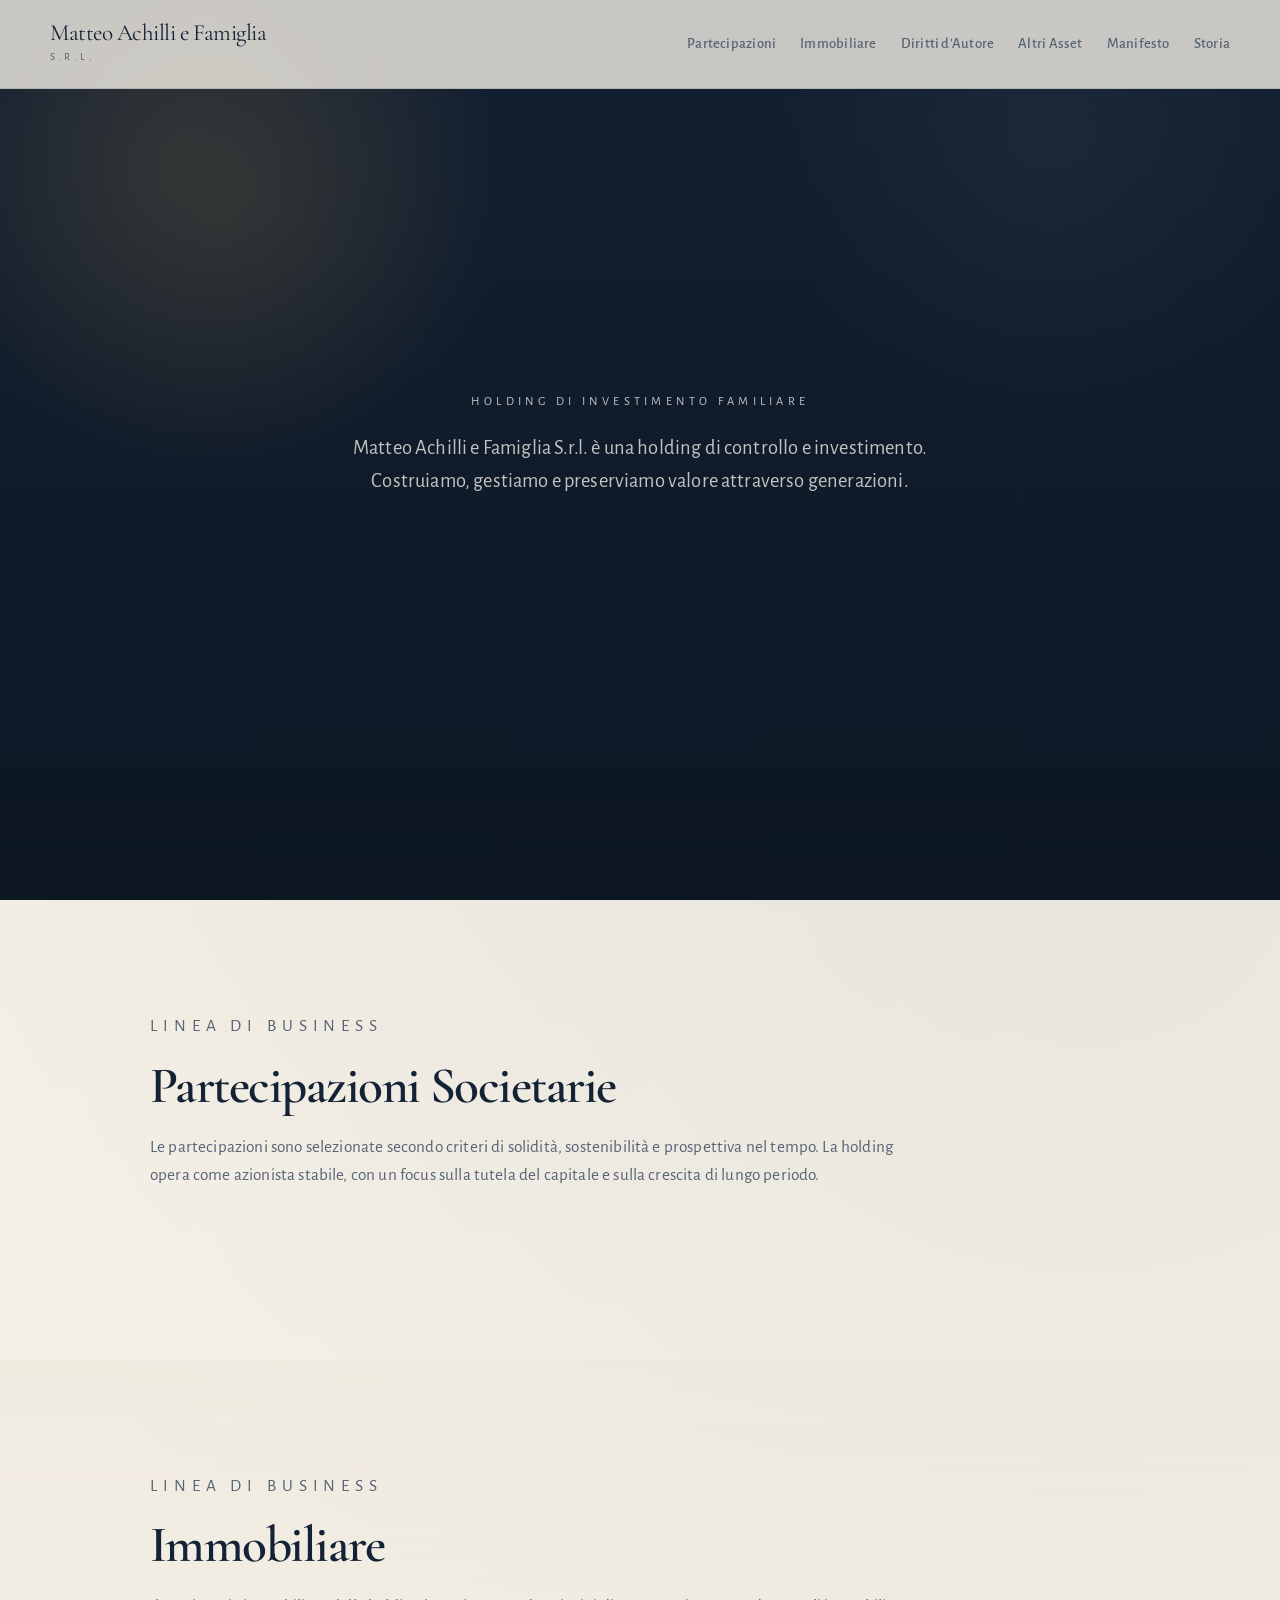
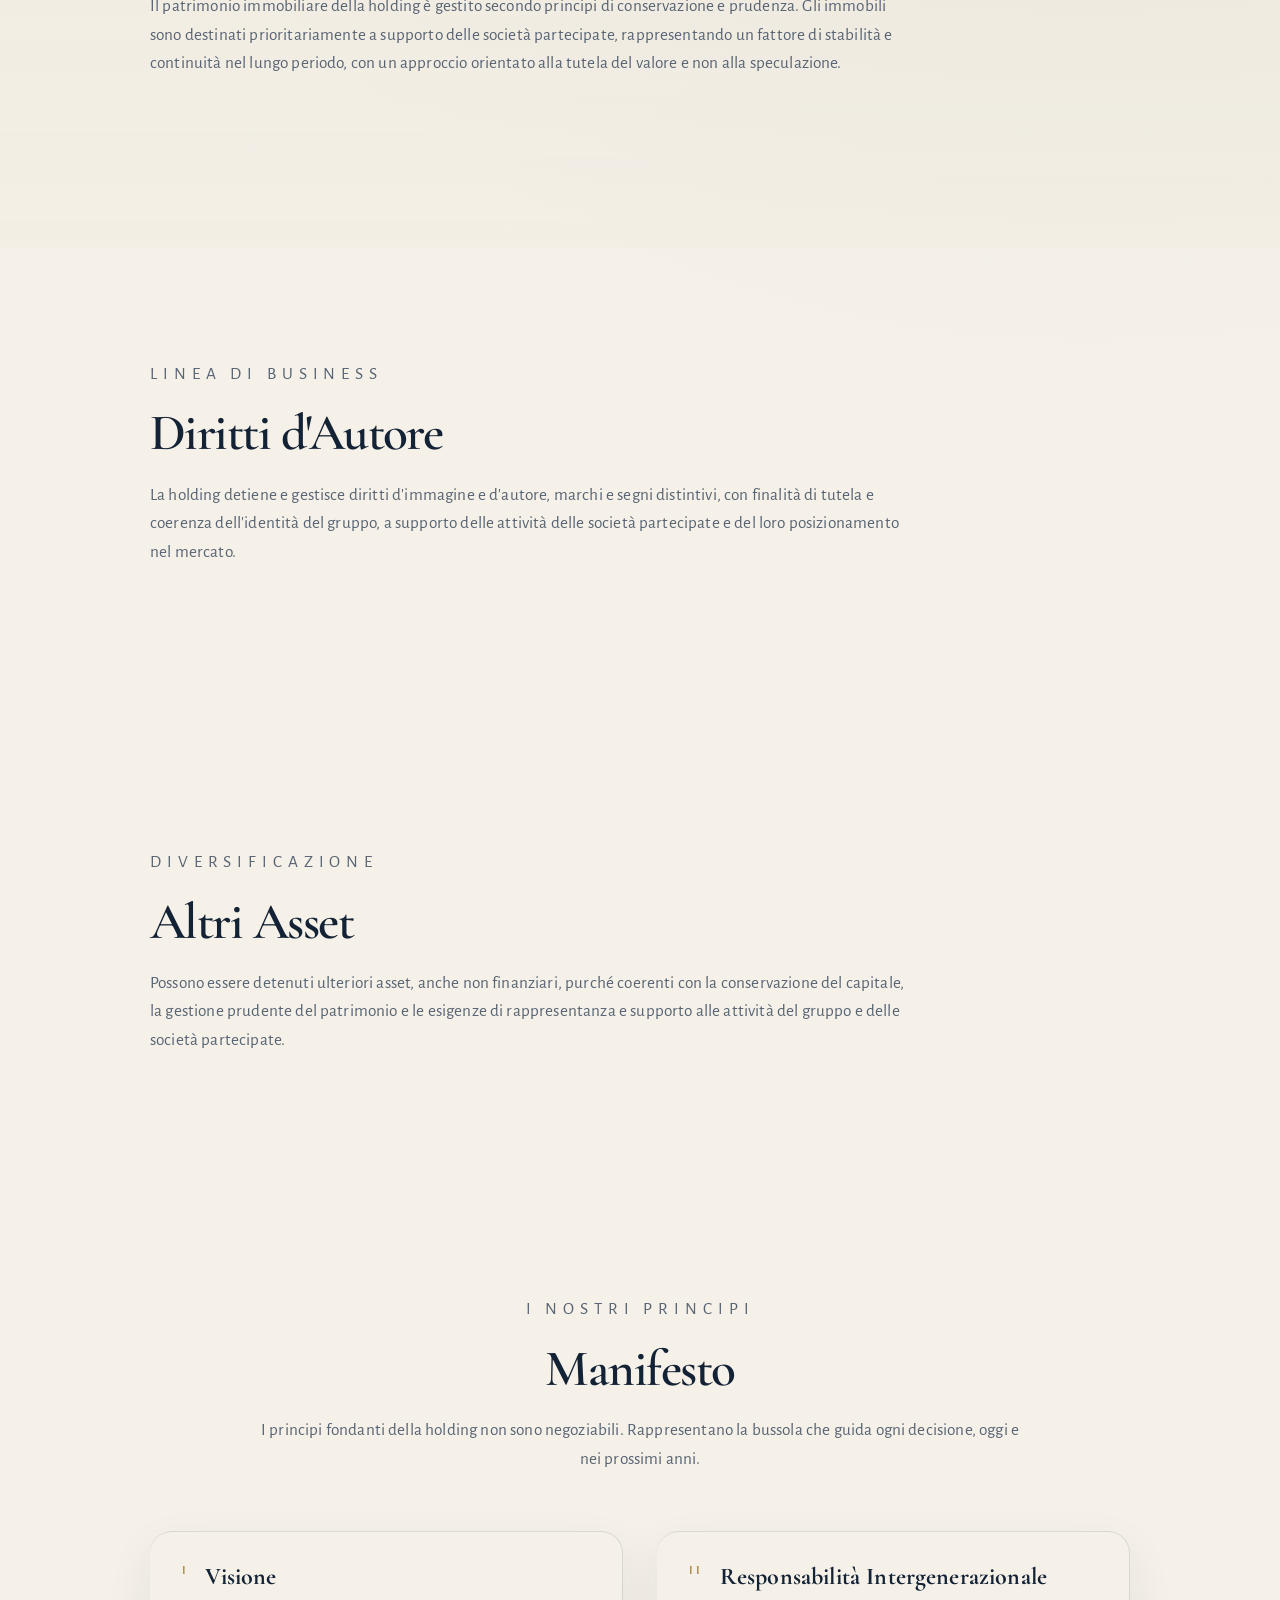
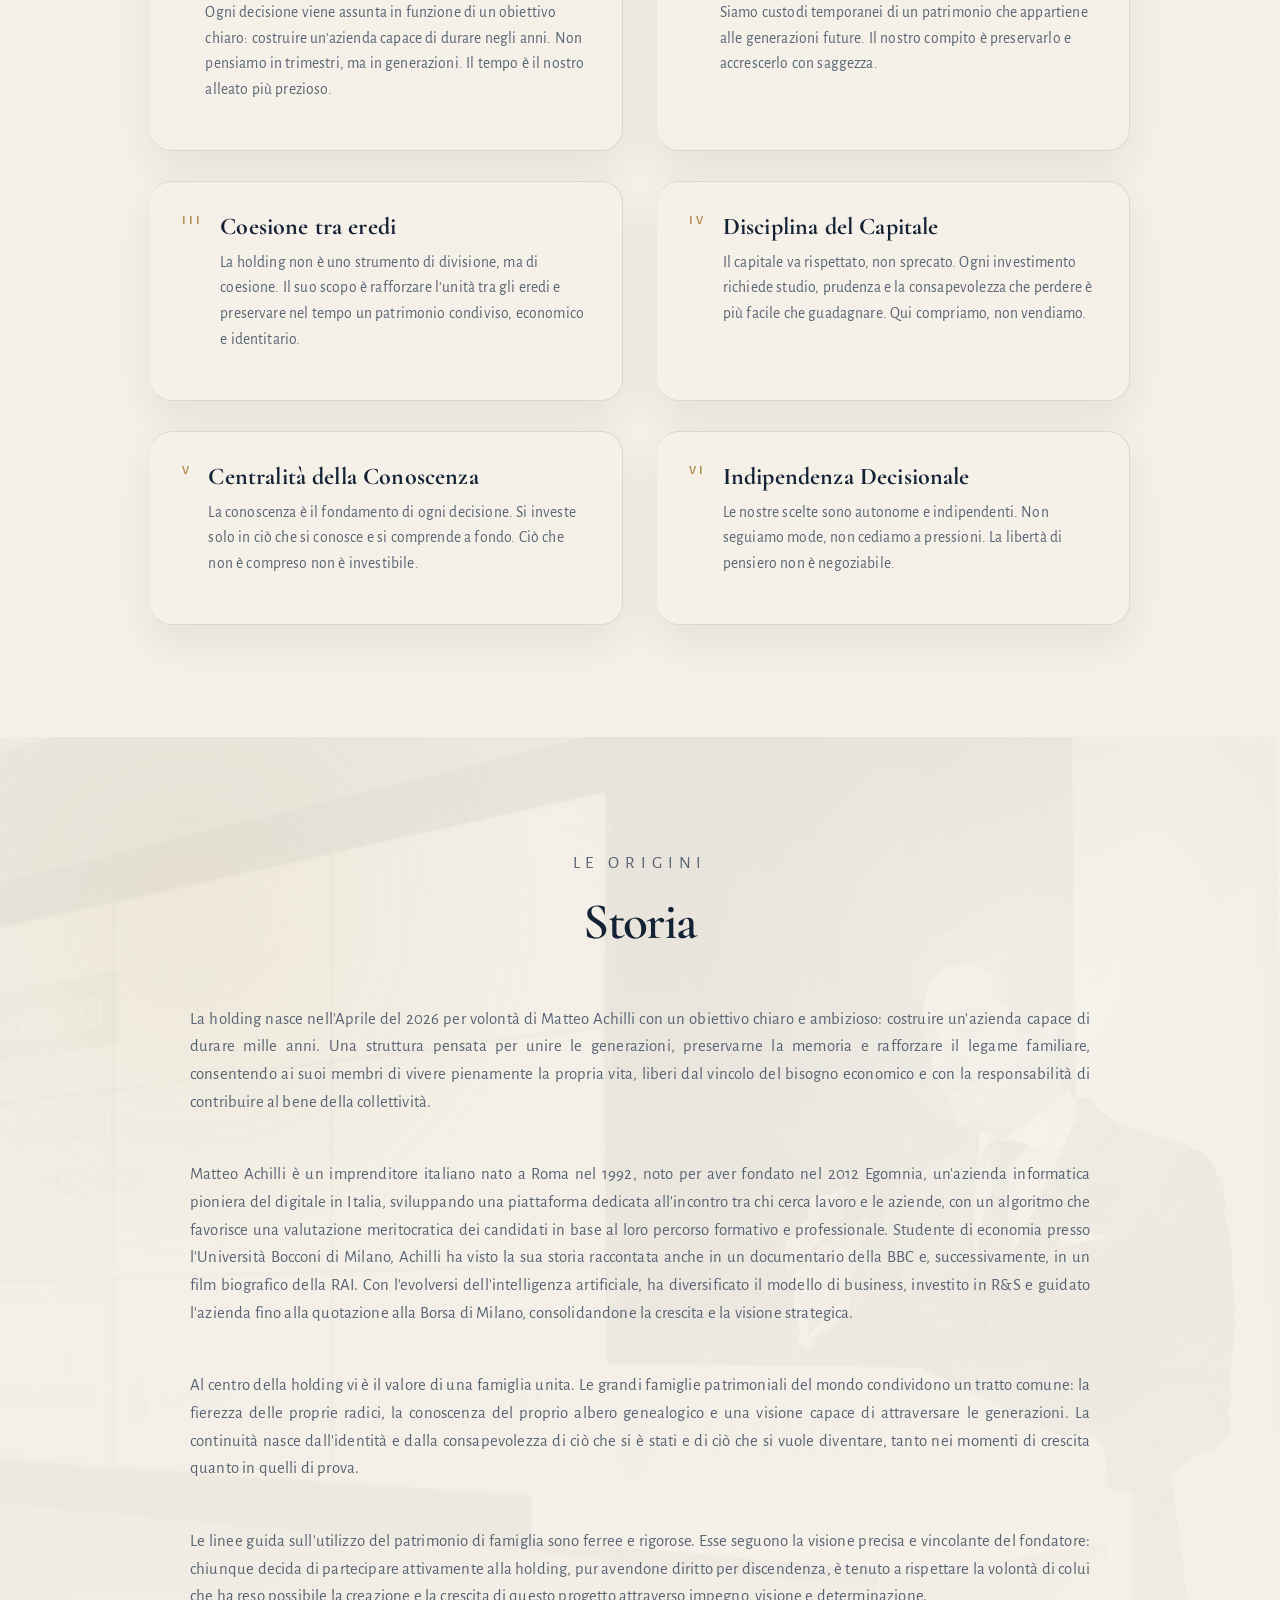
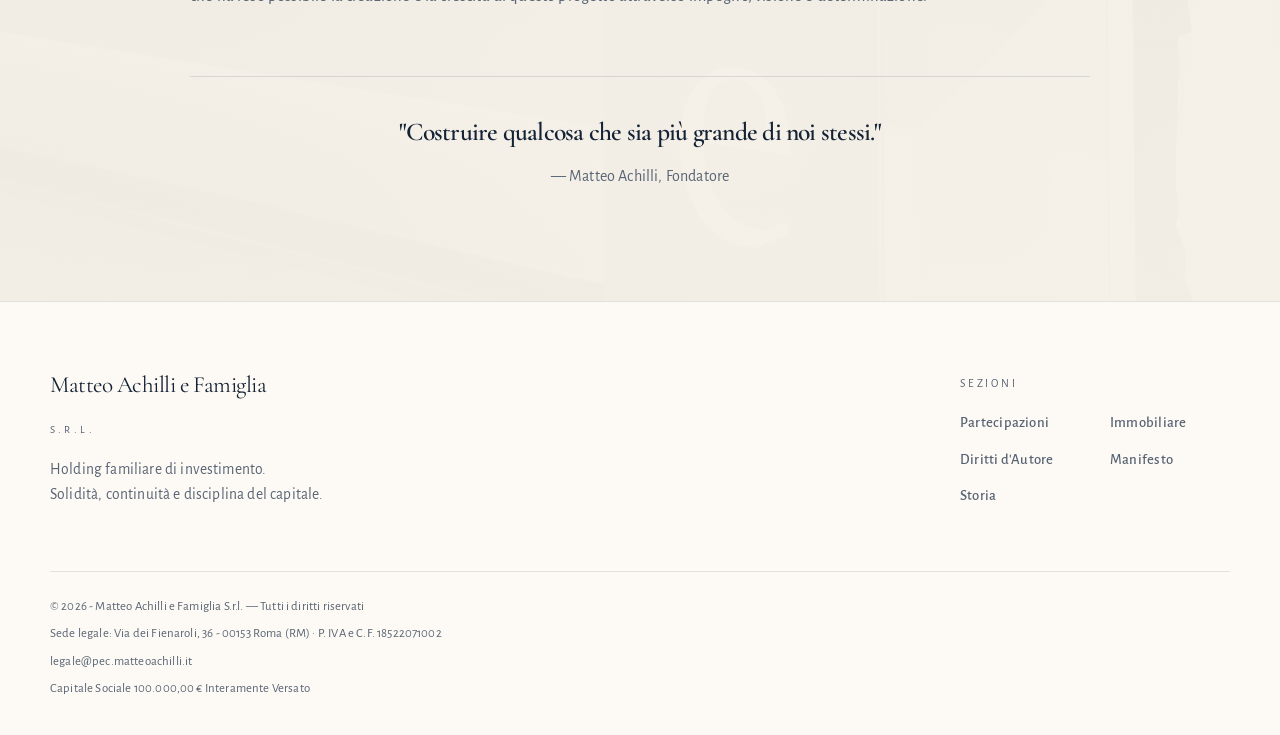
==== commit 919fbae3: "Update index.html" ====
--- a/index.html
+++ b/index.html
@@ -10,7 +10,7 @@
     />
     <meta name="robots" content="index, follow, max-image-preview:large" />
     <meta name="author" content="Matteo Achilli e Famiglia S.r.l." />
-    <meta name="keywords" content="holding familiare, investimento, Matteo Achilli, famiglia Achilli, holding di controllo, visione millenaria, continuità intergenerazionale, disciplina del capitale, Roma" />
+    <meta name="keywords" content="holding familiare, investimento, Matteo Achilli, famiglia Achilli, holding di controllo, continuità intergenerazionale, disciplina del capitale, Roma" />
 
     <!-- Canonical & hreflang -->
     <link rel="canonical" href="https://www.matteoachilli.it/" />
@@ -419,7 +419,7 @@
             <p class="footer-brand">Matteo Achilli e Famiglia</p>
             <p class="footer-subtitle">S.r.l.</p>
             <p class="footer-copy">
-              Holding familiare di investimento con visione millenaria.<br />
+              Holding familiare di investimento.<br />
               Solidità, continuità e disciplina del capitale.
             </p>
           </div>
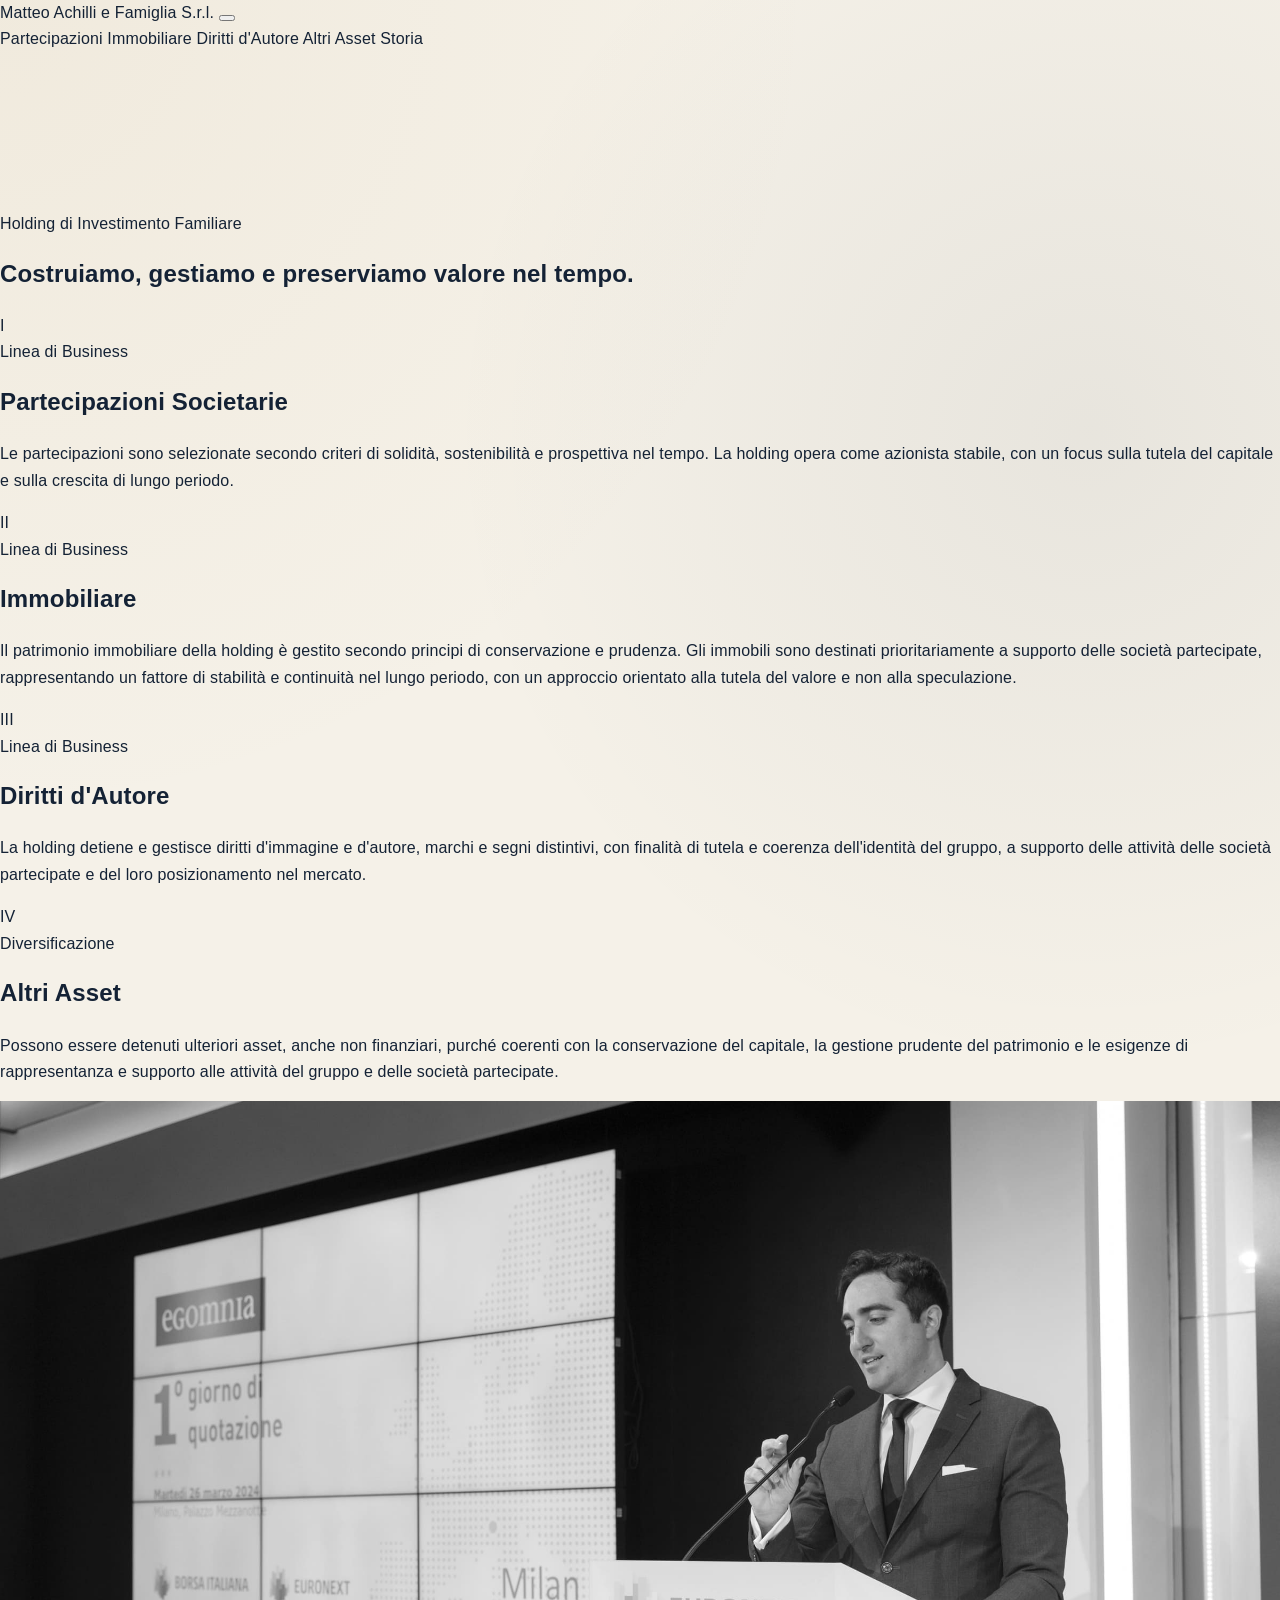
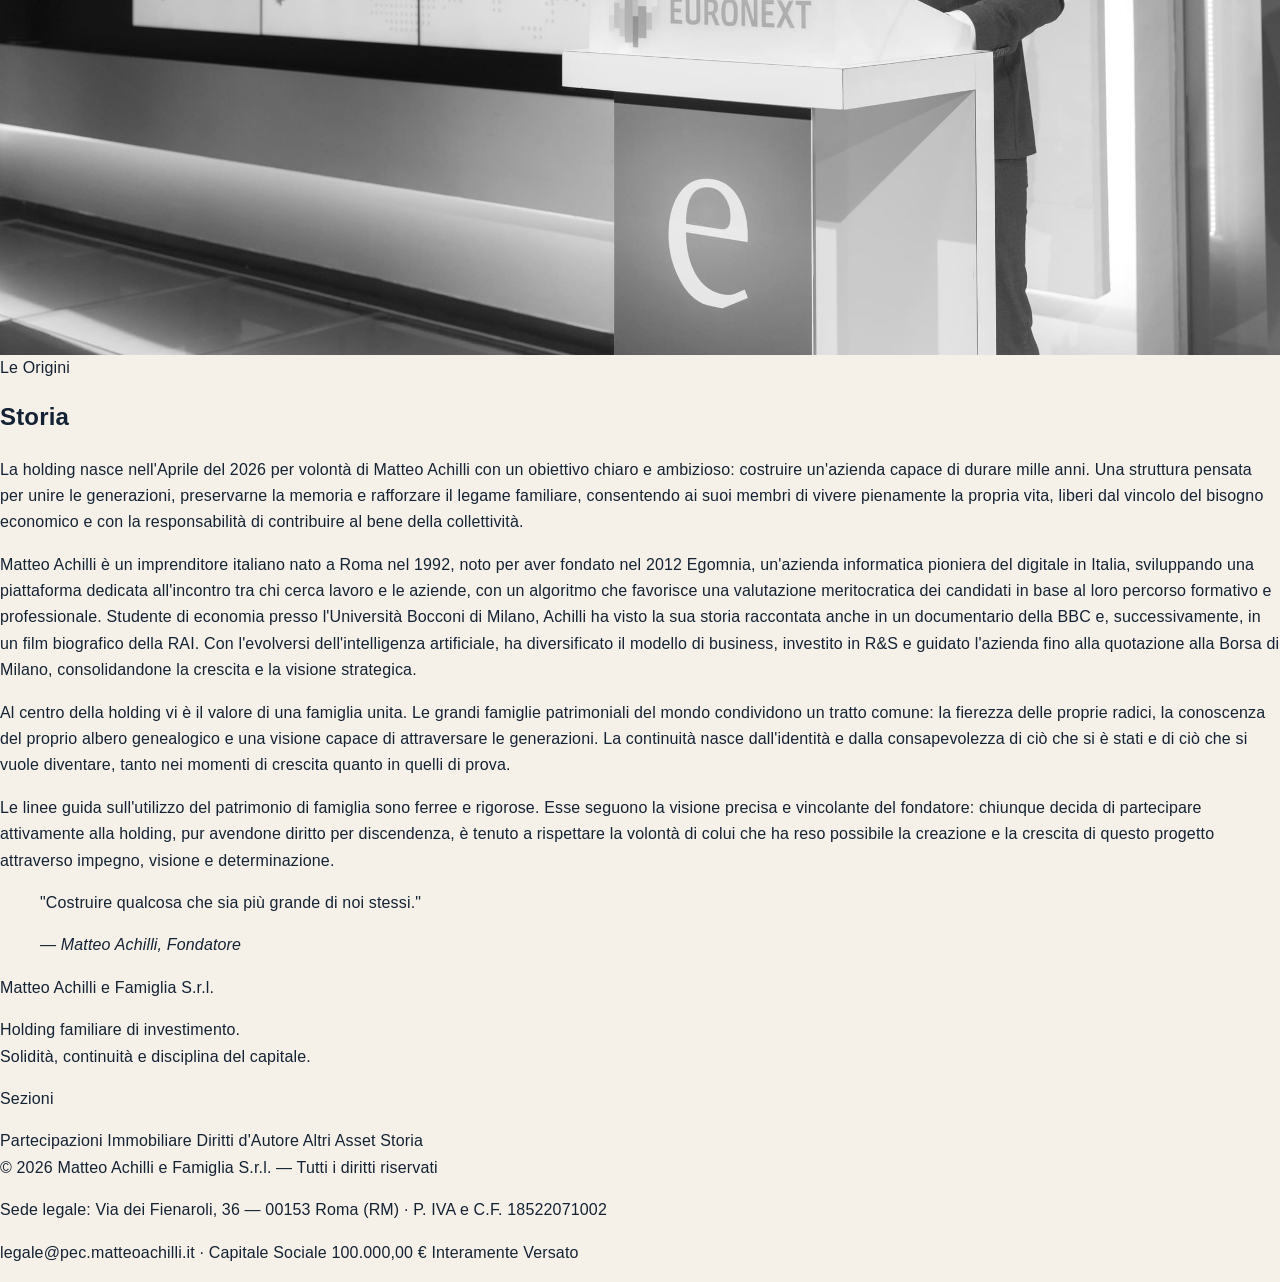
==== commit 7753005b: "Update index.html" ====
--- a/index.html
+++ b/index.html
@@ -4,23 +4,18 @@
     <meta charset="UTF-8" />
     <meta name="viewport" content="width=device-width, initial-scale=1.0" />
     <title>Matteo Achilli e Famiglia S.r.l. — Holding Familiare di Investimento</title>
-    <meta
-      name="description"
-      content="Holding familiare di investimento. Solidità, continuità intergenerazionale e disciplina del capitale. Scopri partecipazioni, manifesto e storia del fondatore Matteo Achilli."
-    />
+    <meta name="description" content="Holding familiare di investimento. Solidità, continuità intergenerazionale e disciplina del capitale. Scopri partecipazioni e storia del fondatore Matteo Achilli." />
     <meta name="robots" content="index, follow, max-image-preview:large" />
     <meta name="author" content="Matteo Achilli e Famiglia S.r.l." />
     <meta name="keywords" content="holding familiare, investimento, Matteo Achilli, famiglia Achilli, holding di controllo, continuità intergenerazionale, disciplina del capitale, Roma" />
 
-    <!-- Canonical & hreflang -->
     <link rel="canonical" href="https://www.matteoachilli.it/" />
     <link rel="alternate" hreflang="it" href="https://www.matteoachilli.it/" />
     <link rel="alternate" hreflang="x-default" href="https://www.matteoachilli.it/" />
 
-    <!-- Open Graph -->
     <meta property="og:type" content="website" />
     <meta property="og:title" content="Matteo Achilli e Famiglia S.r.l. — Holding Familiare" />
-    <meta property="og:description" content="Holding familiare di investimento. Solidità, continuità intergenerazionale e disciplina del capitale. Scopri partecipazioni, manifesto e storia del fondatore." />
+    <meta property="og:description" content="Holding familiare di investimento. Solidità, continuità intergenerazionale e disciplina del capitale." />
     <meta property="og:url" content="https://www.matteoachilli.it/" />
     <meta property="og:site_name" content="Matteo Achilli e Famiglia S.r.l." />
     <meta property="og:locale" content="it_IT" />
@@ -29,31 +24,25 @@
     <meta property="og:image:width" content="1200" />
     <meta property="og:image:height" content="630" />
 
-    <!-- Twitter Card -->
     <meta name="twitter:card" content="summary_large_image" />
     <meta name="twitter:title" content="Matteo Achilli e Famiglia S.r.l. — Holding Familiare" />
     <meta name="twitter:description" content="Holding familiare di investimento. Solidità, continuità intergenerazionale e disciplina del capitale." />
     <meta name="twitter:image" content="https://www.matteoachilli.it/multimedia/og-image.jpg" />
     <meta name="twitter:image:alt" content="Matteo Achilli e Famiglia S.r.l. — Holding Familiare di Investimento" />
 
-    <!-- AI Discoverability -->
     <meta name="X-Robots-Tag" content="index, follow" />
 
-    <!-- Favicon & Icons -->
     <link rel="icon" href="multimedia/favicon.ico" type="image/x-icon" />
     <link rel="apple-touch-icon" href="multimedia/favicon.ico" />
 
     <link rel="preconnect" href="https://fonts.googleapis.com" />
     <link rel="preconnect" href="https://fonts.gstatic.com" crossorigin />
-    <link
-      href="https://fonts.googleapis.com/css2?family=Alegreya+Sans:wght@400;500;700&family=Cormorant+Garamond:wght@500;600;700&display=swap"
-      rel="stylesheet"
-    />
+    <link href="https://fonts.googleapis.com/css2?family=Playfair+Display:ital,wght@0,400;0,500;0,600;0,700;1,400;1,500&family=DM+Sans:opsz,wght@9..40,300;9..40,400;9..40,500&display=swap" rel="stylesheet" />
     <link rel="stylesheet" href="styles.css" />
     <script defer src="script.js"></script>
   </head>
   <body>
-    <!-- ========== JSON-LD Structured Data ========== -->
+
     <script type="application/ld+json">
     {
       "@context": "https://schema.org",
@@ -66,385 +55,209 @@
           "legalName": "Matteo Achilli e Famiglia S.r.l.",
           "description": "Holding familiare di investimento. Costruiamo, gestiamo e preserviamo valore attraverso generazioni con disciplina del capitale, coesione tra eredi e indipendenza decisionale.",
           "url": "https://www.matteoachilli.it/",
-          "logo": {
-            "@type": "ImageObject",
-            "url": "https://www.matteoachilli.it/multimedia/favicon.ico"
-          },
-          "image": {
-            "@type": "ImageObject",
-            "url": "https://www.matteoachilli.it/multimedia/storia.jpg",
-            "caption": "Matteo Achilli — Fondatore della holding familiare"
-          },
+          "logo": { "@type": "ImageObject", "url": "https://www.matteoachilli.it/multimedia/favicon.ico" },
+          "image": { "@type": "ImageObject", "url": "https://www.matteoachilli.it/multimedia/storia.jpg", "caption": "Matteo Achilli — Fondatore della holding familiare" },
           "foundingDate": "2026-04",
-          "founder": {
-            "@type": "Person",
-            "@id": "https://www.matteoachilli.it/#person-matteo"
-          },
-          "address": {
-            "@type": "PostalAddress",
-            "streetAddress": "Via dei Fienaroli, 36",
-            "postalCode": "00153",
-            "addressLocality": "Roma",
-            "addressRegion": "RM",
-            "addressCountry": "IT"
-          },
-          "taxID": "18522071002",
-          "vatID": "18522071002",
-          "knowsAbout": [
-            "Holding di controllo",
-            "Investimento familiare",
-            "Partecipazioni societarie",
-            "Gestione immobiliare",
-            "Diritti d'autore",
-            "Proprietà intellettuale"
-          ],
-          "sameAs": [
-            "https://progettotalia.it"
-          ]
+          "founder": { "@type": "Person", "@id": "https://www.matteoachilli.it/#person-matteo" },
+          "address": { "@type": "PostalAddress", "streetAddress": "Via dei Fienaroli, 36", "postalCode": "00153", "addressLocality": "Roma", "addressRegion": "RM", "addressCountry": "IT" },
+          "taxID": "18522071002", "vatID": "18522071002",
+          "knowsAbout": ["Holding di controllo","Investimento familiare","Partecipazioni societarie","Gestione immobiliare","Diritti d'autore","Proprietà intellettuale"],
+          "sameAs": ["https://progettotalia.it"]
         },
         {
           "@type": "Person",
           "@id": "https://www.matteoachilli.it/#person-matteo",
-          "name": "Matteo Achilli",
-          "givenName": "Matteo",
-          "familyName": "Achilli",
-          "birthDate": "1992",
-          "birthPlace": {
-            "@type": "Place",
-            "name": "Roma"
-          },
-          "nationality": "IT",
+          "name": "Matteo Achilli", "givenName": "Matteo", "familyName": "Achilli",
+          "birthDate": "1992", "birthPlace": { "@type": "Place", "name": "Roma" }, "nationality": "IT",
           "jobTitle": "Fondatore",
           "description": "Imprenditore italiano, fondatore di Egomnia nel 2012 e della holding Matteo Achilli e Famiglia S.r.l. nel 2026. Studente di economia presso l'Università Bocconi di Milano.",
-          "affiliation": {
-            "@type": "Organization",
-            "name": "Matteo Achilli e Famiglia S.r.l."
-          },
-          "alumniOf": {
-            "@type": "CollegeOrUniversity",
-            "name": "Università Bocconi",
-            "address": {
-              "@type": "PostalAddress",
-              "addressLocality": "Milano"
-            }
-          },
-          "sameAs": [
-            "https://progettotalia.it",
-            "https://www.matteoachilli.it/"
-          ]
+          "affiliation": { "@type": "Organization", "name": "Matteo Achilli e Famiglia S.r.l." },
+          "alumniOf": { "@type": "CollegeOrUniversity", "name": "Università Bocconi", "address": { "@type": "PostalAddress", "addressLocality": "Milano" } },
+          "sameAs": ["https://progettotalia.it","https://www.matteoachilli.it/"]
         },
-        {
-          "@type": "WebSite",
-          "@id": "https://www.matteoachilli.it/#website",
-          "name": "Matteo Achilli e Famiglia S.r.l.",
-          "url": "https://www.matteoachilli.it/",
-          "inLanguage": "it",
-          "publisher": {
-            "@id": "https://www.matteoachilli.it/#organization"
-          }
-        },
-        {
-          "@type": "BreadcrumbList",
-          "itemListElement": [
-            {
-              "@type": "ListItem",
-              "position": 1,
-              "name": "Home",
-              "item": "https://www.matteoachilli.it/"
-            }
-          ]
-        },
-        {
-          "@type": "FAQPage",
-          "mainEntity": [
-            {
-              "@type": "Question",
-              "name": "Che cos'è Matteo Achilli e Famiglia S.r.l.?",
-              "acceptedAnswer": {
-                "@type": "Answer",
-                "text": "Matteo Achilli e Famiglia S.r.l. è una holding familiare di controllo e investimento fondata nel 2026."
-              }
-            },
-            {
-              "@type": "Question",
-              "name": "Qual è la visione della holding?",
-              "acceptedAnswer": {
-                "@type": "Answer",
-                "text": "Ogni decisione è assunta in funzione di un obiettivo chiaro — costruire un'azienda capace di durare, pensando in generazioni e non in trimestri."
-              }
-            },
-            {
-              "@type": "Question",
-              "name": "Chi è il fondatore della holding?",
-              "acceptedAnswer": {
-                "@type": "Answer",
-                "text": "Matteo Achilli, imprenditore italiano nato a Roma nel 1992, fondatore di Egomnia (2012) e della holding Matteo Achilli e Famiglia S.r.l. (2026). Studente di economia presso l'Università Bocconi di Milano."
-              }
-            },
-            {
-              "@type": "Question",
-              "name": "Quali sono i principi della holding?",
-              "acceptedAnswer": {
-                "@type": "Answer",
-                "text": "I sei principi fondanti sono: Responsabilità Intergenerazionale, Coesione tra eredi, Disciplina del Capitale, Centralità della Conoscenza, Indipendenza Decisionale. Non sono negoziabili."
-              }
-            },
-            {
-              "@type": "Question",
-              "name": "Dove ha sede Matteo Achilli e Famiglia S.r.l.?",
-              "acceptedAnswer": {
-                "@type": "Answer",
-                "text": "La sede legale è in Via dei Fienaroli, 36 — 00153 Roma (RM), Italia. P. IVA e C.F. 18522071002."
-              }
-            }
-          ]
-        }
+        { "@type": "WebSite", "@id": "https://www.matteoachilli.it/#website", "name": "Matteo Achilli e Famiglia S.r.l.", "url": "https://www.matteoachilli.it/", "inLanguage": "it", "publisher": { "@id": "https://www.matteoachilli.it/#organization" } },
+        { "@type": "BreadcrumbList", "itemListElement": [{ "@type": "ListItem", "position": 1, "name": "Home", "item": "https://www.matteoachilli.it/" }] }
       ]
     }
     </script>
 
-    <div class="site-shell">
-      <header class="site-header">
-        <div class="container header-inner">
-          <a class="brand" href="#top" aria-label="Vai all'inizio della pagina">
-            <span class="brand-title">Matteo Achilli e Famiglia</span>
-            <span class="brand-subtitle">S.r.l.</span>
-          </a>
-
-          <button class="menu-toggle" type="button" aria-expanded="false" aria-controls="site-nav" data-nav-toggle>
-            <span></span>
-            <span></span>
-            <span></span>
-            <span class="sr-only">Apri menu</span>
-          </button>
-
-          <nav class="site-nav" id="site-nav" data-nav>
+    <!-- ========== HEADER ========== -->
+    <header class="nav-bar" id="navbar">
+      <div class="nav-bar-inner">
+        <a class="logo" href="#home">
+          <span class="logo-name">Matteo Achilli e Famiglia</span>
+          <span class="logo-legal">S.r.l.</span>
+        </a>
+        <button class="hamburger" type="button" aria-expanded="false" aria-controls="main-nav" data-nav-toggle>
+          <span class="hamburger-box"><span class="hamburger-inner"></span></span>
+          <span class="sr-only">Menu</span>
+        </button>
+        <nav class="primary-nav" id="main-nav" data-nav>
+          <a href="#partecipazioni">Partecipazioni</a>
+          <a href="#immobiliare">Immobiliare</a>
+          <a href="#diritti-autore">Diritti d'Autore</a>
+          <a href="#altri-asset">Altri Asset</a>
+          <a href="#storia">Storia</a>
+        </nav>
+      </div>
+    </header>
+
+    <main>
+
+      <!-- ========== HERO ========== -->
+      <section class="hero-full" id="home">
+        <video class="hero-full-video" src="multimedia/storia.mp4" autoplay muted loop playsinline></video>
+        <div class="hero-full-veil"></div>
+        <div class="hero-full-body">
+          <div class="hero-full-rule"></div>
+          <p class="hero-full-kicker">Holding di Investimento Familiare</p>
+          <h1 class="hero-full-headline">
+            <span class="hfh-line">Costruiamo, gestiamo</span>
+            <span class="hfh-line">e preserviamo valore</span>
+            <span class="hfh-line hfh-accent">nel tempo.</span>
+          </h1>
+
+        </div>
+      </section>
+
+      <!-- ========== PARTECIPAZIONI ========== -->
+      <section class="biz-section" id="partecipazioni">
+        <div class="biz-grid biz-left">
+          <div class="biz-num" aria-hidden="true">I</div>
+          <div class="biz-content">
+            <p class="biz-kicker">Linea di Business</p>
+            <h2 class="biz-title">Partecipazioni Societarie</h2>
+            <div class="biz-rule"></div>
+            <p class="biz-text">
+              Le partecipazioni sono selezionate secondo criteri di solidità, sostenibilità e prospettiva nel tempo. La holding opera come azionista stabile, con un focus sulla tutela del capitale e sulla crescita di lungo periodo.
+            </p>
+          </div>
+        </div>
+      </section>
+
+      <!-- ========== IMMOBILIARE ========== -->
+      <section class="biz-section biz-section-alt" id="immobiliare">
+        <div class="biz-grid biz-right">
+          <div class="biz-num" aria-hidden="true">II</div>
+          <div class="biz-content">
+            <p class="biz-kicker">Linea di Business</p>
+            <h2 class="biz-title">Immobiliare</h2>
+            <div class="biz-rule"></div>
+            <p class="biz-text">
+              Il patrimonio immobiliare della holding è gestito secondo principi di conservazione e prudenza. Gli immobili sono destinati prioritariamente a supporto delle società partecipate, rappresentando un fattore di stabilità e continuità nel lungo periodo, con un approccio orientato alla tutela del valore e non alla speculazione.
+            </p>
+          </div>
+        </div>
+      </section>
+
+      <!-- ========== DIRITTI D'AUTORE ========== -->
+      <section class="biz-section" id="diritti-autore">
+        <div class="biz-grid biz-left">
+          <div class="biz-num" aria-hidden="true">III</div>
+          <div class="biz-content">
+            <p class="biz-kicker">Linea di Business</p>
+            <h2 class="biz-title">Diritti d'Autore</h2>
+            <div class="biz-rule"></div>
+            <p class="biz-text">
+              La holding detiene e gestisce diritti d'immagine e d'autore, marchi e segni distintivi, con finalità di tutela e coerenza dell'identità del gruppo, a supporto delle attività delle società partecipate e del loro posizionamento nel mercato.
+            </p>
+          </div>
+        </div>
+      </section>
+
+      <!-- ========== ALTRI ASSET ========== -->
+      <section class="biz-section biz-section-alt" id="altri-asset">
+        <div class="biz-grid biz-right">
+          <div class="biz-num" aria-hidden="true">IV</div>
+          <div class="biz-content">
+            <p class="biz-kicker">Diversificazione</p>
+            <h2 class="biz-title">Altri Asset</h2>
+            <div class="biz-rule"></div>
+            <p class="biz-text">
+              Possono essere detenuti ulteriori asset, anche non finanziari, purché coerenti con la conservazione del capitale, la gestione prudente del patrimonio e le esigenze di rappresentanza e supporto alle attività del gruppo e delle società partecipate.
+            </p>
+          </div>
+        </div>
+      </section>
+
+      <!-- ========== STORIA ========== -->
+      <section class="story-section" id="storia">
+        <div class="story-portrait">
+          <img src="multimedia/storia.jpg" alt="Matteo Achilli — Fondatore" class="story-img" />
+        </div>
+        <div class="story-text">
+          <p class="biz-kicker">Le Origini</p>
+          <h2 class="story-title">Storia</h2>
+          <div class="biz-rule"></div>
+          <div class="story-paras">
+            <p>
+              La holding nasce nell'Aprile del 2026 per volontà di Matteo Achilli con un obiettivo chiaro e
+              ambizioso: costruire un'azienda capace di durare mille anni. Una struttura
+              pensata per unire le generazioni, preservarne la memoria e rafforzare il
+              legame familiare, consentendo ai suoi membri di vivere pienamente la propria
+              vita, liberi dal vincolo del bisogno economico e con la responsabilità di
+              contribuire al bene della collettività.
+            </p>
+            <p>
+              Matteo Achilli è un imprenditore italiano nato a Roma nel 1992, noto per
+              aver fondato nel 2012 Egomnia, un'azienda informatica pioniera del digitale in Italia, sviluppando una piattaforma dedicata all'incontro
+              tra chi cerca lavoro e le aziende, con un algoritmo che favorisce
+              una valutazione meritocratica dei candidati in base al loro percorso formativo
+              e professionale. Studente di economia presso l'Università Bocconi di Milano,
+              Achilli ha visto la sua storia raccontata anche in un documentario della BBC
+              e, successivamente, in un film biografico della RAI. Con l'evolversi dell'intelligenza artificiale, ha diversificato il modello di business, investito in R&S e guidato l'azienda fino alla quotazione alla Borsa di Milano, consolidandone la crescita e la visione strategica.
+            </p>
+            <p>
+              Al centro della holding vi è il valore di una famiglia unita. Le grandi
+              famiglie patrimoniali del mondo condividono un tratto comune: la fierezza
+              delle proprie radici, la conoscenza del proprio albero genealogico e una
+              visione capace di attraversare le generazioni. La continuità nasce
+              dall'identità e dalla consapevolezza di ciò che si è stati e di ciò che si
+              vuole diventare, tanto nei momenti di crescita quanto in quelli di prova.
+            </p>
+            <p>
+              Le linee guida sull'utilizzo del patrimonio di famiglia sono ferree e
+              rigorose. Esse seguono la visione precisa e vincolante del fondatore: chiunque decida di
+              partecipare attivamente alla holding, pur avendone diritto per discendenza,
+              è tenuto a rispettare la volontà di colui che ha reso possibile
+              la creazione e la crescita di questo progetto attraverso impegno, visione e
+              determinazione.
+            </p>
+          </div>
+          <blockquote class="story-quote">
+            <p>"Costruire qualcosa che sia più grande di noi stessi."</p>
+            <cite>— Matteo Achilli, Fondatore</cite>
+          </blockquote>
+        </div>
+      </section>
+
+    </main>
+
+    <!-- ========== FOOTER ========== -->
+    <footer class="page-footer">
+      <div class="page-footer-grid">
+        <div>
+          <p class="ft-brand">Matteo Achilli e Famiglia <span class="ft-legal">S.r.l.</span></p>
+          <p class="ft-desc">Holding familiare di investimento.<br>Solidità, continuità e disciplina del capitale.</p>
+        </div>
+        <div class="ft-nav-wrap">
+          <p class="ft-label">Sezioni</p>
+          <nav class="ft-nav">
             <a href="#partecipazioni">Partecipazioni</a>
             <a href="#immobiliare">Immobiliare</a>
             <a href="#diritti-autore">Diritti d'Autore</a>
             <a href="#altri-asset">Altri Asset</a>
-            <a href="#manifesto">Manifesto</a>
             <a href="#storia">Storia</a>
           </nav>
         </div>
-      </header>
-
-      <main id="top">
-        <section class="hero section reveal">
-          <video
-            class="hero-video"
-            src="multimedia/storia.mp4"
-            autoplay
-            muted
-            loop
-            playsinline
-          ></video>
-          <div class="container hero-panel">
-            <p class="eyebrow">Holding di Investimento Familiare</p>
-            <p class="hero-copy">
-              Matteo Achilli e Famiglia S.r.l. è una holding di controllo e
-              investimento.<br>
-              Costruiamo, gestiamo e preserviamo valore attraverso generazioni.
-            </p>
-        </section>
-
-        <section id="partecipazioni" class="section reveal">
-          <div class="container narrow">
-            <div class="section-heading">
-              <p class="eyebrow">Linea di Business</p>
-              <h2>Partecipazioni Societarie</h2>
-              <p>
-                Le partecipazioni sono selezionate secondo criteri di solidità, sostenibilità e prospettiva nel tempo. La holding opera come azionista stabile, con un focus sulla tutela del capitale e sulla crescita di lungo periodo.
-              </p>
-            </div>
-          </div>
-        </section>
-
-        <section id="immobiliare" class="section section-muted reveal">
-          <div class="container narrow">
-            <div class="section-heading">
-              <p class="eyebrow">Linea di Business</p>
-              <h2>Immobiliare</h2>
-              <p>
-                Il patrimonio immobiliare della holding è gestito secondo principi di conservazione e prudenza. Gli immobili sono destinati prioritariamente a supporto delle società partecipate, rappresentando un fattore di stabilità e continuità nel lungo periodo, con un approccio orientato alla tutela del valore e non alla speculazione.
-              </p>
-            </div>
-          </div>
-        </section>
-
-        <section id="diritti-autore" class="section reveal">
-          <div class="container narrow">
-            <div class="section-heading">
-              <p class="eyebrow">Linea di Business</p>
-              <h2>Diritti d'Autore</h2>
-              <p>
-                La holding detiene e gestisce diritti d'immagine e d'autore, marchi e segni distintivi, con finalità di tutela e coerenza dell'identità del gruppo, a supporto delle attività delle società partecipate e del loro posizionamento nel mercato.
-              </p>
-            </div>
-            </div>
-        </section>
-
-        <section id="altri-asset" class="section reveal">
-          <div class="container narrow">
-            <div class="section-head-split">
-              <div class="section-heading compact-heading">
-                <p class="eyebrow">Diversificazione</p>
-                <h2>Altri Asset</h2>
-                <p>
-                  Possono essere detenuti ulteriori asset, anche non finanziari, purché coerenti con la conservazione del capitale, la gestione prudente del patrimonio e le esigenze di rappresentanza e supporto alle attività del gruppo e delle società partecipate.
-                </p>
-              </div>
-            </div>
-          </div>
-        </section>
-
-        <section id="manifesto" class="section reveal">
-          <div class="container narrow">
-            <div class="section-heading section-heading-center">
-              <p class="eyebrow">I Nostri Principi</p>
-              <h2>Manifesto</h2>
-              <p>
-                I principi fondanti della holding non sono negoziabili.
-                Rappresentano la bussola che guida ogni decisione, oggi
-                e nei prossimi anni.
-              </p>
-            </div>
-
-            <div class="grid grid-2 manifesto-grid" data-manifesto-grid>
-              <article class="manifesto-item" style="--manifesto-delay: 0ms" data-manifesto-item>
-                <div class="manifesto-index">I</div>
-                <div>
-                  <h3>Visione</h3>
-                  <p>Ogni decisione viene assunta in funzione di un obiettivo chiaro: costruire un'azienda capace di durare negli anni. Non pensiamo in trimestri, ma in generazioni. Il tempo è il nostro alleato più prezioso.</p>
-                </div>
-              </article>
-
-              <article class="manifesto-item" style="--manifesto-delay: 110ms" data-manifesto-item>
-                <div class="manifesto-index">II</div>
-                <div>
-                  <h3>Responsabilità Intergenerazionale</h3>
-                  <p>Siamo custodi temporanei di un patrimonio che appartiene alle generazioni future. Il nostro compito è preservarlo e accrescerlo con saggezza.</p>
-                </div>
-              </article>
-
-              <article class="manifesto-item" style="--manifesto-delay: 220ms" data-manifesto-item>
-                <div class="manifesto-index">III</div>
-                <div>
-                  <h3>Coesione tra eredi</h3>
-                  <p>La holding non è uno strumento di divisione, ma di coesione. Il suo scopo è rafforzare l'unità tra gli eredi e preservare nel tempo un patrimonio condiviso, economico e identitario.</p>
-                </div>
-              </article>
-
-              <article class="manifesto-item" style="--manifesto-delay: 330ms" data-manifesto-item>
-                <div class="manifesto-index">IV</div>
-                <div>
-                  <h3>Disciplina del Capitale</h3>
-                  <p>Il capitale va rispettato, non sprecato. Ogni investimento richiede studio, prudenza e la consapevolezza che perdere è più facile che guadagnare. Qui compriamo, non vendiamo.</p>
-                </div>
-              </article>
-
-              <article class="manifesto-item" style="--manifesto-delay: 440ms" data-manifesto-item>
-                <div class="manifesto-index">V</div>
-                <div>
-                  <h3>Centralità della Conoscenza</h3>
-                  <p>La conoscenza è il fondamento di ogni decisione. Si investe solo in ciò che si conosce e si comprende a fondo. Ciò che non è compreso non è investibile.</p>
-                </div>
-              </article>
-
-              <article class="manifesto-item" style="--manifesto-delay: 550ms" data-manifesto-item>
-                <div class="manifesto-index">VI</div>
-                <div>
-                  <h3>Indipendenza Decisionale</h3>
-                  <p>Le nostre scelte sono autonome e indipendenti. Non seguiamo mode, non cediamo a pressioni. La libertà di pensiero non è negoziabile.</p>
-                </div>
-              </article>
-            </div>
-          </div>
-        </section>
-
-        <section id="storia" class="section section-primary history-section reveal">
-          <div class="container history-shell">
-            <div class="section-heading section-heading-center on-dark">
-              <p class="eyebrow">Le Origini</p>
-              <h2>Storia</h2>
-            </div>
-
-            <div class="history-copy">
-              <p>
-                La holding nasce nell'Aprile del 2026 per volontà di Matteo Achilli con un obiettivo chiaro e
-                ambizioso: costruire un'azienda capace di durare mille anni. Una struttura
-                pensata per unire le generazioni, preservarne la memoria e rafforzare il
-                legame familiare, consentendo ai suoi membri di vivere pienamente la propria
-                vita, liberi dal vincolo del bisogno economico e con la responsabilità di
-                contribuire al bene della collettività.
-              </p>
-              <p>
-                Matteo Achilli è un imprenditore italiano nato a Roma nel 1992, noto per
-                aver fondato nel 2012 Egomnia, un'azienda informatica pioniera del digitale in Italia, sviluppando una piattaforma dedicata all'incontro
-                tra chi cerca lavoro e le aziende, con un algoritmo che favorisce
-                una valutazione meritocratica dei candidati in base al loro percorso formativo
-                e professionale. Studente di economia presso l'Università Bocconi di Milano,
-                Achilli ha visto la sua storia raccontata anche in un documentario della BBC
-                e, successivamente, in un film biografico della RAI. Con l'evolversi dell'intelligenza artificiale, ha diversificato il modello di business, investito in R&S e guidato l'azienda fino alla quotazione alla Borsa di Milano, consolidandone la crescita e la visione strategica.
-              </p>
-              <p>
-                Al centro della holding vi è il valore di una famiglia unita. Le grandi
-                famiglie patrimoniali del mondo condividono un tratto comune: la fierezza
-                delle proprie radici, la conoscenza del proprio albero genealogico e una
-                visione capace di attraversare le generazioni. La continuità nasce
-                dall'identità e dalla consapevolezza di ciò che si è stati e di ciò che si
-                vuole diventare, tanto nei momenti di crescita quanto in quelli di prova.
-              </p>
-              <p>
-                Le linee guida sull'utilizzo del patrimonio di famiglia sono ferree e
-                rigorose. Esse seguono la visione precisa e vincolante del fondatore: chiunque decida di
-                partecipare attivamente alla holding, pur avendone diritto per discendenza,
-                è tenuto a rispettare la volontà di colui che ha reso possibile
-                la creazione e la crescita di questo progetto attraverso impegno, visione e
-                determinazione.
-              </p>
-            </div>
-
-            <div class="history-quote">
-              <p>"Costruire qualcosa che sia più grande di noi stessi."</p>
-              <span>— Matteo Achilli, Fondatore</span>
-            </div>
-          </div>
-        </section>
-      </main>
-
-      <footer class="site-footer">
-        <div class="container footer-top">
-          <div>
-            <p class="footer-brand">Matteo Achilli e Famiglia</p>
-            <p class="footer-subtitle">S.r.l.</p>
-            <p class="footer-copy">
-              Holding familiare di investimento.<br />
-              Solidità, continuità e disciplina del capitale.
-            </p>
-          </div>
-
-          <div>
-            <p class="footer-label">Sezioni</p>
-            <nav class="footer-nav" aria-label="Navigazione secondaria">
-              <a href="#partecipazioni">Partecipazioni</a>
-              <a href="#immobiliare">Immobiliare</a>
-              <a href="#diritti-autore">Diritti d'Autore</a>
-              <a href="#manifesto">Manifesto</a>
-              <a href="#storia">Storia</a>
-             </nav>
-          </div>
-        </div>
-
-        <div class="container footer-bottom">
-          <div class="footer-legal">
-            <p>© 2026 - Matteo Achilli e Famiglia S.r.l. — Tutti i diritti riservati</p>
-            <p>Sede legale: Via dei Fienaroli, 36 - 00153 Roma (RM) · P. IVA e C.F. 18522071002</p>
-            <p>legale@pec.matteoachilli.it</p>
-            <p>Capitale Sociale 100.000,00 € Interamente Versato</p>
-          </div>
-        </div>
-      </footer>
-    </div>
+      </div>
+      <div class="page-footer-bottom">
+        <p>© 2026 Matteo Achilli e Famiglia S.r.l. — Tutti i diritti riservati</p>
+        <p>Sede legale: Via dei Fienaroli, 36 — 00153 Roma (RM) · P. IVA e C.F. 18522071002</p>
+        <p>legale@pec.matteoachilli.it · Capitale Sociale 100.000,00 € Interamente Versato</p>
+      </div>
+    </footer>
+
+    <script src="script.js"></script>
   </body>
 </html>
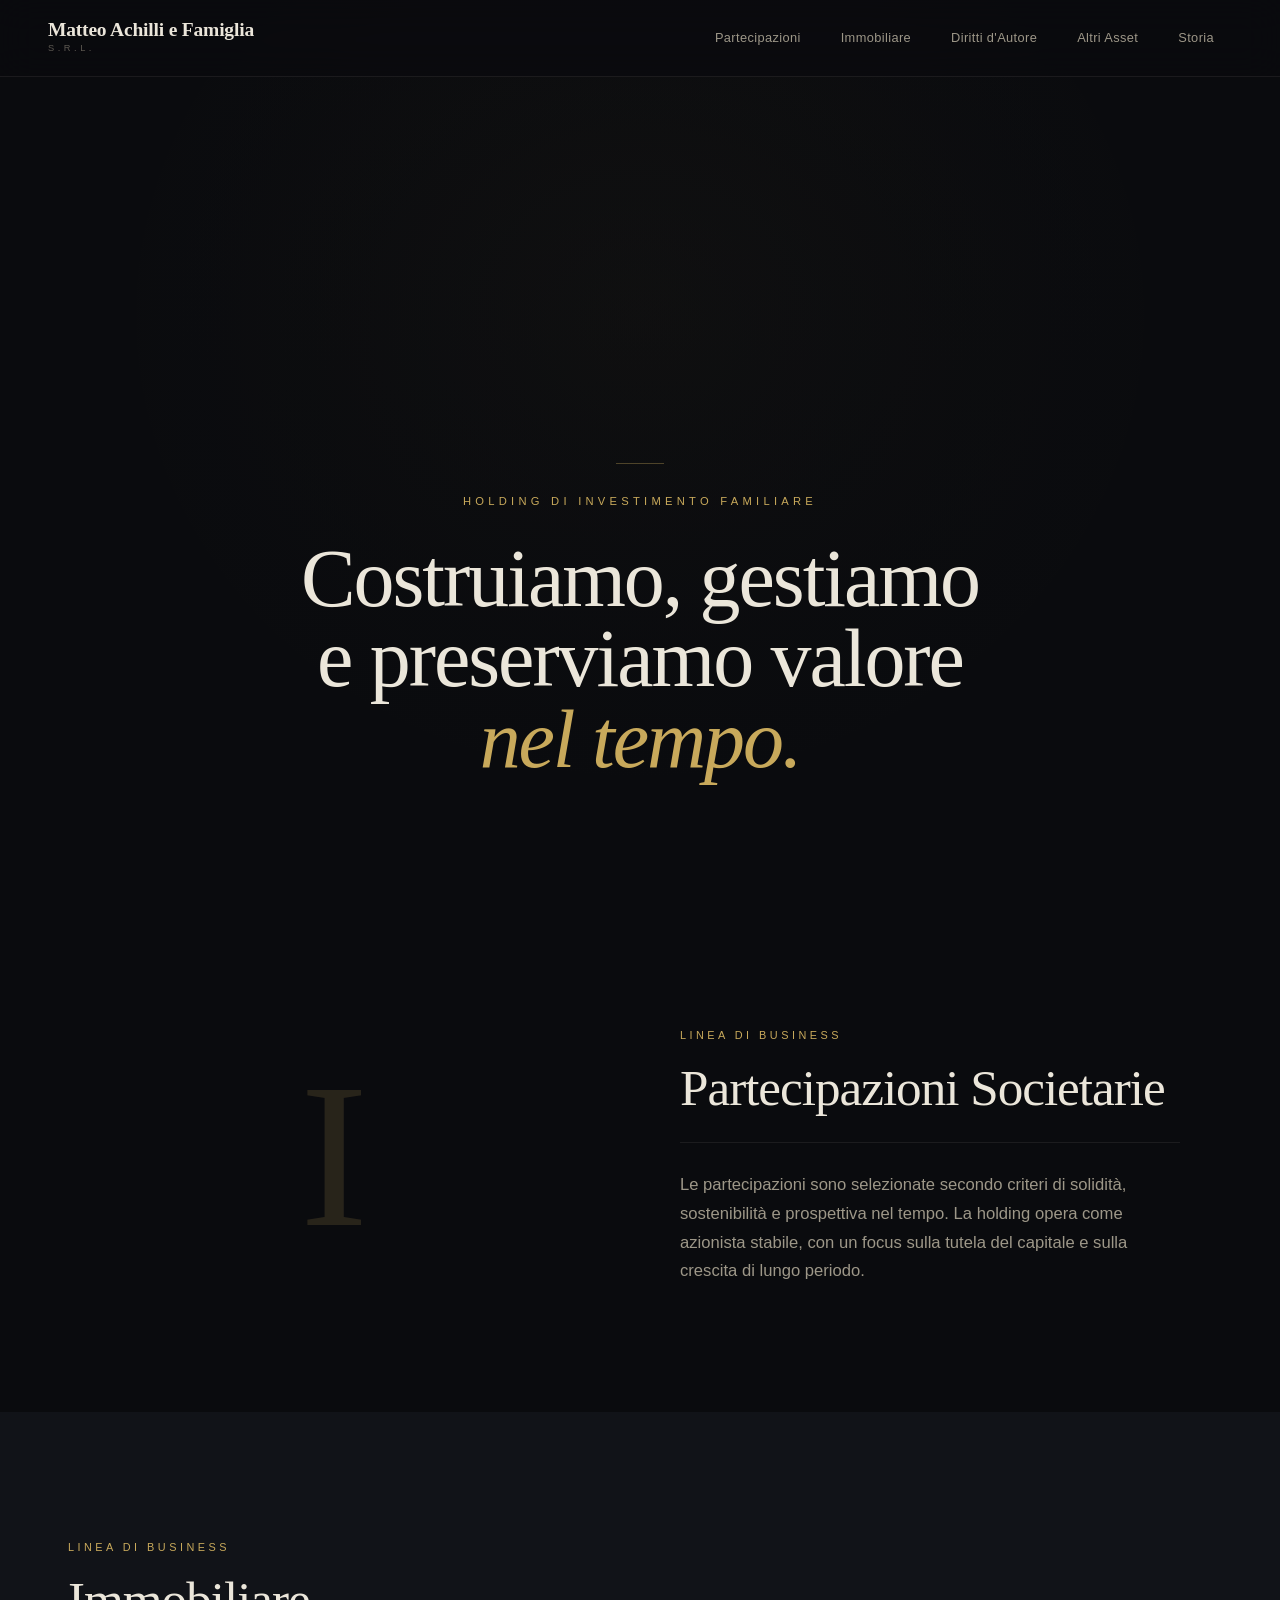
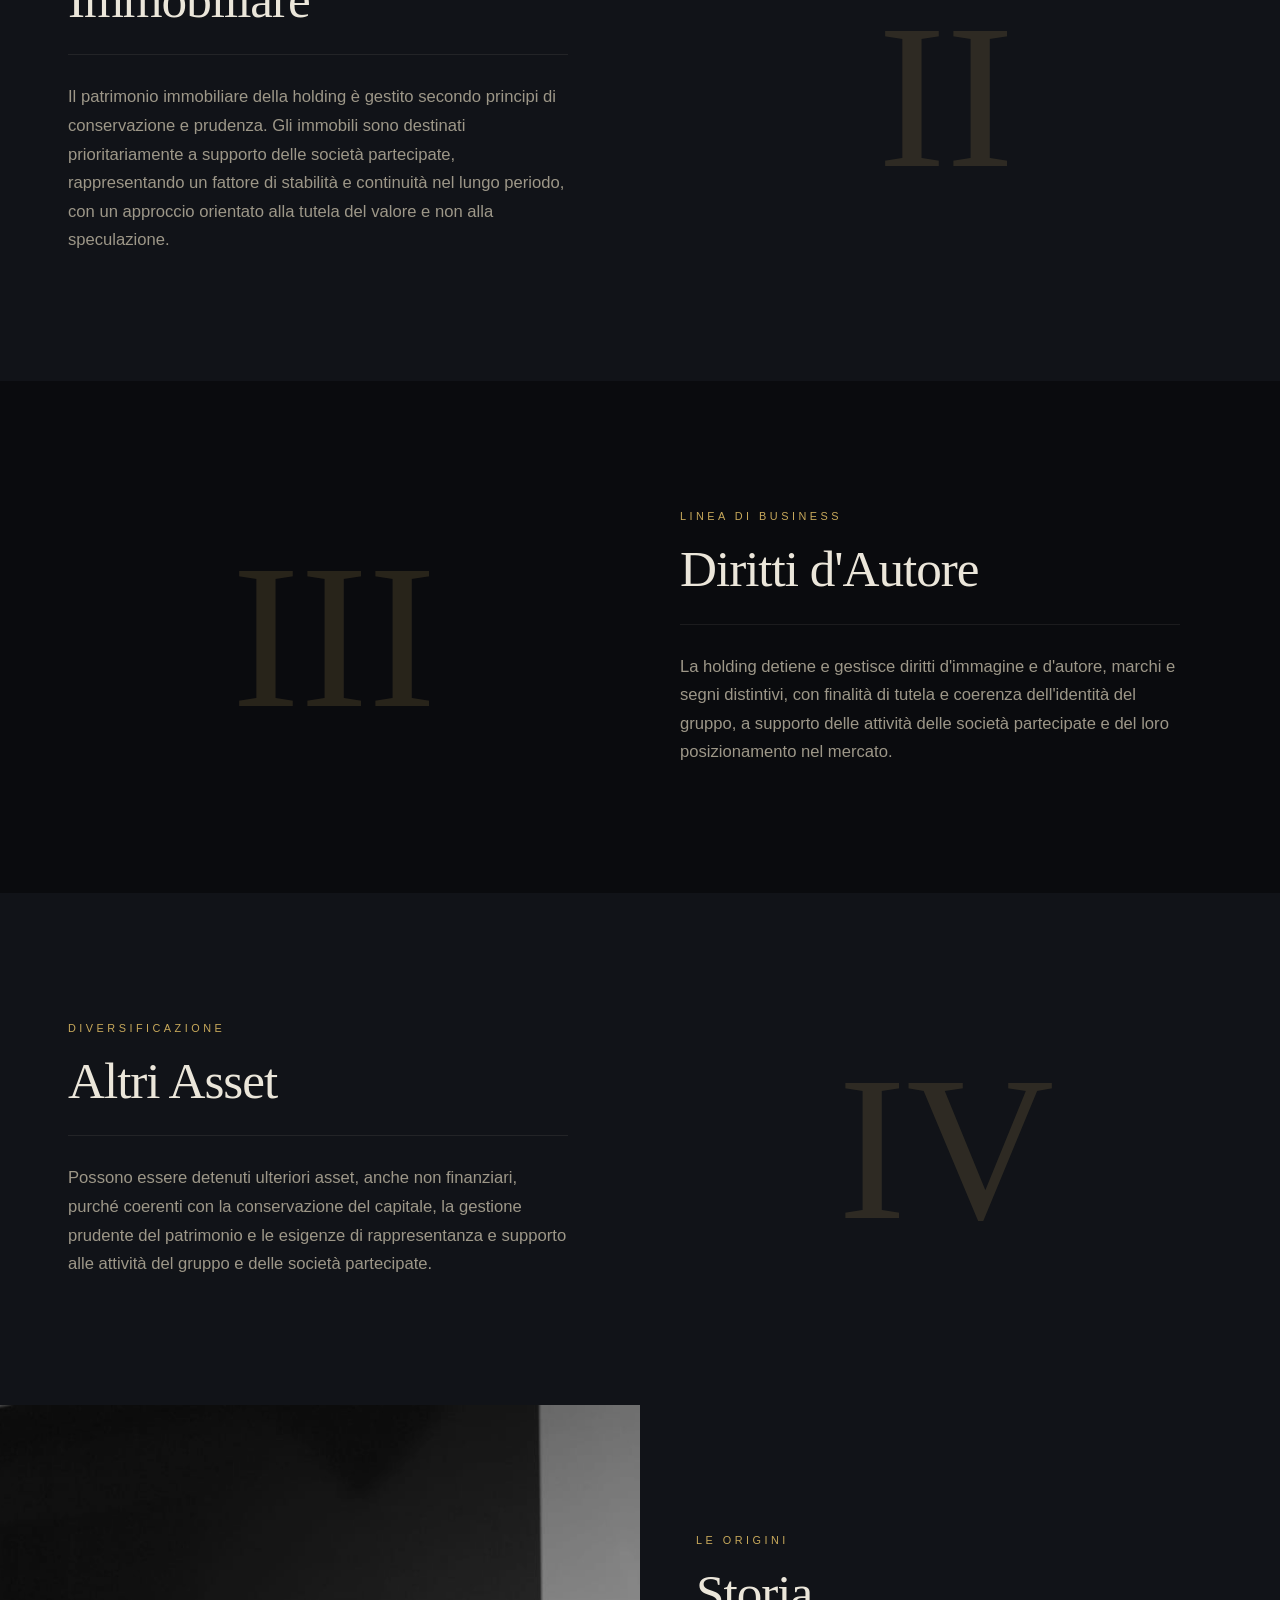
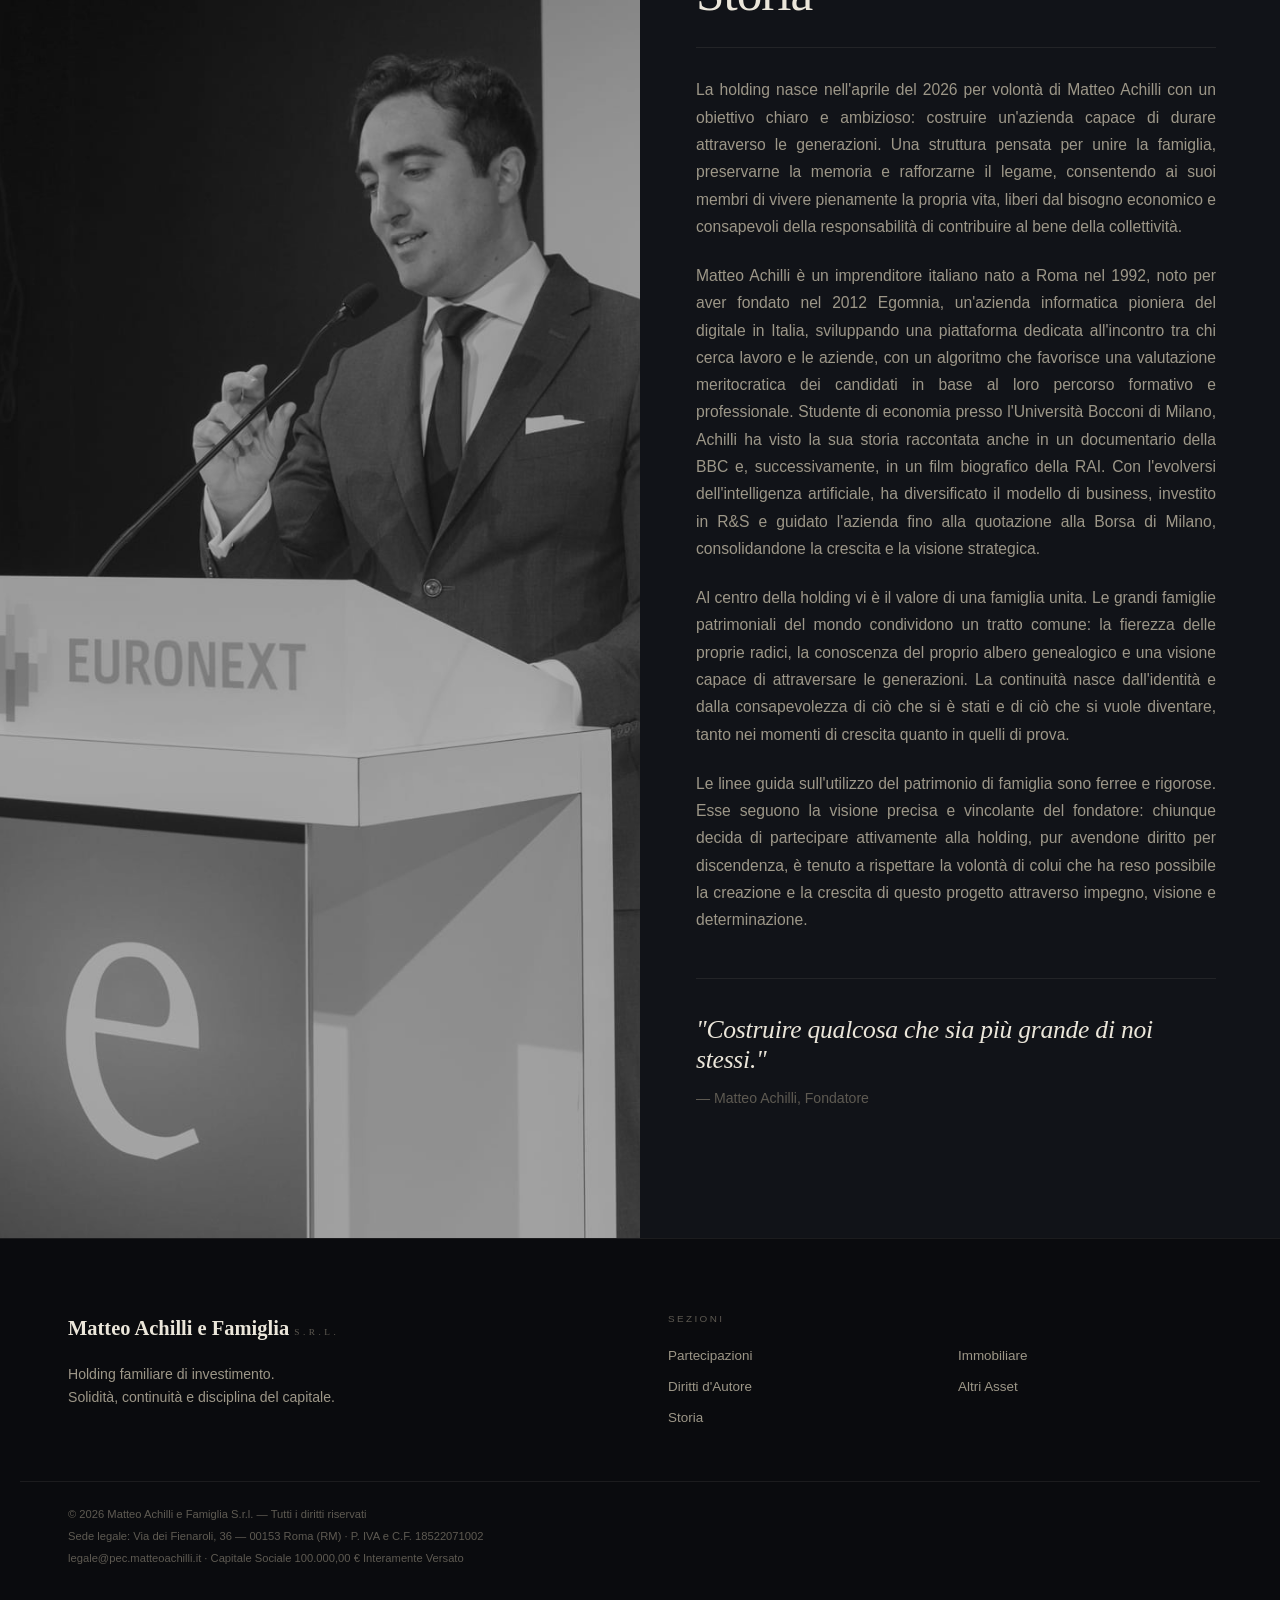
==== commit ef5892b4: "Update index.html" ====
--- a/index.html
+++ b/index.html
@@ -191,12 +191,8 @@
           <div class="biz-rule"></div>
           <div class="story-paras">
             <p>
-              La holding nasce nell'Aprile del 2026 per volontà di Matteo Achilli con un obiettivo chiaro e
-              ambizioso: costruire un'azienda capace di durare mille anni. Una struttura
-              pensata per unire le generazioni, preservarne la memoria e rafforzare il
-              legame familiare, consentendo ai suoi membri di vivere pienamente la propria
-              vita, liberi dal vincolo del bisogno economico e con la responsabilità di
-              contribuire al bene della collettività.
+              La holding nasce nell'aprile del 2026 per volontà di Matteo Achilli con un obiettivo chiaro e ambizioso: costruire un'azienda capace di durare attraverso le generazioni. 
+              Una struttura pensata per unire la famiglia, preservarne la memoria e rafforzarne il legame, consentendo ai suoi membri di vivere pienamente la propria vita, liberi dal bisogno economico e consapevoli della responsabilità di contribuire al bene della collettività.
             </p>
             <p>
               Matteo Achilli è un imprenditore italiano nato a Roma nel 1992, noto per
--- a/styles.css
+++ b/styles.css
@@ -1,1789 +1,342 @@
 :root {
-  --background: #f5f1e8;
-  --foreground: #142235;
-  --card: rgba(255, 253, 248, 0.9);
-  --card-strong: #fcfaf5;
-  --muted-surface: #ede7db;
-  --primary: #142235;
-  --primary-strong: #0d1724;
-  --secondary-text: #586474;
-  --border: rgba(20, 34, 53, 0.12);
-  --border-strong: rgba(20, 34, 53, 0.2);
-  --accent: #b4904f;
-  --accent-soft: rgba(180, 144, 79, 0.14);
-  --shadow: 0 22px 60px rgba(16, 30, 46, 0.08);
-  --shadow-soft: 0 12px 32px rgba(16, 30, 46, 0.06);
-  --radius: 22px;
-  --radius-sm: 16px;
-  --header-height: 88px;
-  --container: min(1180px, calc(100vw - 48px));
-  --container-narrow: min(980px, calc(100vw - 48px));
-  --container-wide: min(1240px, calc(100vw - 48px));
-  --font-display: "Cormorant Garamond", serif;
-  --font-body: "Alegreya Sans", sans-serif;
-}
-
-* {
-  box-sizing: border-box;
-}
-
-html {
-  scroll-behavior: smooth;
-}
+  --ink: #ebE6DA;
+  --ink-soft: #9D9788;
+  --ink-muted: #5E5A52;
+  --paper: #0A0B0E;
+  --paper-lift: #111318;
+  --paper-high: #181B22;
+  --gold: #C8A95B;
+  --gold-dim: rgba(200, 169, 91, 0.16);
+  --gold-line: rgba(200, 169, 91, 0.35);
+  --rule: rgba(235, 230, 218, 0.08);
+
+  --serif: "Playfair Display", "Times New Roman", Georgia, serif;
+  --sans: "DM Sans", -apple-system, BlinkMacSystemFont, "Segoe UI", sans-serif;
+
+  --pad-section: clamp(100px, 14vh, 180px);
+  --pad-section-mobile: 80px;
+}
+
+*, *::before, *::after { box-sizing: border-box; margin: 0; padding: 0; }
+
+html { scroll-behavior: smooth; background: var(--paper); }
 
 body {
-  margin: 0;
-  background:
-    radial-gradient(circle at top left, rgba(180, 144, 79, 0.07), transparent 26%),
-    radial-gradient(circle at 85% 15%, rgba(20, 34, 53, 0.06), transparent 24%),
-    var(--background);
-  color: var(--foreground);
-  font-family: var(--font-body);
+  background: var(--paper);
+  color: var(--ink);
+  font-family: var(--sans);
   font-weight: 400;
-  line-height: 1.65;
-  letter-spacing: 0.01em;
-  text-rendering: optimizeLegibility;
+  font-size: 1rem;
+  line-height: 1.68;
   -webkit-font-smoothing: antialiased;
   -moz-osx-font-smoothing: grayscale;
 }
 
-body::before {
-  content: "";
-  position: fixed;
-  inset: 0;
-  pointer-events: none;
-  opacity: 0.3;
-  background-image: radial-gradient(rgba(20, 34, 53, 0.055) 0.65px, transparent 0.65px);
-  background-size: 18px 18px;
-  mask-image: linear-gradient(to bottom, rgba(0, 0, 0, 0.6), transparent 90%);
-}
-
-a {
-  color: inherit;
-  text-decoration: none;
-}
-
-button {
-  font: inherit;
-}
-
-img {
-  max-width: 100%;
-  display: block;
-}
-
-p,
-ul,
-blockquote,
-h1,
-h2,
-h3 {
-  margin-top: 0;
-}
+img { display: block; max-width: 100%; }
+a { color: inherit; text-decoration: none; }
 
 .sr-only {
-  position: absolute;
-  width: 1px;
-  height: 1px;
-  padding: 0;
-  margin: -1px;
-  overflow: hidden;
-  clip: rect(0, 0, 0, 0);
-  white-space: nowrap;
-  border: 0;
-}
-
-.container {
-  width: var(--container);
-  margin: 0 auto;
-}
-
-.container.narrow,
-.narrow {
-  width: var(--container-narrow);
-}
-
-.container.wide,
-.wide {
-  width: var(--container-wide);
-}
-
-.site-shell {
+  position: absolute; width: 1px; height: 1px; padding: 0; margin: -1px;
+  overflow: hidden; clip: rect(0,0,0,0); white-space: nowrap; border: 0;
+}
+
+.nav-bar {
+  position: fixed; inset: 0 0 auto; z-index: 60;
+  background: rgba(10, 11, 14, 0.72);
+  backdrop-filter: blur(18px); -webkit-backdrop-filter: blur(18px);
+  border-bottom: 1px solid var(--rule);
+  transition: background 360ms ease;
+}
+.nav-bar.scrolled { background: rgba(10, 11, 14, 0.94); }
+
+.nav-bar-inner {
+  max-width: 1400px; margin: 0 auto; padding: 0 48px;
+  height: 76px; display: flex; align-items: center; justify-content: space-between;
+}
+
+.logo { display: flex; flex-direction: column; gap: 0; user-select: none; }
+.logo-name {
+  font-family: var(--serif); font-size: 1.22rem; font-weight: 600;
+  letter-spacing: -0.01em; color: var(--ink); line-height: 1.1;
+  transition: color 240ms ease;
+}
+.logo:hover .logo-name { color: var(--gold); }
+.logo-legal {
+  color: var(--ink-muted); text-transform: uppercase;
+  letter-spacing: 0.38em; font-size: 0.58rem; font-weight: 500;
+}
+
+.primary-nav { display: flex; align-items: center; gap: 4px; }
+.primary-nav a {
+  font-family: var(--sans); font-size: 0.8rem; font-weight: 400;
+  letter-spacing: 0.03em; color: var(--ink-soft);
+  padding: 7px 18px; border-radius: 3px;
+  transition: color 180ms ease, background 180ms ease;
+}
+.primary-nav a:hover,
+.primary-nav a:focus-visible {
+  color: var(--ink);
+  background: rgba(235, 230, 218, 0.04);
+}
+
+.hamburger { display: none; background: none; border: none; cursor: pointer; padding: 10px; }
+.hamburger-box { display: block; width: 22px; height: 14px; position: relative; }
+.hamburger-inner, .hamburger-inner::before, .hamburger-inner::after {
+  position: absolute; width: 22px; height: 1.5px; background: var(--ink);
+  border-radius: 1px; transition: transform 280ms cubic-bezier(0.22, 1, 0.36, 1), opacity 160ms ease;
+}
+.hamburger-inner { top: 6px; }
+.hamburger-inner::before { content: ""; top: -6px; }
+.hamburger-inner::after { content: ""; top: 6px; }
+.hamburger.is-open .hamburger-inner { transform: rotate(45deg); }
+.hamburger.is-open .hamburger-inner::before { opacity: 0; transform: translateY(6px); }
+.hamburger.is-open .hamburger-inner::after { transform: translateY(-6px) rotate(-90deg); }
+
+.hero-full {
+  position: relative; min-height: 100vh; display: flex; align-items: flex-end;
+  overflow: hidden; isolation: isolate;
+}
+.hero-full-video {
+  position: absolute; inset: 0; width: 100%; height: 100%;
+  object-fit: cover; z-index: 0;
+  filter: brightness(0.34) saturate(0.55) contrast(1.04);
+}
+.hero-full-veil {
+  position: absolute; inset: 0; z-index: 1; pointer-events: none;
+  background:
+    linear-gradient(180deg, rgba(10,11,14,0.25) 0%, rgba(10,11,14,0.58) 55%, rgba(10,11,14,0.94) 100%),
+    radial-gradient(ellipse at 50% 35%, rgba(200,169,91,0.05) 0%, transparent 58%);
+}
+.hero-full-body {
+  position: relative; z-index: 2;
+  max-width: 920px; margin: 0 auto;
+  padding: 180px 48px 88px;
+  text-align: center;
+}
+.hero-full-rule {
+  width: 48px; height: 1px; background: var(--gold-line);
+  margin: 0 auto 28px;
+}
+.hero-full-kicker {
+  font-family: var(--sans); font-size: 0.7rem; font-weight: 500;
+  text-transform: uppercase; letter-spacing: 0.38em;
+  color: var(--gold); margin-bottom: 28px;
+}
+.hero-full-headline {
+  font-family: var(--serif); font-weight: 500;
+  font-size: clamp(2.8rem, 6.4vw, 5.8rem);
+  line-height: 0.98; letter-spacing: -0.025em;
+  color: var(--ink); margin-bottom: 32px;
+}
+.hfh-line { display: block; }
+.hfh-accent { color: var(--gold); font-style: italic; }
+.hero-full-sub {
+  font-family: var(--sans); font-size: clamp(0.98rem, 1.15vw, 1.15rem);
+  color: var(--ink-soft); max-width: 560px; margin: 0 auto;
+  font-weight: 350; line-height: 1.64;
+}
+
+.biz-section {
+  padding: var(--pad-section) 0;
   position: relative;
-  overflow: clip;
-}
-
-.site-header {
-  position: fixed;
-  inset: 0 0 auto;
-  z-index: 20;
-  backdrop-filter: blur(18px);
-  background: rgba(245, 241, 232, 0.8);
-  border-bottom: 1px solid var(--border);
-}
-
-.header-inner {
-  min-height: var(--header-height);
-  display: flex;
-  align-items: center;
-  justify-content: space-between;
-  gap: 24px;
-}
-
-.brand,
-.tree-branding {
-  display: flex;
-  flex-direction: column;
-  gap: 3px;
-}
-
-.brand-title,
-.footer-brand {
-  font-family: var(--font-display);
-  font-size: clamp(1.15rem, 1rem + 0.7vw, 1.45rem);
-  line-height: 1;
-  letter-spacing: -0.02em;
-}
-
-.brand-subtitle,
-.footer-subtitle {
-  color: var(--secondary-text);
-  text-transform: uppercase;
-  letter-spacing: 0.36em;
-  font-size: 0.68rem;
-}
-
-.site-nav {
-  display: flex;
-  align-items: center;
-  flex-wrap: wrap;
-  justify-content: flex-end;
-  gap: 18px 24px;
-}
-
-.site-nav a,
-.footer-nav a,
-.back-link,
-.tree-footer-bottom a {
-  font-family: var(--font-body);
-  color: var(--secondary-text);
-  font-size: 0.92rem;
-  font-weight: 500;
-  letter-spacing: 0.015em;
+}
+.biz-section-alt {
+  background: var(--paper-lift);
+}
+
+.biz-grid {
+  max-width: 1240px; margin: 0 auto; padding: 0 48px;
+  display: grid; grid-template-columns: 1fr 1fr; align-items: center;
+  gap: 80px;
+}
+
+.biz-num {
+  font-family: var(--serif); font-size: clamp(9rem, 16vw, 18rem);
+  font-weight: 400; color: var(--gold-dim);
+  line-height: 0.72; user-select: none; pointer-events: none;
+  justify-self: center; align-self: center;
+}
+
+.biz-left .biz-num { order: 0; }
+.biz-left .biz-content { order: 1; }
+.biz-right .biz-num { order: 1; }
+.biz-right .biz-content { order: 0; }
+
+.biz-content { max-width: 500px; }
+
+.biz-kicker {
+  font-family: var(--sans); font-size: 0.68rem; font-weight: 500;
+  text-transform: uppercase; letter-spacing: 0.32em;
+  color: var(--gold); margin-bottom: 18px;
+}
+.biz-title {
+  font-family: var(--serif); font-weight: 500;
+  font-size: clamp(2.4rem, 4vw, 3.6rem);
+  line-height: 1.02; letter-spacing: -0.02em;
+  margin-bottom: 28px; color: var(--ink);
+}
+.biz-rule {
+  width: 100%; height: 1px; background: var(--rule);
+  margin-bottom: 28px;
+}
+.biz-text {
+  color: var(--ink-soft); font-size: 1.04rem; line-height: 1.72;
+  font-weight: 350;
+}
+
+.story-section {
+  display: grid; grid-template-columns: 1fr 1fr;
+  min-height: 100vh;
+  background: var(--paper-lift);
+}
+.story-portrait {
+  position: relative; overflow: hidden;
+  min-height: 500px;
+}
+.story-img {
+  position: absolute; inset: 0; width: 100%; height: 100%;
+  object-fit: cover; object-position: 70% 25%;
+  filter: brightness(0.72) saturate(0.7) contrast(0.94);
+}
+.story-text {
+  padding: var(--pad-section) 64px var(--pad-section) 56px;
+  display: flex; flex-direction: column; justify-content: center;
+  position: relative;
+}
+
+.story-title {
+  font-family: var(--serif); font-weight: 500;
+  font-size: clamp(2.4rem, 4vw, 3.6rem);
+  line-height: 1.02; letter-spacing: -0.02em;
+  margin-bottom: 28px; color: var(--ink);
+}
+.story-paras {
+  display: grid; gap: 22px;
+}
+.story-paras p {
+  color: var(--ink-soft); font-size: 0.98rem; line-height: 1.74;
+  text-align: justify; text-justify: inter-word; hyphens: auto;
+  font-weight: 350;
+}
+.story-quote {
+  margin-top: 44px; padding-top: 36px;
+  border-top: 1px solid var(--rule);
+}
+.story-quote p {
+  font-family: var(--serif); font-style: italic; font-weight: 500;
+  font-size: clamp(1.4rem, 2vw, 1.9rem);
+  color: var(--ink); line-height: 1.18; margin-bottom: 10px;
+  letter-spacing: -0.01em;
+}
+.story-quote cite {
+  font-family: var(--sans); font-style: normal; font-size: 0.88rem;
+  color: var(--ink-muted); font-weight: 400;
+}
+
+.page-footer {
+  background: var(--paper);
+  border-top: 1px solid var(--rule);
+}
+.page-footer-grid {
+  max-width: 1240px; margin: 0 auto; padding: 72px 48px 52px;
+  display: grid; grid-template-columns: 1fr 1fr; gap: 56px;
+}
+.ft-brand {
+  font-family: var(--serif); font-size: 1.28rem; font-weight: 600;
+  color: var(--ink); margin-bottom: 4px;
+}
+.ft-legal {
+  color: var(--ink-muted); text-transform: uppercase;
+  letter-spacing: 0.38em; font-size: 0.58rem; font-weight: 500;
+}
+.ft-desc {
+  color: var(--ink-soft); font-size: 0.88rem; margin-top: 18px; line-height: 1.64;
+  font-weight: 350;
+}
+.ft-label {
+  color: var(--ink-muted); text-transform: uppercase;
+  letter-spacing: 0.24em; font-size: 0.62rem; font-weight: 500;
+  margin-bottom: 18px;
+}
+.ft-nav { display: grid; grid-template-columns: 1fr 1fr; gap: 8px 36px; }
+.ft-nav a {
+  color: var(--ink-soft); font-size: 0.84rem; font-weight: 400;
   transition: color 180ms ease, transform 180ms ease;
 }
-
-.site-nav a:hover,
-.footer-nav a:hover,
-.back-link:hover,
-.tree-footer-bottom a:hover,
-.text-link:hover {
-  color: var(--foreground);
-  transform: translateY(-1px);
-}
-
-.menu-toggle {
-  display: none;
-  width: 48px;
-  height: 48px;
-  border: 1px solid var(--border-strong);
-  background: rgba(255, 255, 255, 0.55);
-  border-radius: 999px;
-  position: relative;
-  cursor: pointer;
-}
-
-.menu-toggle span:not(.sr-only) {
-  position: absolute;
-  left: 13px;
-  right: 13px;
-  height: 1.5px;
-  background: var(--foreground);
-  transition: transform 220ms ease, opacity 220ms ease, top 220ms ease;
-}
-
-.menu-toggle span:nth-child(1) {
-  top: 16px;
-}
-
-.menu-toggle span:nth-child(2) {
-  top: 23px;
-}
-
-.menu-toggle span:nth-child(3) {
-  top: 30px;
-}
-
-.menu-toggle.is-open span:nth-child(1) {
-  top: 23px;
-  transform: rotate(45deg);
-}
-
-.menu-toggle.is-open span:nth-child(2) {
-  opacity: 0;
-}
-
-.menu-toggle.is-open span:nth-child(3) {
-  top: 23px;
-  transform: rotate(-45deg);
-}
-
-.section {
-  padding: 112px 0;
-  position: relative;
-}
-
-.hero {
-  min-height: 100vh;
-  display: flex;
-  align-items: center;
-  padding-top: calc(var(--header-height) + 56px);
-  overflow: hidden;
-  isolation: isolate;
-  background:
-    radial-gradient(circle at 14% 18%, rgba(180, 144, 79, 0.15), transparent 24%),
-    radial-gradient(circle at 82% 16%, rgba(255, 255, 255, 0.05), transparent 22%),
-    linear-gradient(180deg, var(--primary), var(--primary-strong));
-  color: #f5f1e8;
-}
-
-.hero-video {
-  position: absolute;
-  inset: 0;
-  width: 100%;
-  height: 100%;
-  object-fit: cover;
-  z-index: 0;
-  opacity: 0.38;
-  filter: saturate(0.82) brightness(0.46) contrast(1.04);
-}
-
-.hero::before {
-  content: "";
-  position: absolute;
-  inset: 0;
-  z-index: 1;
-  pointer-events: none;
-  background:
-    radial-gradient(circle at 18% 22%, rgba(180, 144, 79, 0.12), transparent 22%),
-    linear-gradient(180deg, rgba(13, 23, 36, 0.14), rgba(13, 23, 36, 0.32));
-}
-
-.hero-panel {
-  text-align: center;
-  max-width: 900px;
-  position: relative;
-  z-index: 2;
-}
-
-.hero-line {
-  display: block;
-}
-
-.hero-line:last-child {
-  white-space: nowrap;
-}
-
-.eyebrow {
-  margin-bottom: 20px;
-  color: var(--secondary-text);
-  text-transform: uppercase;
-  letter-spacing: 0.34em;
-  font-size: 0.78rem;
-}
-
-.hero .eyebrow,
-.hero .hero-copy,
-.hero .hero-era {
-  color: rgba(245, 241, 232, 0.78);
-}
-
-.hero h1,
-.tree-title-block h1,
-.section-heading h2,
-.history-quote p,
-.quote-block p,
-.tree-quote blockquote {
-  font-family: var(--font-display);
-  font-weight: 600;
-  letter-spacing: -0.03em;
-}
-
-.hero h1 {
-  font-size: clamp(2.75rem, 5.4vw, 5rem);
-  line-height: 0.98;
-  max-width: 12ch;
-  margin: 0 auto 30px;
-  text-wrap: balance;
-  color: #f5f1e8;
-}
-
-.hero-copy,
-.section-heading p,
-.history-copy p,
-.tree-title-block p {
-  color: var(--secondary-text);
-  font-size: 1.08rem;
-}
-
-.hero-copy {
-  max-width: 730px;
-  margin: 0 auto 42px;
-  font-size: clamp(1.08rem, 1rem + 0.35vw, 1.34rem);
-}
-
-.hero-era {
-  display: inline-flex;
-  align-items: center;
-  gap: 14px;
-  color: var(--secondary-text);
-  text-transform: uppercase;
-  font-size: 0.83rem;
-}
-
-.hero-era-line,
-.tree-title-divider {
-  width: 76px;
-  height: 1px;
-  background: linear-gradient(90deg, transparent, var(--accent), transparent);
-  transform: scaleX(0.35);
-  opacity: 0;
-  transform-origin: center;
-}
-
-.hero-era-value {
-  display: inline-flex;
-  align-items: center;
-  gap: 0.9rem;
-  padding: 0;
-  border: 0;
-  background: transparent;
-  box-shadow: none;
-  backdrop-filter: none;
-}
-
-.hero-era-group {
-  display: inline-flex;
-  gap: 0.16em;
-}
-
-.hero-era-glyph,
-.hero-era-separator {
-  display: inline-block;
-  font-family: var(--font-display);
-  font-size: clamp(1.05rem, 0.92rem + 0.55vw, 1.55rem);
-  font-weight: 600;
-  letter-spacing: 0.08em;
-  color: var(--foreground);
-}
-
-.hero .hero-era-glyph,
-.hero .hero-era-separator {
-  color: #f5f1e8;
-}
-
-.hero-era-glyph {
-  --hero-era-step: 1.02em;
-  --hero-era-end: calc(var(--hero-era-step) * -4);
-  position: relative;
-  width: 0.84em;
-  height: calc(var(--hero-era-step) + 0.06em);
-  overflow: hidden;
-  vertical-align: top;
-  opacity: 0;
-  background: transparent;
-  mask-image: linear-gradient(to bottom, transparent 0%, black 14%, black 86%, transparent 100%);
-}
-
-.hero-era-reel {
-  display: grid;
-  grid-auto-rows: var(--hero-era-step);
-  transform: translateY(0);
-  will-change: transform;
-}
-
-.hero-era-reel span {
-  display: grid;
-  place-items: center;
-  height: var(--hero-era-step);
-  line-height: 1;
-  text-shadow: 0 0 0 rgba(180, 144, 79, 0);
-}
-
-.hero-era-separator {
-  color: var(--accent);
-  opacity: 0;
-  transform: scaleY(0.2);
-  transform-origin: center;
-}
-
-.hero.is-visible .hero-era-line {
-  animation: heroEraLineBloom 1.3s cubic-bezier(0.22, 1, 0.36, 1) forwards;
-}
-
-.hero.is-visible .hero-era-value {
-  animation: heroEraHalo 1.1s ease-out both;
-}
-
-.hero.is-visible .hero-era-glyph {
-  animation: heroEraGlyphFade 140ms linear forwards;
-  animation-delay: calc(120ms + var(--glyph-index, 0) * 92ms);
-}
-
-.hero.is-visible .hero-era-reel {
-  animation: heroEraSlot 1.38s cubic-bezier(0.18, 0.96, 0.24, 1) forwards;
-  animation-delay: calc(120ms + var(--glyph-index, 0) * 92ms);
-}
-
-.hero.is-visible .hero-era-separator {
-  animation: heroEraSeparator 780ms cubic-bezier(0.22, 1, 0.36, 1) forwards;
-  animation-delay: 760ms;
-}
-
-.hero.is-visible .hero-era-reel span:last-child {
-  color: #f5f1e8;
-  text-shadow:
-    0 0 1px rgba(255, 255, 255, 0.12),
-    0 0 12px rgba(180, 144, 79, 0.14);
-}
-
-@keyframes heroEraGlyphFade {
-  from {
-    opacity: 0;
+.ft-nav a:hover { color: var(--ink); transform: translateX(3px); }
+
+.page-footer-bottom {
+  max-width: 1240px; margin: 0 auto; padding: 24px 48px 36px;
+  border-top: 1px solid var(--rule);
+  display: grid; gap: 4px;
+  color: var(--ink-muted); font-size: 0.7rem; line-height: 1.6;
+  font-weight: 350;
+}
+.page-footer-bottom p { margin: 0; }
+
+@media (max-width: 1080px) {
+  .primary-nav {
+    position: absolute; top: calc(100% + 10px); left: 24px; right: 24px;
+    flex-direction: column; align-items: stretch; gap: 2px;
+    padding: 16px; border: 1px solid var(--rule);
+    border-radius: 10px; background: rgba(24, 27, 34, 0.96);
+    backdrop-filter: blur(24px); -webkit-backdrop-filter: blur(24px);
+    box-shadow: 0 8px 40px rgba(0,0,0,0.55);
+    opacity: 0; visibility: hidden; transform: translateY(-6px);
+    transition: opacity 200ms ease, transform 200ms ease, visibility 200ms ease;
   }
-  to {
-    opacity: 1;
+  .primary-nav.is-open { opacity: 1; visibility: visible; transform: translateY(0); }
+  .primary-nav a { padding: 13px 16px; font-size: 0.88rem; border-radius: 6px; }
+  .hamburger { display: inline-flex; align-items: center; justify-content: center; }
+}
+
+@media (max-width: 900px) {
+  .nav-bar-inner { padding: 0 28px; }
+  .biz-grid {
+    grid-template-columns: 1fr; gap: 24px; padding: 0 28px;
   }
-}
-
-@keyframes heroEraSlot {
-  0% {
-    transform: translateY(0);
-    filter: blur(8px);
-  }
-  14% {
-    filter: blur(3px);
-  }
-  58% {
-    transform: translateY(calc(var(--hero-era-end) + 0.34em));
-    filter: blur(0);
-  }
-  76% {
-    transform: translateY(calc(var(--hero-era-end) - 0.15em));
-    filter: blur(0);
-  }
-  100% {
-    filter: blur(0);
-    transform: translateY(var(--hero-era-end));
-  }
-}
-
-@keyframes heroEraSeparator {
-  from {
-    opacity: 0;
-    transform: scaleY(0.2);
-  }
-  to {
-    opacity: 1;
-    transform: scaleY(1);
-  }
-}
-
-@keyframes heroEraLineBloom {
-  from {
-    opacity: 0;
-    transform: scaleX(0.35);
-  }
-  to {
-    opacity: 1;
-    transform: scaleX(1);
-  }
-}
-
-@keyframes heroEraHalo {
-  from {
-    opacity: 0;
-    transform: translateY(10px);
-  }
-  to {
-    opacity: 1;
-    transform: translateY(0);
-  }
-}
-
-.tree-title-divider.short {
-  width: 48px;
-}
-
-.section-muted {
-  background: linear-gradient(180deg, rgba(237, 231, 219, 0.55), rgba(237, 231, 219, 0.18));
-}
-
-.section-primary {
-  background:
-    radial-gradient(circle at 15% 15%, rgba(180, 144, 79, 0.12), transparent 24%),
-    radial-gradient(circle at 80% 20%, rgba(255, 255, 255, 0.05), transparent 22%),
-    linear-gradient(180deg, var(--primary), var(--primary-strong));
-  color: #f5f1e8;
-}
-
-.history-section {
-  overflow: hidden;
-  isolation: isolate;
-  background: var(--background);
-  color: var(--foreground);
-}
-
-.history-section::after {
-  content: "";
-  position: absolute;
-  inset: 0;
-  z-index: 0;
-  pointer-events: none;
-  background-image: url("multimedia/storia.jpg");
-  background-size: cover;
-  background-position: center;
-  opacity: 0.24;
-  filter: saturate(0.72) sepia(0.08) brightness(1.04) contrast(0.9);
-  transform: scale(1.02);
-}
-
-.history-section::before {
-  content: "";
-  position: absolute;
-  inset: 0;
-  z-index: 1;
-  background:
-    radial-gradient(circle at 15% 15%, rgba(180, 144, 79, 0.08), transparent 24%),
-    radial-gradient(circle at 80% 20%, rgba(255, 255, 255, 0.22), transparent 24%),
-    linear-gradient(180deg, rgba(245, 241, 232, 0.74), rgba(245, 241, 232, 0.9));
-}
-
-.section-heading {
-  max-width: 760px;
-  margin-bottom: 58px;
-}
-
-.section-heading-center {
-  text-align: center;
-  margin-left: auto;
-  margin-right: auto;
-}
-
-.compact-heading {
-  margin-bottom: 0;
-}
-
-.section-heading h2,
-.tree-title-block h1 {
-  font-size: clamp(2.45rem, 4vw, 4rem);
-  margin-bottom: 22px;
-  line-height: 0.98;
-}
-
-.section-divider {
-  width: 100%;
-  height: 1px;
-  background: linear-gradient(90deg, var(--border-strong), transparent);
-}
-
-.section-note {
-  margin-top: 34px;
-  padding-top: 28px;
-  border-top: 1px solid var(--border);
-  max-width: 720px;
-  color: var(--secondary-text);
-  font-size: 0.97rem;
-  font-style: italic;
-}
-
-[data-typing-note] {
-  position: relative;
-  max-width: 72ch;
-}
-
-[data-typing-note].is-typing,
-[data-typing-note].is-typed {
-  color: var(--foreground);
-}
-
-[data-typing-note].is-typing::after {
-  content: "";
-  display: inline-block;
-  width: 1px;
-  height: 1.05em;
-  margin-left: 0.18em;
-  vertical-align: -0.12em;
-  background: linear-gradient(180deg, rgba(180, 144, 79, 0.2), var(--accent), rgba(20, 34, 53, 0.24));
-  box-shadow: 0 0 10px rgba(180, 144, 79, 0.16);
-  animation: typingCaretBlink 0.9s steps(1, end) infinite;
-}
-
-@keyframes typingCaretBlink {
-  0%,
-  48% {
-    opacity: 1;
-  }
-  49%,
-  100% {
-    opacity: 0;
-  }
-}
-
-.grid {
-  display: grid;
-  gap: 24px;
-}
-
-.grid-2 {
-  grid-template-columns: repeat(2, minmax(0, 1fr));
-}
-
-.grid-3 {
-  grid-template-columns: repeat(3, minmax(0, 1fr));
-}
-
-.cards-spacious {
-  gap: 26px;
-}
-
-.card,
-.stat-card,
-.manifesto-item,
-.family-card {
-  position: relative;
-  overflow: hidden;
-  background: var(--card);
-  border: 1px solid var(--border);
-  border-radius: var(--radius);
-  box-shadow: var(--shadow-soft);
-}
-
-.card::before,
-.stat-card::before,
-.family-card::before {
-  content: "";
-  position: absolute;
-  inset: 0;
-  pointer-events: none;
-  background: linear-gradient(135deg, rgba(255, 255, 255, 0.24), transparent 44%);
-}
-
-.feature-card,
-.asset-card {
-  padding: 32px;
-}
-
-.feature-card {
-  display: flex;
-  flex-direction: column;
-  gap: 18px;
-}
-
-.feature-card,
-.manifesto-item {
-  background: var(--background);
-}
-
-.feature-card::before {
-  content: none;
-}
-
-.manifesto-item {
-  box-shadow: none;
-}
-
-.feature-card h3,
-.asset-card h3,
-.fintech-card h3,
-.manifesto-item h3,
-.family-card h2 {
-  margin-bottom: 10px;
-  font-family: var(--font-display);
-  font-size: 1.5rem;
-  line-height: 1.08;
-}
-
-.feature-card h3 {
-  display: flex;
-  align-items: center;
-  justify-content: center;
-  gap: 12px;
-  text-align: center;
-  width: 100%;
-  margin-inline: auto;
-}
-
-.feature-card h3::before,
-.feature-card h3::after {
-  content: "";
-  flex: 0 0 26px;
-  width: 26px;
-  height: 2px;
-  border-radius: 999px;
-  background: linear-gradient(90deg, transparent, var(--accent), transparent);
-  opacity: 0.95;
-  box-shadow: none;
-}
-
-.feature-card p,
-.asset-card p,
-.fintech-card p,
-.fintech-features span,
-.manifesto-item p,
-.footer-copy,
-.family-card p {
-  color: var(--secondary-text);
-  font-size: 0.97rem;
-}
-
-.icon-box,
-.fintech-mark {
-  width: 54px;
-  height: 54px;
-  border-radius: 18px;
-  display: inline-flex;
-  align-items: center;
-  justify-content: center;
-  background: linear-gradient(180deg, rgba(20, 34, 53, 0.96), rgba(20, 34, 53, 0.88));
-  color: #f8f3e8;
-  box-shadow: inset 0 1px 0 rgba(255, 255, 255, 0.12);
-  font-size: 1.35rem;
-}
-
-.text-link {
-  display: inline-flex;
-  align-items: center;
-  gap: 6px;
-  margin-top: auto;
-  color: var(--foreground);
-  font-weight: 700;
-  transition: color 180ms ease, transform 180ms ease;
-}
-
-.fintech-card {
-  padding: 38px;
-  display: grid;
-  grid-template-columns: auto 1fr;
-  gap: 28px;
-}
-
-.fintech-mark {
-  width: 72px;
-  height: 72px;
-  border-radius: 22px;
-  font-size: 1.8rem;
-}
-
-.fintech-headline,
-.asset-head,
-.section-head-split,
-.footer-top,
-.footer-bottom,
-.tree-footer-bottom,
-.family-row {
-  display: flex;
-}
-
-.fintech-headline,
-.section-head-split,
-.footer-bottom,
-.tree-footer-bottom {
-  align-items: center;
-  justify-content: space-between;
-  gap: 18px;
-}
-
-.fintech-link {
-  align-self: flex-start;
-  margin-top: 4px;
-}
-
-.fintech-body p {
-  margin-bottom: 28px;
-}
-
-.fintech-features {
-  padding-top: 24px;
-  border-top: 1px solid var(--border);
-}
-
-.fintech-features strong {
-  display: block;
-  margin-bottom: 6px;
-  color: var(--foreground);
-  font-size: 0.95rem;
-}
-
-.stat-card {
-  padding: 26px 28px;
-  min-width: 250px;
-  text-align: right;
-}
-
-.stat-card span {
-  display: block;
-  margin-bottom: 8px;
-  color: var(--secondary-text);
-  text-transform: uppercase;
-  letter-spacing: 0.22em;
-  font-size: 0.7rem;
-}
-
-.stat-card strong {
-  font-family: var(--font-display);
-  font-size: clamp(2rem, 2vw + 1rem, 2.7rem);
-  line-height: 1;
-}
-
-.stat-card em {
-  font-style: normal;
-  font-size: 0.58em;
-}
-
-.asset-head {
-  align-items: flex-start;
-  gap: 16px;
-  margin-bottom: 22px;
-}
-
-.asset-card ul {
-  list-style: none;
-  padding: 18px 0 0;
-  margin: 0;
-  border-top: 1px solid var(--border);
-}
-
-.asset-card li {
-  position: relative;
-  padding-left: 18px;
-  color: var(--secondary-text);
-  font-size: 0.95rem;
-}
-
-.asset-card li + li {
-  margin-top: 10px;
-}
-
-.asset-card li::before {
-  content: "";
-  position: absolute;
-  left: 0;
-  top: 0.7em;
-  width: 6px;
-  height: 6px;
-  border-radius: 999px;
-  background: var(--accent);
-}
-
-.manifesto-grid {
-  gap: 30px 34px;
-}
-
-.feature-reveal-grid[data-feature-reveal-grid] {
-  perspective: 1200px;
-}
-
-.feature-reveal-grid[data-feature-reveal-grid] .feature-reveal-item {
-  opacity: 1;
-  transform: translateY(0) scale(1) rotateX(0deg);
-  filter: blur(0);
-  box-shadow: 0 18px 46px rgba(20, 34, 53, 0.08);
-  transition:
-    box-shadow 760ms ease,
-    border-color 320ms ease,
-    transform 320ms ease;
-}
-
-.feature-reveal-grid[data-feature-reveal-grid] .feature-reveal-item::after {
-  content: "";
-  position: absolute;
-  inset: 0;
-  pointer-events: none;
-  background: linear-gradient(120deg, transparent 18%, rgba(255, 255, 255, 0.56) 48%, transparent 74%);
-  transform: translateX(-135%);
-  opacity: 0;
-}
-
-.feature-reveal-grid[data-feature-reveal-grid] .feature-reveal-item:hover,
-.feature-reveal-grid[data-feature-reveal-grid] .feature-reveal-item:focus-within {
-  transform: translateY(-2px);
-  box-shadow: 0 22px 52px rgba(20, 34, 53, 0.1);
-}
-
-.feature-reveal-grid[data-feature-reveal-grid] .feature-reveal-item:hover::after,
-.feature-reveal-grid[data-feature-reveal-grid] .feature-reveal-item:focus-within::after {
-  animation: manifestoSheen 1.4s cubic-bezier(0.22, 1, 0.36, 1) forwards;
-}
-
-.manifesto-grid[data-manifesto-grid] {
-  perspective: 1200px;
-}
-
-.manifesto-grid[data-manifesto-grid] .manifesto-item {
-  opacity: 1;
-  transform: translateY(0) scale(1) rotateX(0deg);
-  filter: blur(0);
-  box-shadow: 0 18px 46px rgba(20, 34, 53, 0.08);
-  transition:
-    box-shadow 760ms ease,
-    border-color 320ms ease,
-    transform 320ms ease;
-}
-
-.manifesto-grid[data-manifesto-grid] .manifesto-item::after {
-  content: "";
-  position: absolute;
-  inset: 0;
-  pointer-events: none;
-  background: linear-gradient(120deg, transparent 18%, rgba(255, 255, 255, 0.56) 48%, transparent 74%);
-  transform: translateX(-135%);
-  opacity: 0;
-}
-
-.manifesto-grid[data-manifesto-grid] .manifesto-item:hover,
-.manifesto-grid[data-manifesto-grid] .manifesto-item:focus-within {
-  transform: translateY(-2px);
-  box-shadow: 0 22px 52px rgba(20, 34, 53, 0.1);
-}
-
-.manifesto-item {
-  display: grid;
-  grid-template-columns: auto 1fr;
-  align-items: start;
-  gap: 12px 16px;
-  padding: 32px;
-  border-left: 0;
-  border-radius: var(--radius);
-  box-shadow: var(--shadow-soft);
-}
-
-.manifesto-grid[data-manifesto-grid] .manifesto-item:hover::after,
-.manifesto-grid[data-manifesto-grid] .manifesto-item:focus-within::after {
-  animation: manifestoSheen 1.4s cubic-bezier(0.22, 1, 0.36, 1) forwards;
-}
-
-.manifesto-grid[data-manifesto-grid] .manifesto-index,
-.manifesto-grid[data-manifesto-grid] .manifesto-item h3,
-.manifesto-grid[data-manifesto-grid] .manifesto-item p {
-  opacity: 1;
-  transform: translateY(0);
-}
-
-.manifesto-index {
-  color: var(--accent);
-  font-family: var(--font-body);
-  font-size: 0.76rem;
-  font-weight: 700;
-  line-height: 1;
-  padding-top: 0;
-  letter-spacing: 0.28em;
-}
-
-.manifesto-grid[data-manifesto-grid] .manifesto-item:hover .manifesto-index,
-.manifesto-grid[data-manifesto-grid] .manifesto-item:focus-within .manifesto-index {
-  text-shadow: 0 0 18px rgba(180, 144, 79, 0.12);
-}
-
-@keyframes manifestoSheen {
-  0% {
-    opacity: 0;
-    transform: translateX(-135%);
-  }
-  20% {
-    opacity: 0.7;
-  }
-  100% {
-    opacity: 0;
-    transform: translateX(145%);
-  }
-}
-
-.quote-block,
-.history-quote,
-.tree-quote {
-  text-align: center;
-}
-
-.quote-block {
-  margin-top: 70px;
-  padding-top: 34px;
-  border-top: 1px solid var(--border);
-}
-
-.quote-block p,
-.tree-quote blockquote {
-  font-size: clamp(1.35rem, 2vw, 1.95rem);
-  font-style: italic;
-  margin-bottom: 0;
-}
-
-.history-shell {
-  position: relative;
-  z-index: 2;
-  width: min(900px, calc(100vw - 48px));
-}
-
-.history-section .section-heading.on-dark .eyebrow,
-.history-section .section-heading.on-dark p,
-.history-copy p,
-.history-quote span {
-  color: var(--secondary-text);
-}
-
-.history-section .section-heading.on-dark h2,
-.history-section .history-quote p {
-  color: var(--foreground);
-}
-
-.history-copy {
-  display: grid;
-  gap: 28px;
-}
-
-.history-copy p {
-  font-size: 1.05rem;
-  text-align: justify;
-  text-justify: inter-word;
-  hyphens: auto;
-}
-
-.history-quote {
-  margin-top: 48px;
-  padding-top: 34px;
-  border-top: 1px solid var(--border);
-}
-
-.history-quote p {
-  font-size: clamp(1.5rem, 2vw, 2.2rem);
-  margin-bottom: 10px;
-}
-
-.site-footer {
-  background: rgba(255, 253, 248, 0.8);
-  border-top: 1px solid var(--border);
-}
-
-.footer-top {
-  padding: 72px 0 48px;
-  gap: 64px;
-  justify-content: space-between;
-}
-
-.footer-copy {
-  max-width: 360px;
-  margin-top: 18px;
-}
-
-.footer-label {
-  margin: 0 0 18px;
-  color: var(--secondary-text);
-  text-transform: uppercase;
-  letter-spacing: 0.24em;
-  font-size: 0.72rem;
-}
-
-.footer-nav {
-  display: grid;
-  grid-template-columns: repeat(2, minmax(120px, 1fr));
-  gap: 12px 30px;
-}
-
-.footer-bottom,
-.tree-footer-bottom {
-  padding: 24px 0 36px;
-  border-top: 1px solid var(--border);
-  color: var(--secondary-text);
-  font-size: 0.8rem;
-}
-
-.footer-legal {
-  display: grid;
-  gap: 6px;
-}
-
-.footer-legal p,
-.footer-bottom > p,
-.tree-footer-bottom > a {
-  margin: 0;
-}
-
-.tree-page .site-header {
-  background: rgba(245, 241, 232, 0.86);
-}
-
-.tree-header-inner {
-  min-height: 84px;
-}
-
-.back-link {
-  display: inline-flex;
-  align-items: center;
-  gap: 8px;
-}
-
-.tree-main {
-  position: relative;
-  padding-top: calc(var(--header-height) + 24px);
-  isolation: isolate;
-}
-
-.tree-background {
-  position: fixed;
-  inset: 0;
-  z-index: 0;
-  pointer-events: none;
-  overflow: hidden;
-  opacity: 1;
-  background:
-    radial-gradient(circle at 18% 24%, rgba(180, 144, 79, 0.08), transparent 0 18%),
-    radial-gradient(circle at 82% 20%, rgba(20, 34, 53, 0.08), transparent 0 16%),
-    radial-gradient(circle at 1px 1px, rgba(20, 34, 53, 0.16) 1px, transparent 0);
-  background-size: auto, auto, 40px 40px;
-}
-
-.tree-background::before {
-  content: "";
-  position: absolute;
-  inset: 0;
-  background:
-    linear-gradient(180deg, rgba(245, 241, 232, 0.34), rgba(245, 241, 232, 0.12) 24%, rgba(245, 241, 232, 0.2) 100%),
-    radial-gradient(circle at center, transparent 0 38%, rgba(245, 241, 232, 0.26) 82%, rgba(245, 241, 232, 0.46) 100%);
-}
-
-.tree-background-glow,
-.tree-branch-mist {
-  position: absolute;
-  border-radius: 999px;
-  filter: blur(18px);
-}
-
-.tree-background-glow {
-  width: min(34vw, 420px);
-  height: min(52vw, 680px);
-  top: 6%;
-  opacity: 0;
-  background: radial-gradient(circle at center, rgba(180, 144, 79, 0.2), rgba(180, 144, 79, 0.06) 46%, transparent 74%);
-  animation: branchAuraReveal 2.8s ease-out forwards;
-}
-
-.tree-background-glow-left {
-  left: -8%;
-}
-
-.tree-background-glow-right {
-  right: -10%;
-  animation-delay: 0.35s;
-}
-
-.tree-branches {
-  position: absolute;
-  top: -2%;
-  width: min(42vw, 540px);
-  height: 112%;
-  opacity: 0.84;
-  filter: drop-shadow(0 0 18px rgba(180, 144, 79, 0.06));
-}
-
-.tree-branches-left {
-  left: -3%;
-}
-
-.tree-branches-right {
-  right: -3%;
-}
-
-.tree-branches path {
-  fill: none;
-  stroke: rgba(20, 34, 53, 0.22);
-  stroke-width: 3.2;
-  stroke-linecap: round;
-  stroke-linejoin: round;
-  stroke-dasharray: 1600;
-  stroke-dashoffset: 1600;
-  opacity: 0;
-  animation:
-    branchGrow 2.8s cubic-bezier(0.2, 0.82, 0.18, 1) forwards var(--branch-delay),
-    branchFloat 16s ease-in-out infinite calc(var(--branch-delay) + 2.6s);
-}
-
-.tree-branches path:nth-child(odd) {
-  stroke: rgba(20, 34, 53, 0.28);
-}
-
-.tree-branches path:nth-child(3n) {
-  stroke: rgba(180, 144, 79, 0.24);
-}
-
-.tree-branch-mist {
-  width: 34vw;
-  max-width: 440px;
-  height: 54vh;
-  max-height: 560px;
-  bottom: 8%;
-  opacity: 0;
-  background: radial-gradient(circle at center, rgba(20, 34, 53, 0.1), transparent 72%);
-  animation: branchMistDrift 10s ease-in-out infinite alternate, branchAuraReveal 2.4s ease-out forwards;
-}
-
-.tree-branch-mist-left {
-  left: -8%;
-}
-
-.tree-branch-mist-right {
-  right: -8%;
-  animation-delay: 0.4s;
-}
-
-.tree-hero,
-.tree-footer {
-  position: relative;
-  z-index: 1;
-}
-
-.tree-hero {
-  min-height: calc(100vh - 84px);
-}
-
-.tree-title-block {
-  max-width: 760px;
-  margin-bottom: 92px;
-}
-
-.tree-title-divider {
-  margin: 0 auto 24px;
-}
-
-.family-tree {
-  position: relative;
-  display: grid;
-  gap: 144px;
-  justify-items: center;
-  isolation: isolate;
-  padding: 12px 0 8px;
-}
-
-.tree-connector-canvas {
-  position: absolute;
-  inset: 0;
-  width: 100%;
-  height: 100%;
-  overflow: visible;
-  pointer-events: none;
-  z-index: 0;
-}
-
-.tree-connector {
-  fill: none;
-  stroke: rgba(180, 144, 79, 0.92);
-  stroke-width: 2.2;
-  stroke-linecap: round;
-  stroke-linejoin: round;
-  filter: drop-shadow(0 0 10px rgba(180, 144, 79, 0.14));
-  opacity: 0.98;
-}
-
-.tree-connector-glow {
-  stroke: rgba(180, 144, 79, 0.24);
-  stroke-width: 10;
-  filter: blur(8px);
-  opacity: 0.85;
-}
-
-.tree-generation {
-  width: 100%;
-  display: grid;
-  justify-items: center;
-  position: relative;
-  z-index: 1;
-}
-
-.generation-label {
-  margin-bottom: 24px;
-  color: var(--accent);
-  text-transform: uppercase;
-  letter-spacing: 0.3em;
-  font-size: 0.76rem;
-}
-
-.family-row {
-  align-items: center;
-  justify-content: center;
-  gap: 22px;
-  width: 100%;
-}
-
-.family-row.dual {
-  flex-wrap: nowrap;
-}
-
-.family-row.single {
-  justify-content: center;
-}
-
-.family-tree[data-heir-reveal-tree] {
-  perspective: 1200px;
-}
-
-.family-card {
-  width: min(100%, 310px);
-  min-height: 248px;
-  overflow: visible;
-  padding: 42px 28px 30px;
-  display: flex;
-  flex-direction: column;
-  justify-content: flex-start;
-  text-align: center;
-  transition: transform 220ms ease, border-color 220ms ease, box-shadow 220ms ease;
-}
-
-.family-card p {
-  margin-bottom: 0;
-}
-
-.family-card:hover,
-.heir-card:hover {
-  transform: translateY(-3px);
-  border-color: rgba(180, 144, 79, 0.44);
-  box-shadow: var(--shadow);
-}
-
-.family-card::after {
-  content: "";
-  position: absolute;
-  inset: 10px;
-  border: 1px solid transparent;
-  border-radius: calc(var(--radius) - 8px);
-  transition: border-color 220ms ease;
-}
-
-.family-card:hover::after,
-.heir-card:hover::after {
-  border-color: rgba(180, 144, 79, 0.4);
-}
-
-.heir-card {
-  border-color: rgba(180, 144, 79, 0.28);
-  box-shadow: var(--shadow-soft);
-}
-
-.heir-badge {
-  position: absolute;
-  z-index: 3;
-  top: 0;
-  left: 50%;
-  transform: translate(-50%, -50%);
-  padding: 8px 14px;
-  border-radius: 999px;
-  background: var(--accent);
-  color: var(--primary-strong);
-  font-weight: 700;
-  font-size: 0.7rem;
-  letter-spacing: 0.22em;
-  text-transform: uppercase;
-}
-
-.monogram {
-  width: 78px;
-  height: 78px;
-  margin: 0 auto 18px;
-  border-radius: 999px;
-  border: 2px solid rgba(180, 144, 79, 0.55);
-  display: grid;
-  place-items: center;
-  color: var(--accent);
-  font-family: var(--font-display);
-  font-size: 1.55rem;
-  background: linear-gradient(180deg, rgba(180, 144, 79, 0.08), rgba(180, 144, 79, 0.02));
-}
-
-.marriage-node {
-  position: relative;
-  width: 56px;
-  height: 24px;
-  overflow: visible;
-  border-radius: 999px;
-  border: 1px solid rgba(180, 144, 79, 0.26);
-  background: linear-gradient(180deg, rgba(255, 253, 248, 0.78), rgba(255, 253, 248, 0.36));
-  box-shadow:
-    inset 0 1px 0 rgba(255, 255, 255, 0.7),
-    0 8px 18px rgba(20, 34, 53, 0.06);
-  backdrop-filter: blur(10px);
-}
-
-.marriage-node::before {
-  content: "";
-  position: absolute;
-  top: 50%;
-  left: -28px;
-  right: -28px;
-  height: 1px;
-  transform: translateY(-50%);
-  background: linear-gradient(90deg, rgba(180, 144, 79, 0.08), rgba(180, 144, 79, 0.72), rgba(180, 144, 79, 0.08));
-  box-shadow: 0 0 10px rgba(180, 144, 79, 0.08);
-}
-
-.marriage-node::after {
-  content: "";
-  position: absolute;
-  top: 50%;
-  left: 50%;
-  width: 10px;
-  height: 10px;
-  border: 1px solid rgba(180, 144, 79, 0.62);
-  border-radius: 2px;
-  background: linear-gradient(180deg, rgba(180, 144, 79, 0.9), rgba(180, 144, 79, 0.52));
-  transform: translate(-50%, -50%) rotate(45deg);
-  box-shadow: 0 0 14px rgba(180, 144, 79, 0.16);
-}
-
-.tree-quote {
-  max-width: 720px;
-  margin: 92px auto 0;
-}
-
-.tree-quote p {
-  margin-top: 14px;
-  color: var(--secondary-text);
-}
-
-.tree-footer {
-  background: transparent;
-}
-
-@keyframes branchGrow {
-  0% {
-    opacity: 0;
-    stroke-dashoffset: 1600;
-  }
-  18% {
-    opacity: 0.3;
-  }
-  100% {
-    opacity: 1;
-    stroke-dashoffset: 0;
-  }
-}
-
-@keyframes branchFloat {
-  0%,
-  100% {
-    transform: translate3d(0, 0, 0) scale(1);
-  }
-  50% {
-    transform: translate3d(0, -10px, 0) scale(1.01);
-  }
-}
-
-@keyframes branchAuraReveal {
-  0% {
-    opacity: 0;
-    transform: scale(0.88);
-  }
-  100% {
-    opacity: 1;
-    transform: scale(1);
-  }
-}
-
-@keyframes branchMistDrift {
-  0% {
-    transform: translate3d(0, 0, 0);
-  }
-  100% {
-    transform: translate3d(0, -22px, 0);
-  }
-}
-
-.reveal {
-  opacity: 0;
-  transform: translateY(24px);
-  transition: opacity 700ms ease, transform 700ms ease;
-}
-
-.reveal.is-visible {
-  opacity: 1;
-  transform: translateY(0);
-}
-
-@media (max-width: 1080px) {
-  .site-nav {
-    position: absolute;
-    top: calc(100% + 14px);
-    left: 24px;
-    right: 24px;
-    padding: 18px;
-    border: 1px solid var(--border-strong);
-    border-radius: 24px;
-    background: rgba(252, 250, 245, 0.96);
-    box-shadow: var(--shadow);
-    flex-direction: column;
-    align-items: flex-start;
-    gap: 14px;
-    opacity: 0;
-    visibility: hidden;
-    transform: translateY(-8px);
-    transition: opacity 180ms ease, transform 180ms ease, visibility 180ms ease;
-  }
-
-  .site-nav.is-open {
-    opacity: 1;
-    visibility: visible;
-    transform: translateY(0);
-  }
-
-  .menu-toggle {
-    display: inline-flex;
-  }
-}
-
-@media (max-width: 900px) {
-  .section {
-    padding: 92px 0;
-  }
-
-  .grid-2,
-  .grid-3,
-  .fintech-card,
-  .footer-top,
-  .section-head-split,
-  .footer-bottom,
-  .tree-footer-bottom {
-    grid-template-columns: 1fr;
-    flex-direction: column;
-    align-items: stretch;
-  }
-
-  .fintech-card {
-    gap: 22px;
-  }
-
-  .stat-card {
-    text-align: left;
-    min-width: 0;
-  }
-
-  .footer-nav {
-    grid-template-columns: 1fr;
-  }
-
-  .history-shell,
-  .container,
-  .container.narrow,
-  .container.wide,
-  .narrow,
-  .wide {
-    width: min(100vw - 32px, 100%);
-  }
-
-  .family-row.dual {
-    flex-direction: column;
-  }
-
-  .marriage-node {
-    width: 38px;
-    height: 38px;
-  }
-
-  .tree-connector {
-    stroke-width: 2;
-  }
-
-  .tree-connector-glow {
-    stroke-width: 8;
-  }
-
-  .tree-background-glow {
-    width: min(46vw, 320px);
-  }
-
-  .text-link-end-mobile {
-    align-self: flex-end;
-  }
-
-  .tree-branches {
-    width: min(58vw, 420px);
-    opacity: 0.62;
-  }
-}
-
-@media (max-width: 640px) {
-  :root {
-    --header-height: 80px;
-  }
-
-  .header-inner,
-  .tree-header-inner {
-    min-height: var(--header-height);
-  }
-
-  .hero {
-    min-height: auto;
-    padding-top: calc(var(--header-height) + 64px);
-    padding-bottom: 88px;
-  }
-
-  .hero h1 {
-    max-width: 15ch;
-    font-size: clamp(2.2rem, 11vw, 3.15rem);
-  }
-
-  .hero-line {
-    white-space: nowrap;
-  }
-
-  .hero-era {
-    gap: 10px;
-  }
-
-  .hero-era-line {
-    width: 36px;
-  }
-
-  .hero-era-value {
-    gap: 0.6rem;
-    padding: 0;
-  }
-
-  .hero-era-glyph,
-  .hero-era-separator {
-    font-size: 0.98rem;
-  }
-
-  .history-section::after {
-    background-image: url("multimedia/storia_mobile.jpg");
-    background-position: center top;
-    background-size: cover;
-    opacity: 0.48;
-    filter: saturate(0.85) sepia(0.04) brightness(1.08) contrast(0.92);
-    transform: scale(1);
-  }
-
-  .history-section::before {
-    background:
-      radial-gradient(circle at 50% 30%, rgba(180, 144, 79, 0.06), transparent 30%),
-      radial-gradient(circle at 50% 70%, rgba(255, 255, 255, 0.18), transparent 24%),
-      linear-gradient(180deg, rgba(245, 241, 232, 0.62), rgba(245, 241, 232, 0.78));
-  }
-
-  .feature-card,
-  .asset-card,
-  .fintech-card,
-  .manifesto-item,
-  .family-card {
-    padding: 36px 22px 26px;
-  }
-
-  .quote-block,
-  .history-quote,
-  .tree-quote {
-    margin-top: 58px;
-  }
-
-  .footer-top {
-    padding-top: 58px;
-  }
-
-  .tree-background {
-    background-size: auto, auto, 28px 28px;
-  }
-
-  .tree-branches {
-    width: 62vw;
-    height: 108%;
-    opacity: 0.42;
-  }
-
-  .tree-background-glow,
-  .tree-branch-mist {
-    filter: blur(24px);
-    opacity: 0.52;
-  }
-
-  .family-row.dual {
-    gap: 16px;
-    flex-direction: column;
-  }
-
-  .family-tree {
-    gap: 88px;
-  }
-
-  .tree-connector {
-    stroke-width: 1.8;
-  }
-
-  .tree-connector-glow {
-    stroke-width: 6;
-  }
-
-  .text-link-end-mobile {
-    align-self: flex-end;
-  }
-
-  .marriage-node::before {
-    left: -16px;
-    right: -16px;
-  }
+  .biz-left .biz-num { font-size: clamp(6rem, 22vw, 11rem); justify-self: start; }
+  .biz-right .biz-num { font-size: clamp(6rem, 22vw, 11rem); justify-self: end; }
+  .biz-left .biz-num, .biz-right .biz-num { order: -1; }
+  .biz-left .biz-content, .biz-right .biz-content { order: 0; }
+  .biz-content { max-width: 100%; }
+
+  .story-section { grid-template-columns: 1fr; }
+  .story-portrait { min-height: 320px; max-height: 420px; }
+  .story-img { object-position: center center; }
+  .story-text { padding: 64px 28px 72px; }
+
+
+  .hero-full-body { padding: 160px 28px 72px; }
+
+  .page-footer-grid { grid-template-columns: 1fr; gap: 40px; padding: 56px 28px 40px; }
+  .page-footer-bottom { padding: 20px 28px 32px; }
+}
+
+@media (max-width: 540px) {
+  .hero-full-headline { font-size: clamp(2.1rem, 9vw, 2.8rem); }
+  .hero-full-sub { font-size: 0.94rem; }
+  .hero-full-body { padding: 150px 20px 64px; }
+  .hero-full-rule { margin-bottom: 20px; }
+  .hero-full-kicker { font-size: 0.64rem; letter-spacing: 0.28em; }
+
+  .biz-grid { padding: 0 20px; }
+  .biz-left .biz-num { font-size: clamp(5rem, 20vw, 8rem); justify-self: start; }
+  .biz-right .biz-num { font-size: clamp(5rem, 20vw, 8rem); justify-self: end; }
+  .biz-title { font-size: clamp(2rem, 7vw, 2.6rem); }
+  .biz-section { padding: var(--pad-section-mobile) 0; }
+
+  .story-portrait { min-height: 240px; }
+  .story-img { object-position: center center; }
+  .story-text { padding: 52px 20px 60px; }
+
+  .story-paras p { text-align: left; font-size: 0.92rem; }
+
+  .ft-nav { grid-template-columns: 1fr; }
+  .nav-bar-inner { padding: 0 20px; }
 }
 
 @media (prefers-reduced-motion: reduce) {
-  .hero-era-line,
-  .hero-era-glyph,
-  [data-typing-note].is-typing::after,
-  .hero-era-reel,
-  .hero-era-separator,
-  .hero-era-value {
-    animation: none !important;
-    transition: none !important;
-    opacity: 1 !important;
-    filter: none !important;
-    transform: none !important;
-    text-shadow: none !important;
-  }
-
-  .hero-era-reel {
-    transform: translateY(var(--hero-era-end)) !important;
-  }
-
-  .manifesto-grid[data-manifesto-grid] .manifesto-item,
-  .manifesto-grid[data-manifesto-grid] .manifesto-index,
-  .manifesto-grid[data-manifesto-grid] .manifesto-item h3,
-  .feature-reveal-grid[data-feature-reveal-grid] .feature-reveal-item,
-  .manifesto-grid[data-manifesto-grid] .manifesto-item p {
-    animation: none !important;
-    transition: none !important;
-    opacity: 1 !important;
-    transform: none !important;
-    filter: none !important;
-  }
-
-  .family-tree[data-heir-reveal-tree] .heir-card[data-heir-reveal-item],
-  .family-tree[data-heir-reveal-tree] .heir-card[data-heir-reveal-item]::before,
-  .family-tree[data-heir-reveal-tree] .heir-card[data-heir-reveal-item]::after {
-    transition: none !important;
-  }
-
-  .family-tree[data-heir-reveal-tree] .heir-card[data-heir-reveal-item].is-visible::after {
-    animation: none !important;
-    opacity: 0.38 !important;
-    transform: rotate(10deg) scale(1) !important;
-  }
-
-  .feature-reveal-grid[data-feature-reveal-grid] .feature-reveal-item::after {
-    animation: none !important;
-    opacity: 0 !important;
-  }
-
-  .tree-branches path,
-  .tree-background-glow,
-  .tree-branch-mist {
-    animation: none !important;
-    opacity: 1 !important;
-    transform: none !important;
-  }
-
-  .tree-branches path {
-    stroke-dashoffset: 0 !important;
-  }
-}
+  html { scroll-behavior: auto; }
+  *, *::before, *::after { animation-duration: 0.01ms !important; transition-duration: 0.01ms !important; }
+}
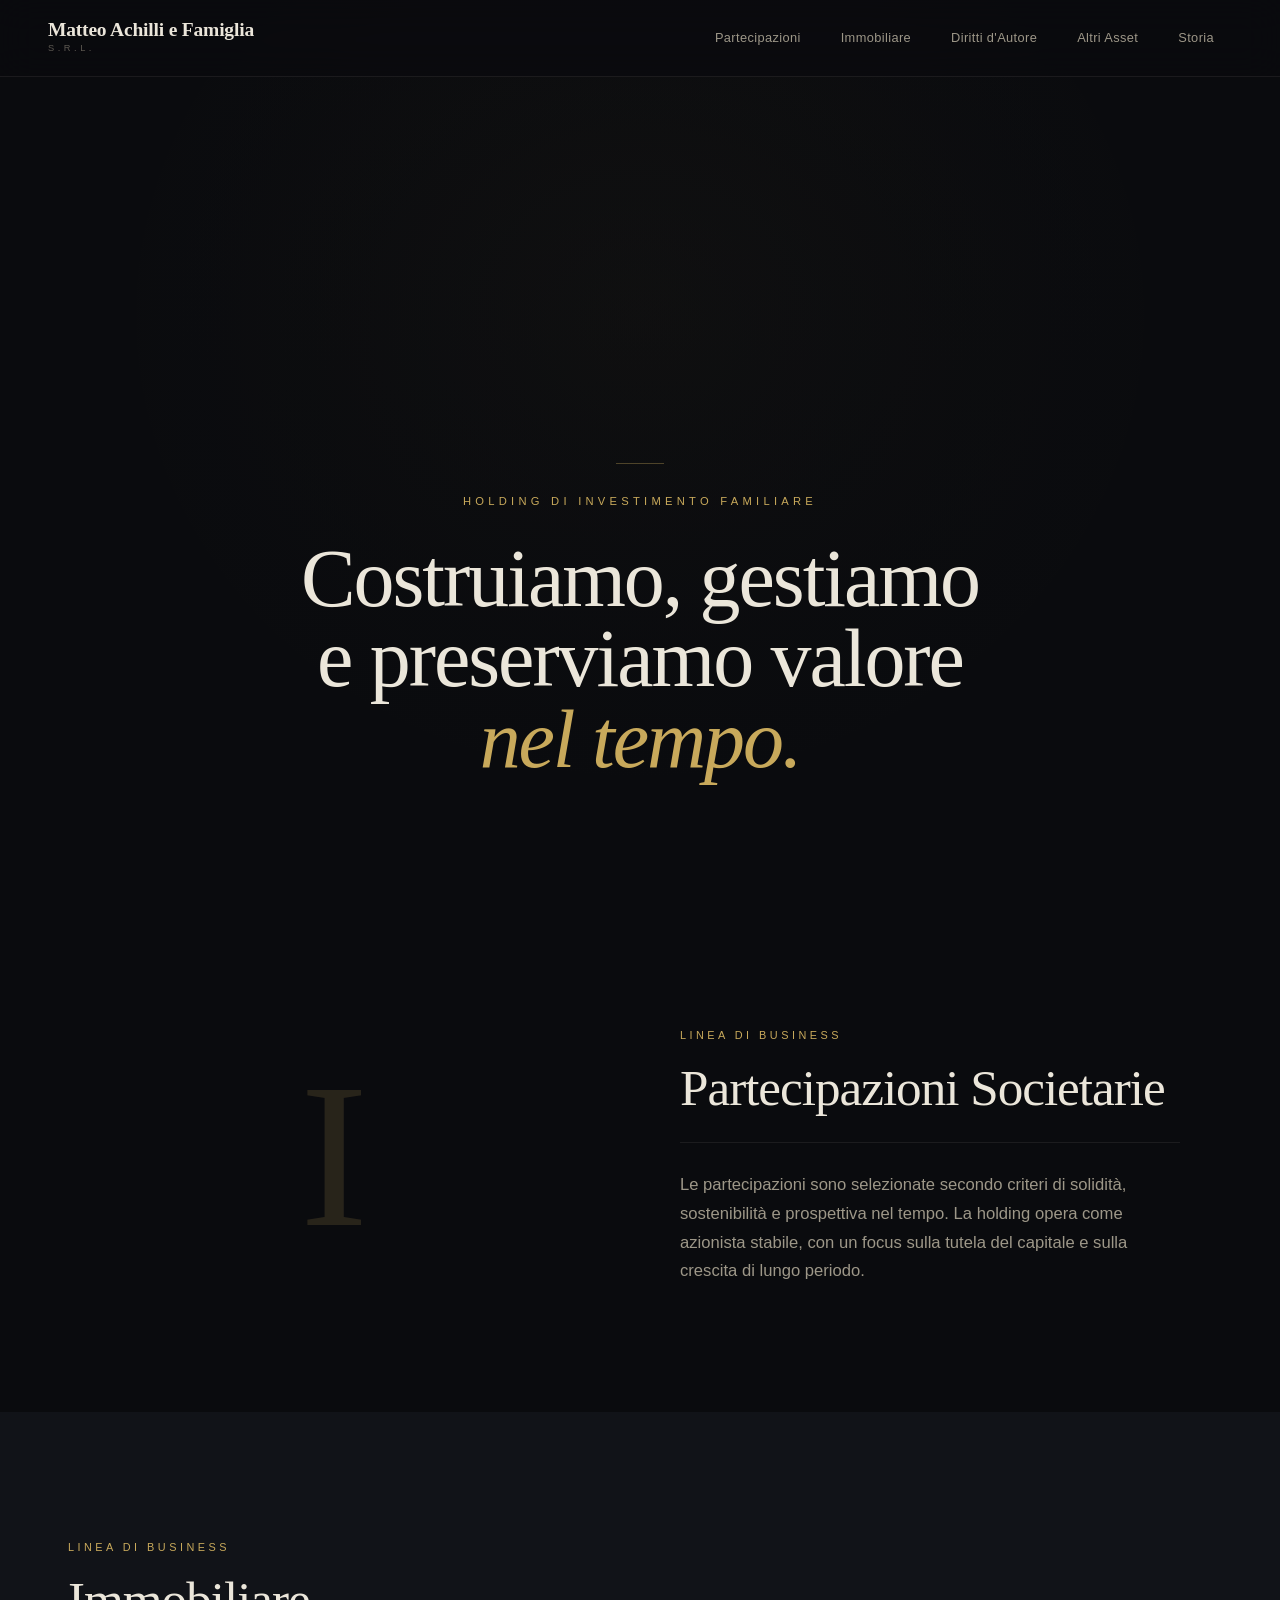
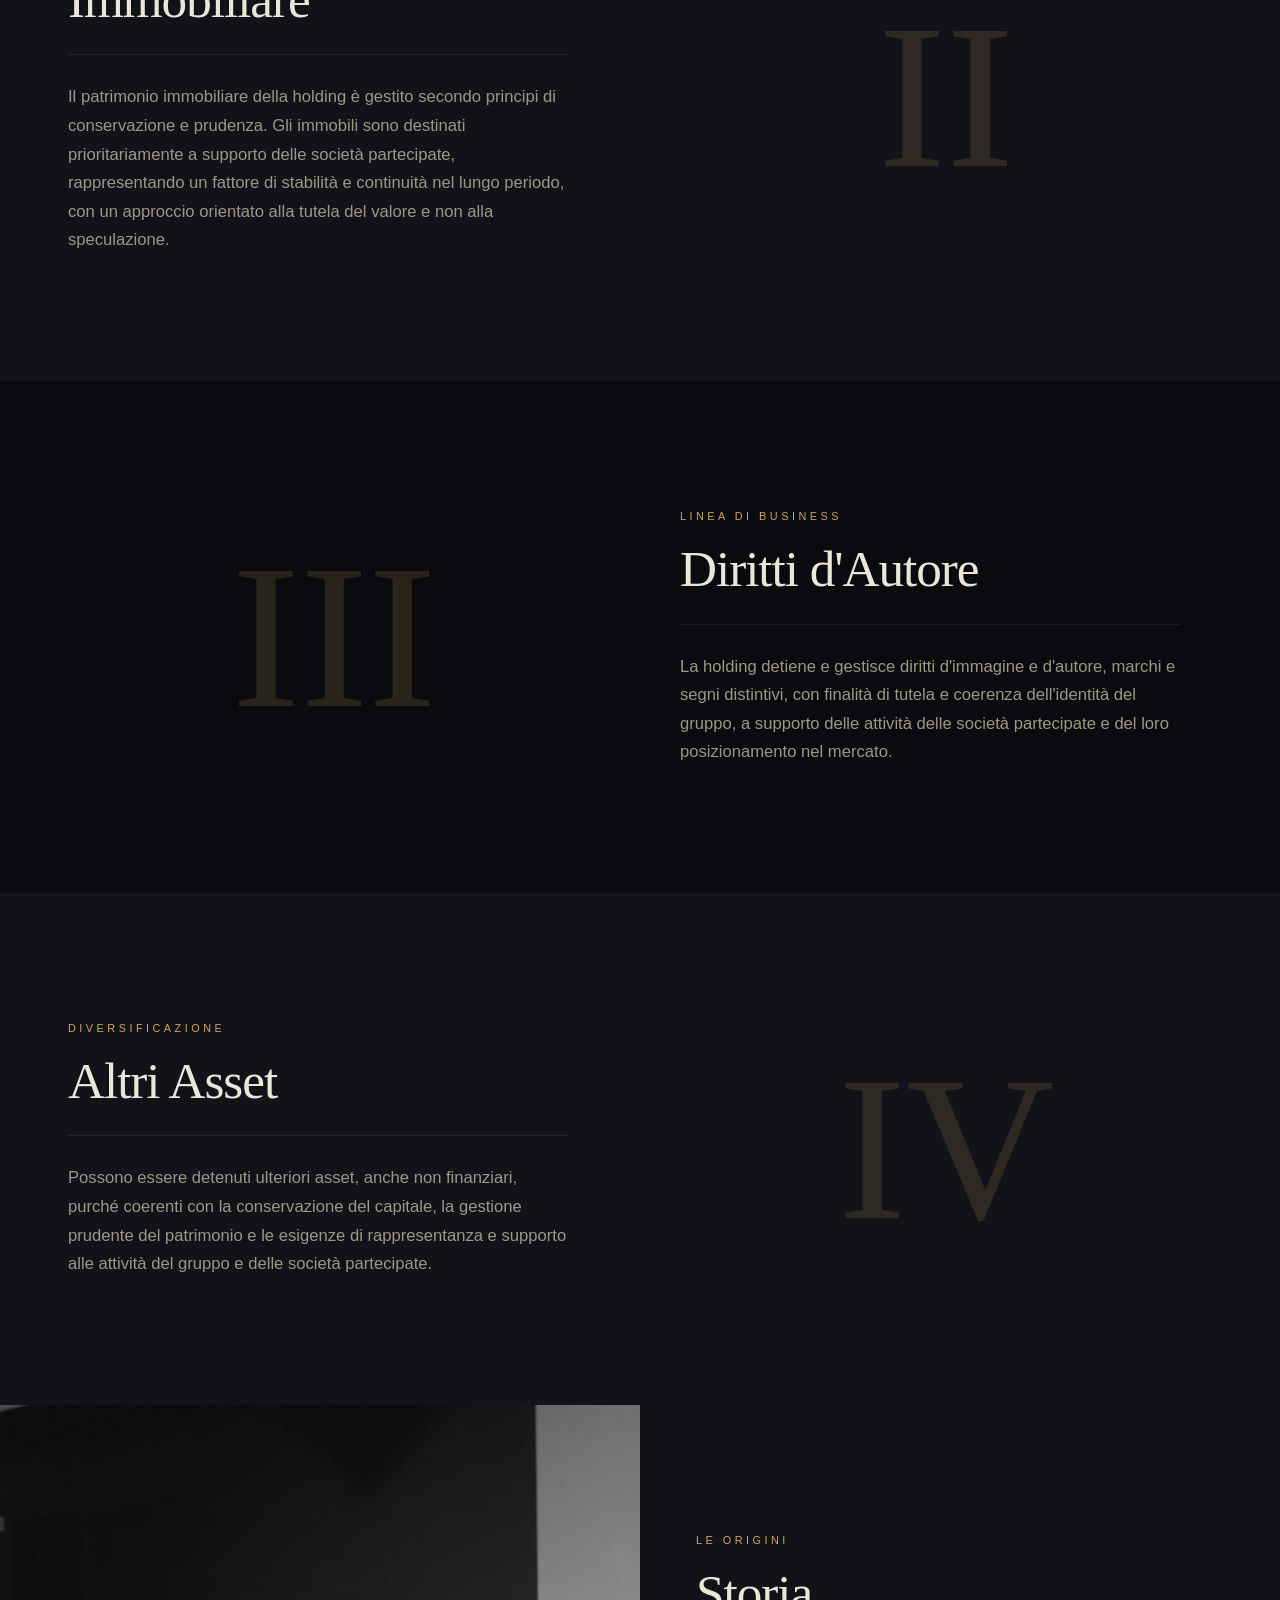
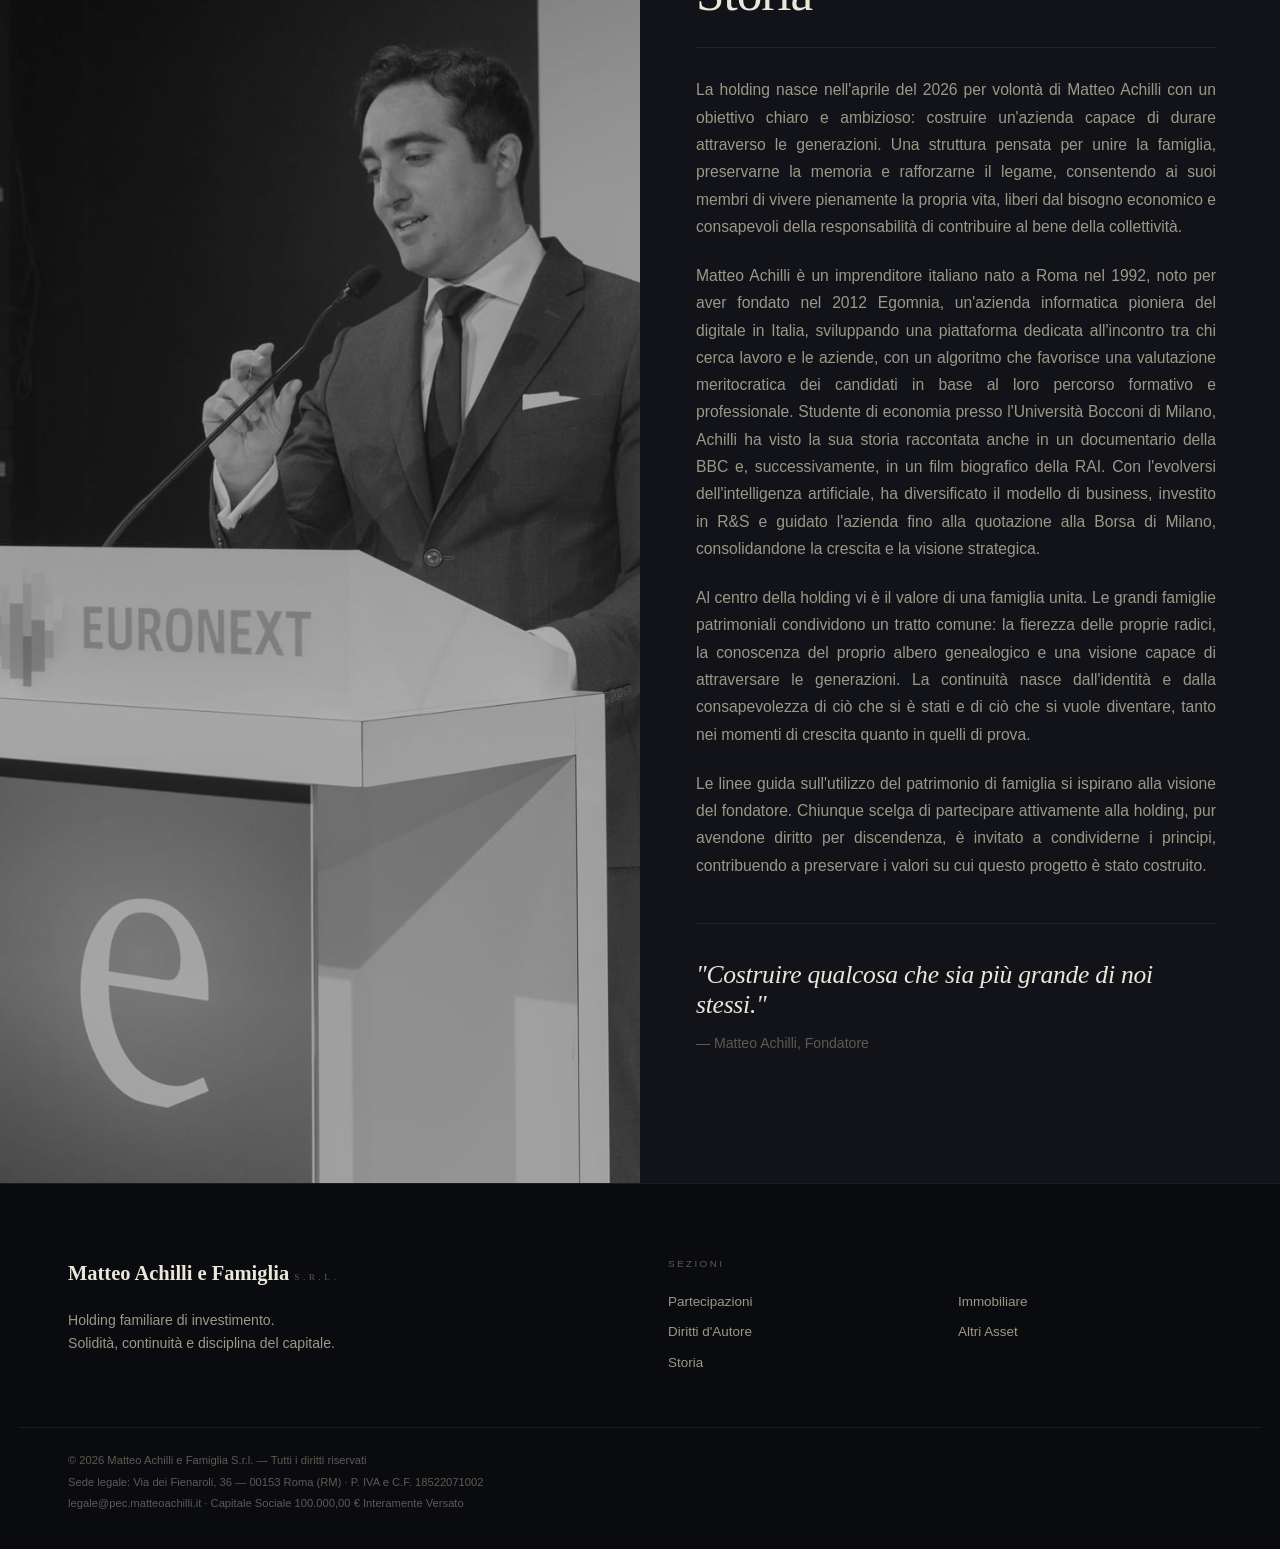
==== commit 7668d666: "Update index.html" ====
--- a/index.html
+++ b/index.html
@@ -205,19 +205,15 @@
             </p>
             <p>
               Al centro della holding vi è il valore di una famiglia unita. Le grandi
-              famiglie patrimoniali del mondo condividono un tratto comune: la fierezza
+              famiglie patrimoniali condividono un tratto comune: la fierezza
               delle proprie radici, la conoscenza del proprio albero genealogico e una
               visione capace di attraversare le generazioni. La continuità nasce
               dall'identità e dalla consapevolezza di ciò che si è stati e di ciò che si
               vuole diventare, tanto nei momenti di crescita quanto in quelli di prova.
             </p>
             <p>
-              Le linee guida sull'utilizzo del patrimonio di famiglia sono ferree e
-              rigorose. Esse seguono la visione precisa e vincolante del fondatore: chiunque decida di
-              partecipare attivamente alla holding, pur avendone diritto per discendenza,
-              è tenuto a rispettare la volontà di colui che ha reso possibile
-              la creazione e la crescita di questo progetto attraverso impegno, visione e
-              determinazione.
+              Le linee guida sull'utilizzo del patrimonio di famiglia si ispirano alla visione del fondatore. 
+              Chiunque scelga di partecipare attivamente alla holding, pur avendone diritto per discendenza, è invitato a condividerne i principi, contribuendo a preservare i valori su cui questo progetto è stato costruito.
             </p>
           </div>
           <blockquote class="story-quote">
